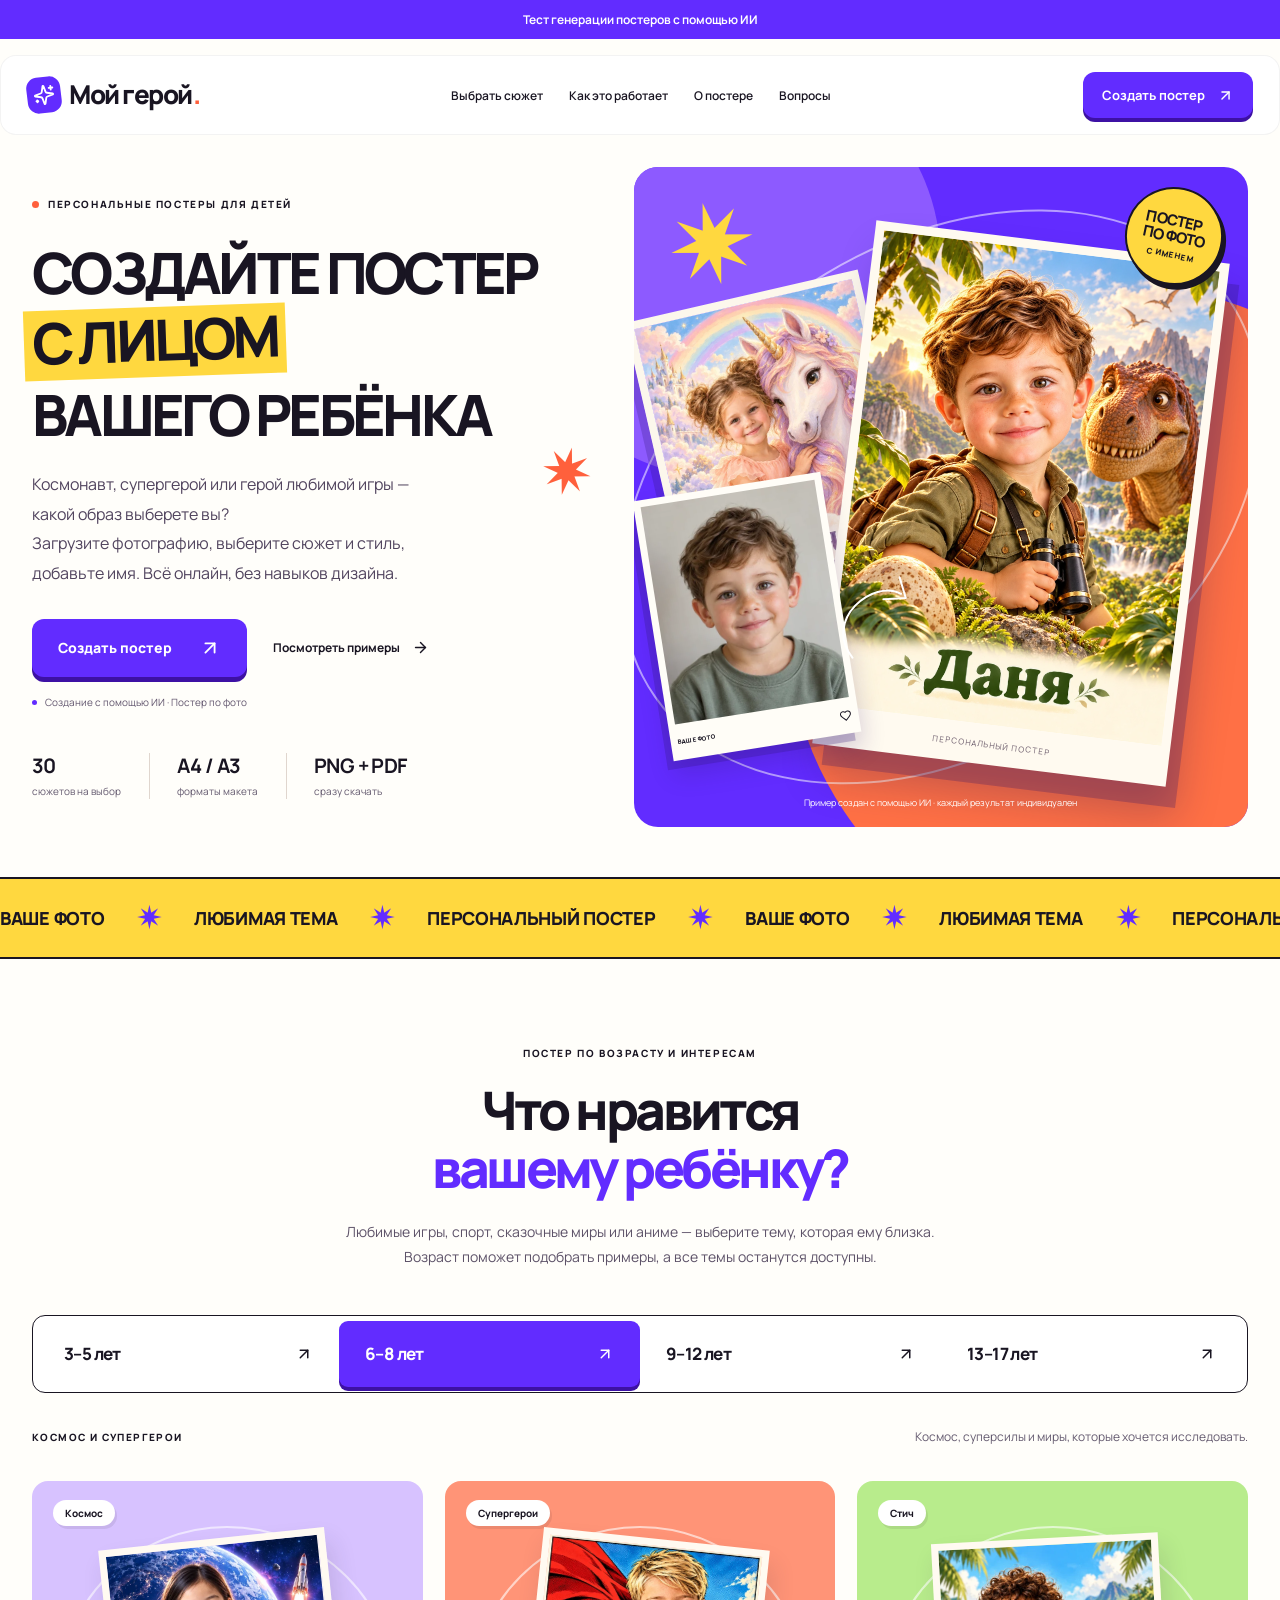
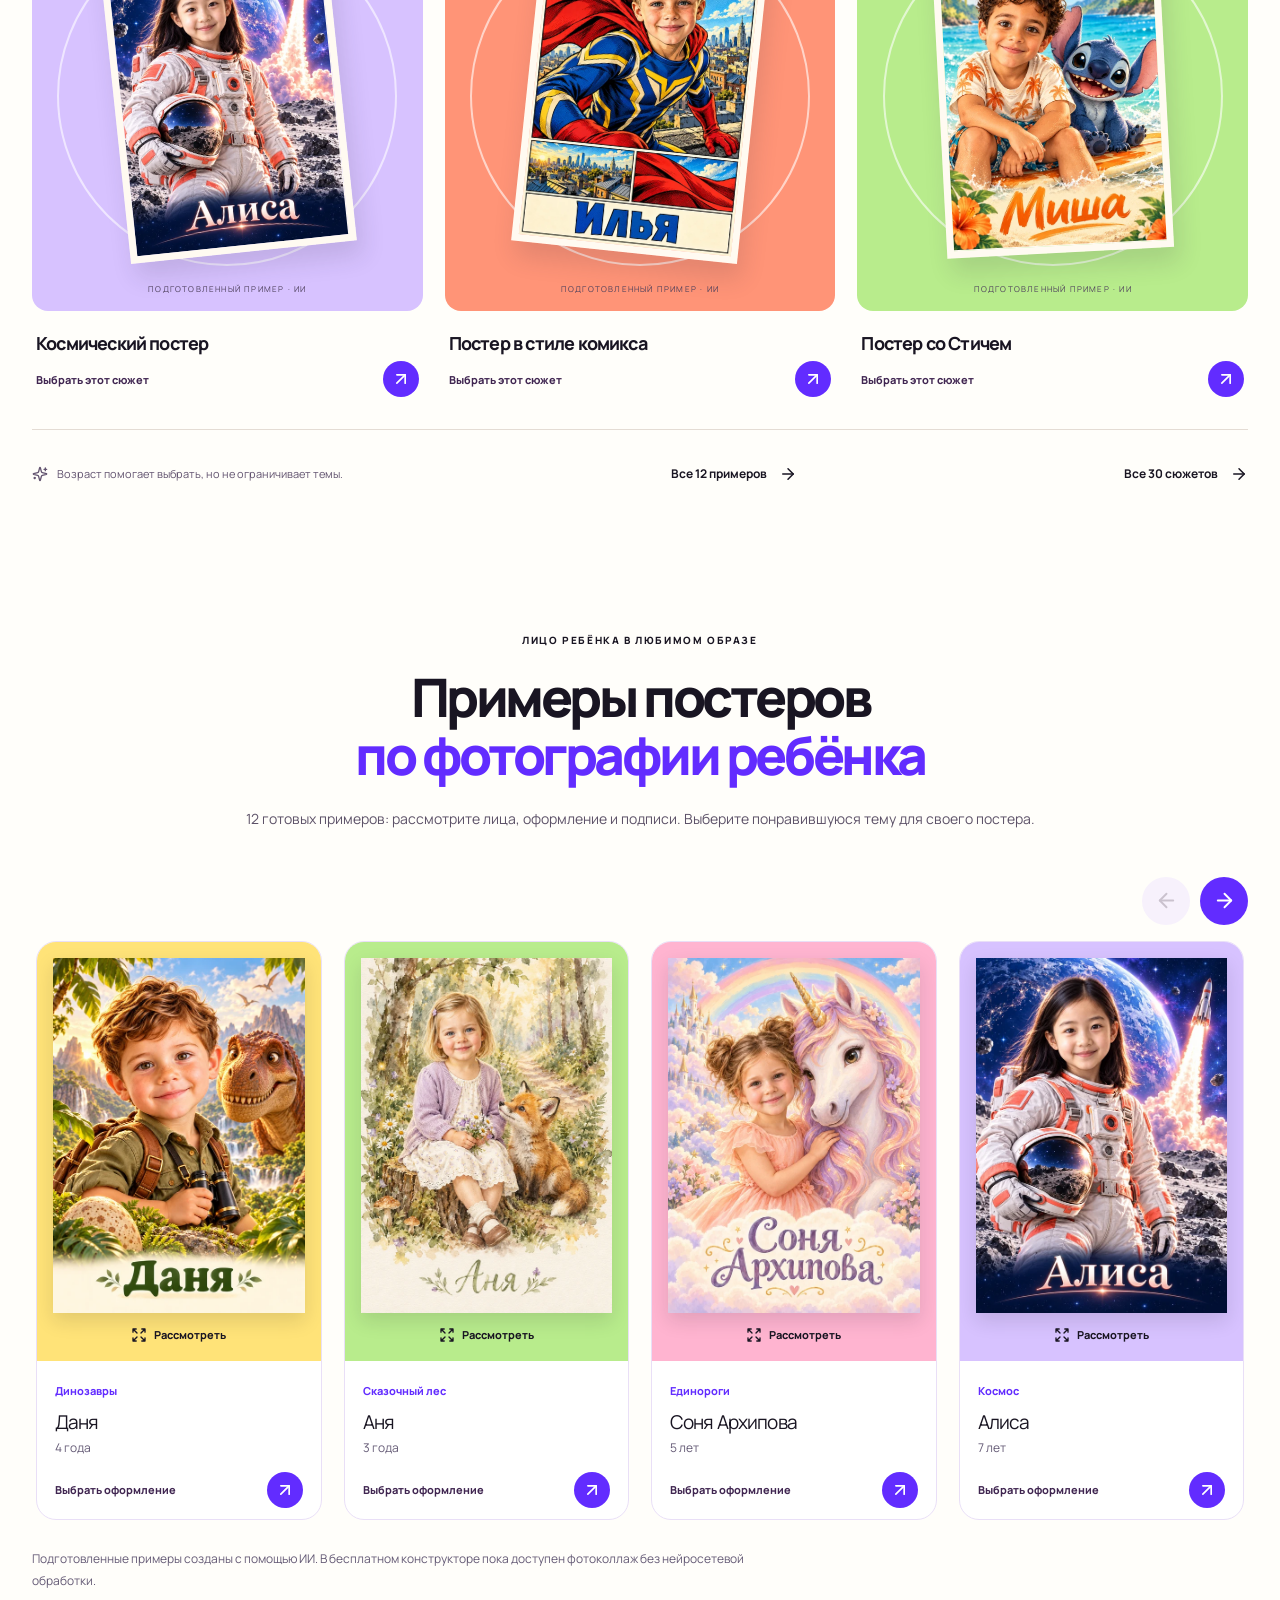
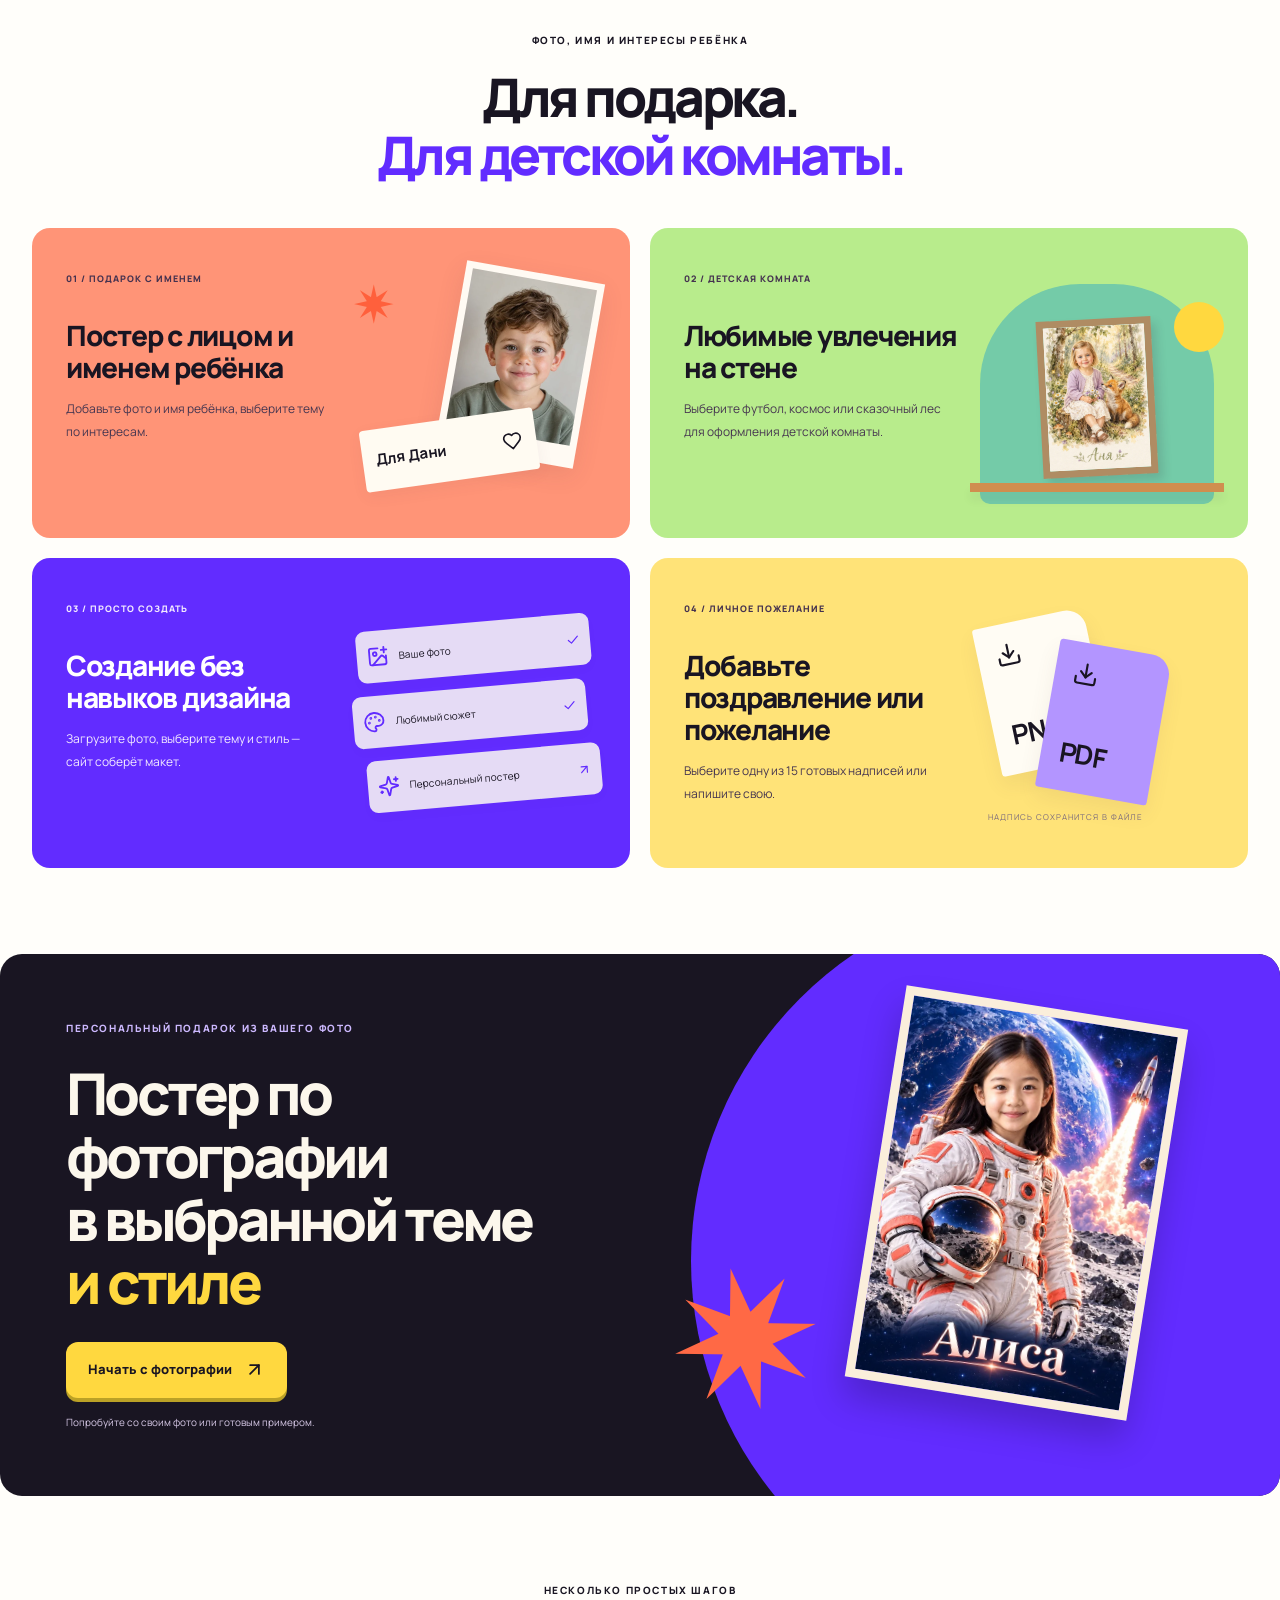
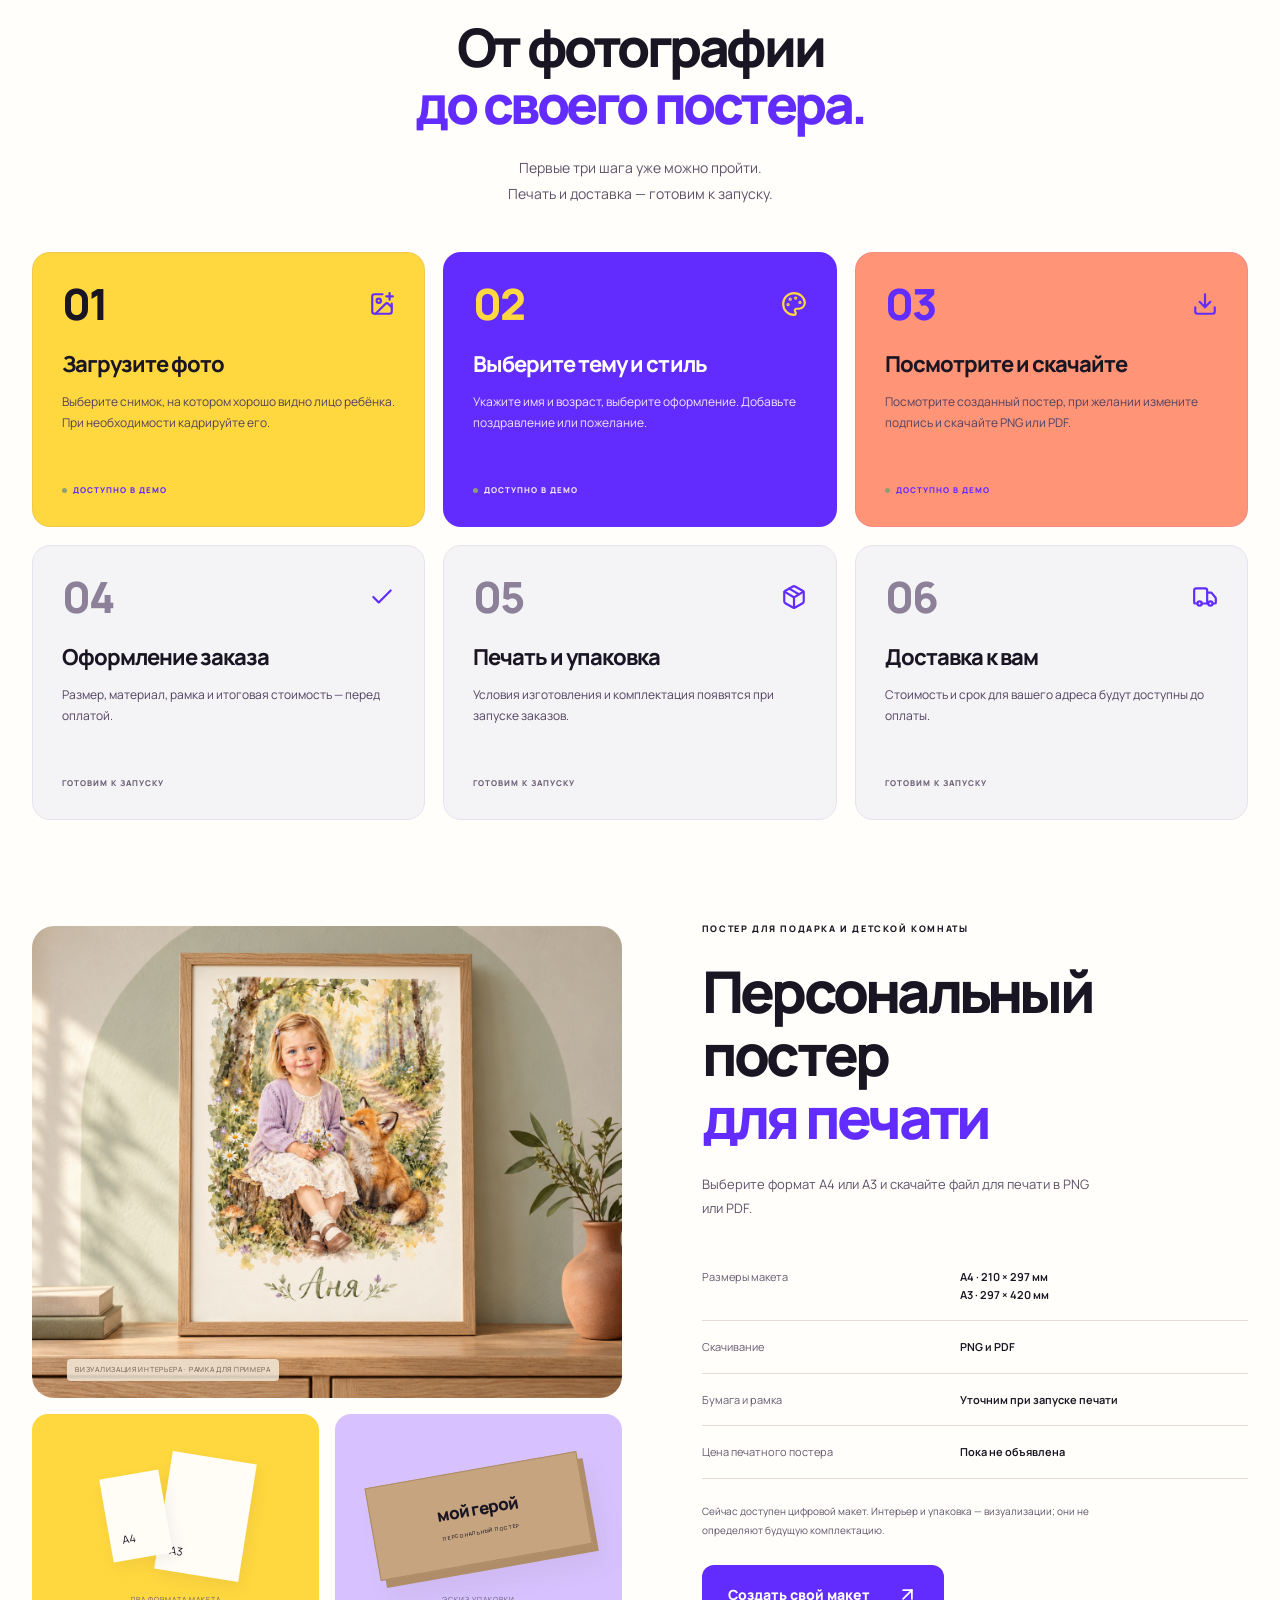
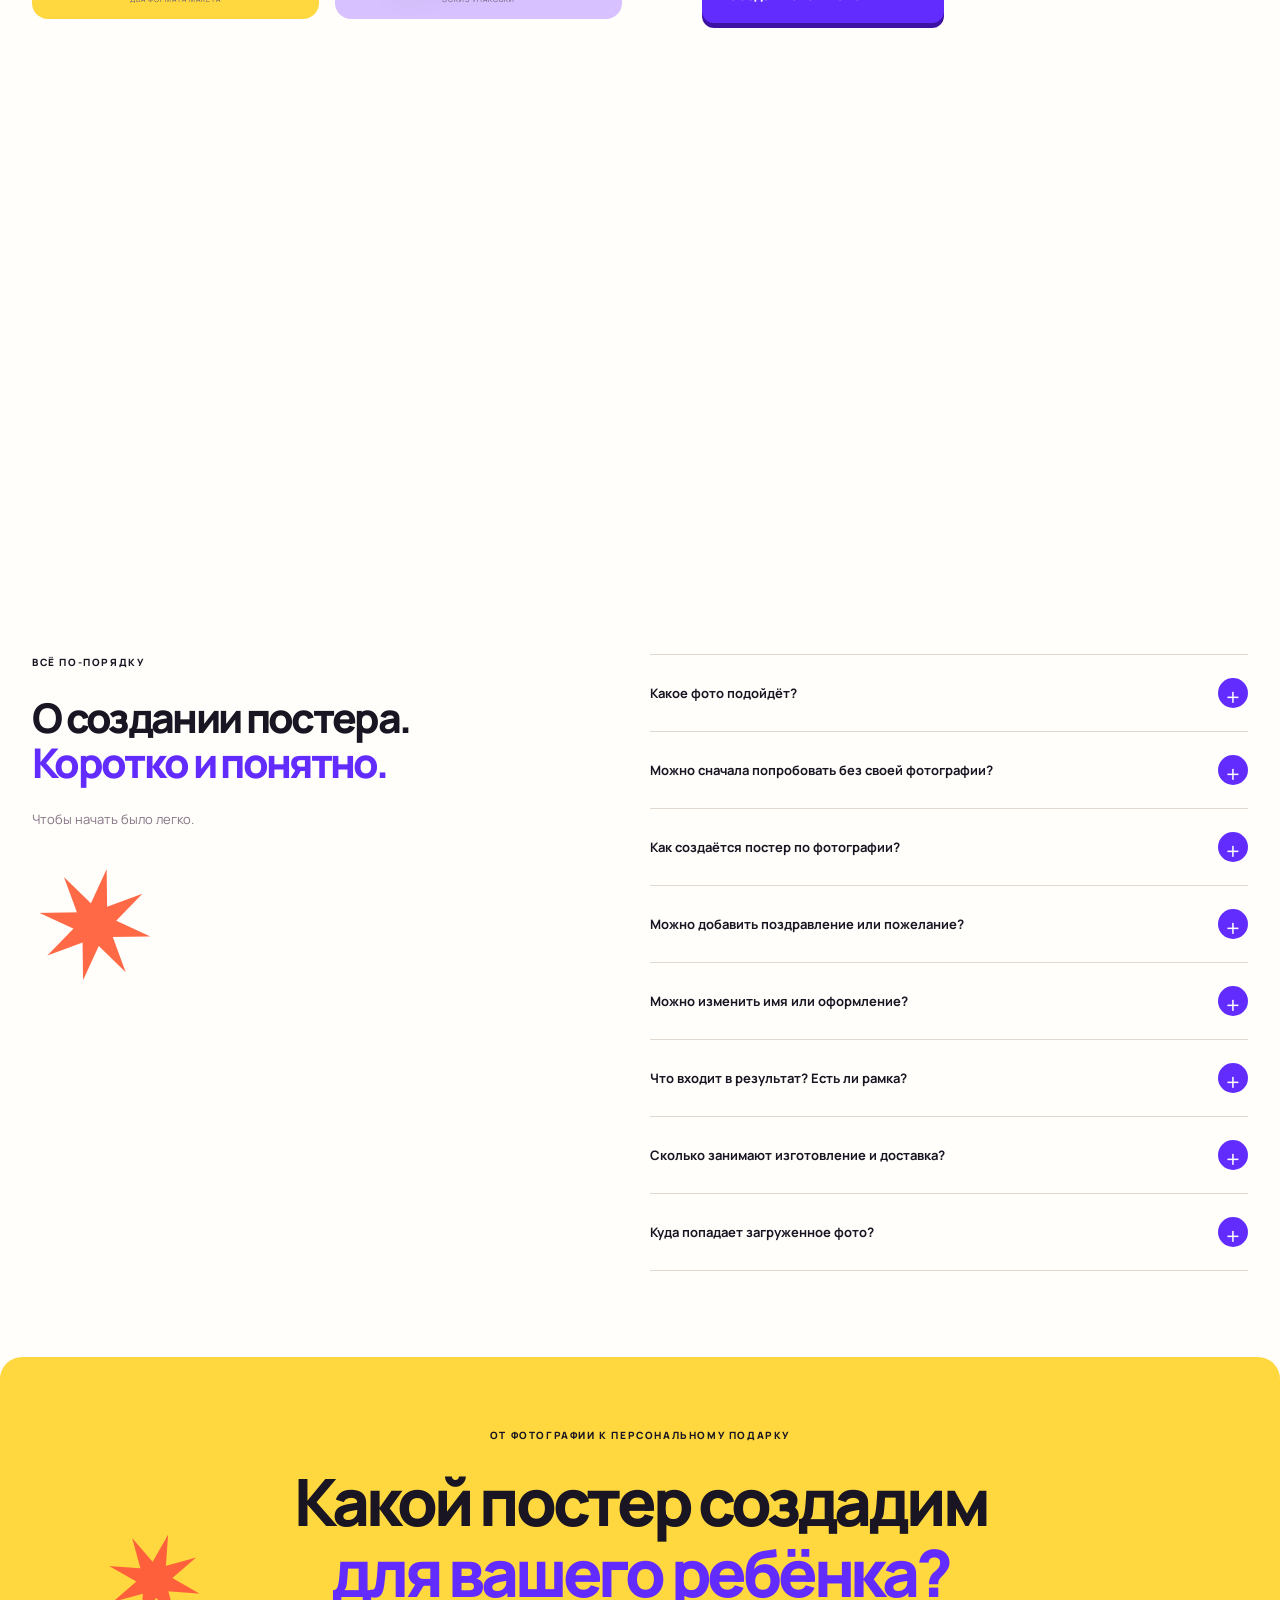
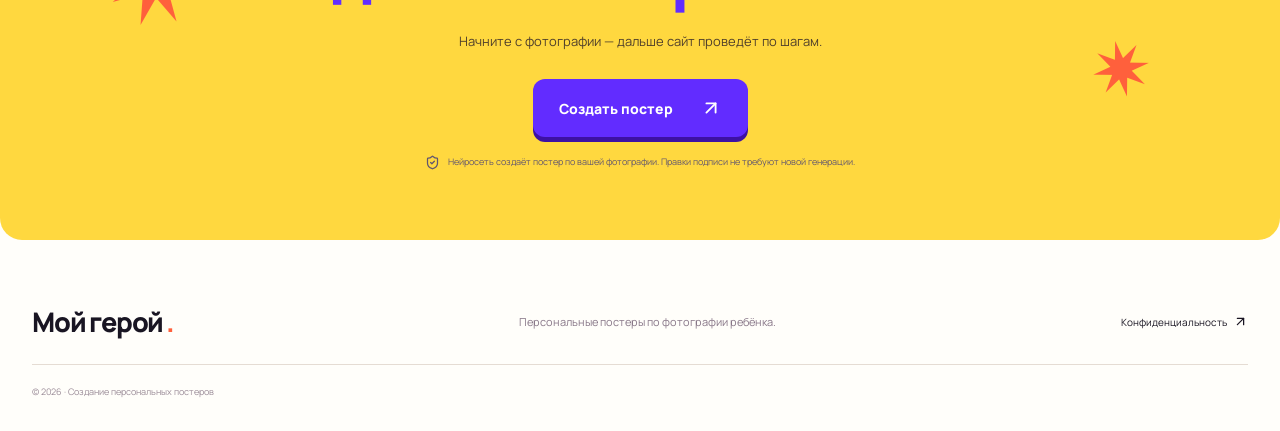
==== index.html @ df03df06 "Enable poster creation without an invitation code" ====
<!doctype html>
<html lang="ru">
  <head>
    <meta charset="UTF-8" />
    <meta name="viewport" content="width=device-width, initial-scale=1.0, viewport-fit=cover" />
    <meta name="referrer" content="no-referrer" />
    <title>Мой герой — постеры с лицом вашего ребёнка · демоверсия</title>
    <meta name="description" content="Создайте персональный постер с лицом и именем вашего ребёнка: загрузите фото, выберите тему и стиль. Попробуйте бесплатную демоверсию без навыков дизайна." />
    <script type="module" crossorigin src="./assets/index-cykcK-T_.js"></script>
    <link rel="stylesheet" crossorigin href="./assets/index-Dgjs3W1q.css">
  </head>
  <body>
    <div id="root">
      <p style="padding: 40px; font-family: sans-serif">
        Открываем демонстрацию… Если страница не появилась, проверьте соединение
        и <button onclick="location.reload()">обновите её</button>.
      </p>
    </div>
  </body>
</html>
---- assets/index-Dgjs3W1q.css ----
@layer properties{@supports (((-webkit-hyphens:none)) and (not (margin-trim:inline))) or ((-moz-orient:inline) and (not (color:rgb(from red r g b)))){*,:before,:after,::backdrop{--tw-rotate-x:initial;--tw-rotate-y:initial;--tw-rotate-z:initial;--tw-skew-x:initial;--tw-skew-y:initial;--tw-shadow:0 0 #0000;--tw-shadow-color:initial;--tw-shadow-alpha:100%;--tw-inset-shadow:0 0 #0000;--tw-inset-shadow-color:initial;--tw-inset-shadow-alpha:100%;--tw-ring-color:initial;--tw-ring-shadow:0 0 #0000;--tw-inset-ring-color:initial;--tw-inset-ring-shadow:0 0 #0000;--tw-ring-inset:initial;--tw-ring-offset-width:0px;--tw-ring-offset-color:#fff;--tw-ring-offset-shadow:0 0 #0000;--tw-outline-style:solid;--tw-blur:initial;--tw-brightness:initial;--tw-contrast:initial;--tw-grayscale:initial;--tw-hue-rotate:initial;--tw-invert:initial;--tw-opacity:initial;--tw-saturate:initial;--tw-sepia:initial;--tw-drop-shadow:initial;--tw-drop-shadow-color:initial;--tw-drop-shadow-alpha:100%;--tw-drop-shadow-size:initial}}}@layer theme{:root,:host{--font-sans:-apple-system, BlinkMacSystemFont, "Segoe UI", Roboto, "Helvetica Neue", "Noto Sans", Arial, sans-serif, "Apple Color Emoji", "Segoe UI Emoji", "Segoe UI Symbol", "Noto Color Emoji";--font-mono:ui-monospace, SFMono-Regular, Menlo, Monaco, Consolas, "Liberation Mono", "Courier New", monospace;--default-transition-duration:.15s;--default-transition-timing-function:cubic-bezier(.4, 0, .2, 1);--default-font-family:var(--font-sans);--default-mono-font-family:var(--font-mono)}}@layer base{*,:after,:before,::backdrop{box-sizing:border-box;border:0 solid;margin:0;padding:0}::file-selector-button{box-sizing:border-box;border:0 solid;margin:0;padding:0}html,:host{-webkit-text-size-adjust:100%;tab-size:4;line-height:1.5;font-family:var(--default-font-family,-apple-system, BlinkMacSystemFont, "Segoe UI", Roboto, "Helvetica Neue", "Noto Sans", Arial, sans-serif, "Apple Color Emoji", "Segoe UI Emoji", "Segoe UI Symbol", "Noto Color Emoji");font-feature-settings:var(--default-font-feature-settings,normal);font-variation-settings:var(--default-font-variation-settings,normal);-webkit-tap-highlight-color:transparent}hr{height:0;color:inherit;border-top-width:1px}abbr:where([title]){-webkit-text-decoration:underline dotted;text-decoration:underline dotted}h1,h2,h3,h4,h5,h6{font-size:inherit;font-weight:inherit}a{color:inherit;-webkit-text-decoration:inherit;text-decoration:inherit}b,strong{font-weight:bolder}code,kbd,samp,pre{font-family:var(--default-mono-font-family,ui-monospace, SFMono-Regular, Menlo, Monaco, Consolas, "Liberation Mono", "Courier New", monospace);font-feature-settings:var(--default-mono-font-feature-settings,normal);font-variation-settings:var(--default-mono-font-variation-settings,normal);font-size:1em}small{font-size:80%}sub,sup{vertical-align:baseline;font-size:75%;line-height:0;position:relative}sub{bottom:-.25em}sup{top:-.5em}table{text-indent:0;border-color:inherit;border-collapse:collapse}:-moz-focusring:where(:not(iframe)){outline:auto}progress{vertical-align:baseline}summary{display:list-item}ol,ul,menu{list-style:none}img,svg,video,canvas,audio,iframe,embed,object{vertical-align:middle;display:block}img,video{max-width:100%;height:auto}button,input,select,optgroup,textarea{font:inherit;font-feature-settings:inherit;font-variation-settings:inherit;letter-spacing:inherit;color:inherit;opacity:1;background-color:#0000;border-radius:0}::file-selector-button{font:inherit;font-feature-settings:inherit;font-variation-settings:inherit;letter-spacing:inherit;color:inherit;opacity:1;background-color:#0000;border-radius:0}:where(select:is([multiple],[size])) optgroup{font-weight:bolder}:where(select:is([multiple],[size])) optgroup option{padding-inline-start:20px}::file-selector-button{margin-inline-end:4px}::placeholder{opacity:1}@supports (not ((-webkit-appearance:-apple-pay-button))) or (contain-intrinsic-size:1px){::placeholder{color:currentColor}@supports (color:color-mix(in lab,red,red)){::placeholder{color:color-mix(in oklab,currentcolor 50%,transparent)}}}textarea{resize:vertical}::-webkit-search-decoration{-webkit-appearance:none}::-webkit-date-and-time-value{min-height:1lh;text-align:inherit}::-webkit-datetime-edit{display:inline-flex}::-webkit-datetime-edit-fields-wrapper{padding:0}::-webkit-datetime-edit{padding-block:0}::-webkit-datetime-edit-year-field{padding-block:0}::-webkit-datetime-edit-month-field{padding-block:0}::-webkit-datetime-edit-day-field{padding-block:0}::-webkit-datetime-edit-hour-field{padding-block:0}::-webkit-datetime-edit-minute-field{padding-block:0}::-webkit-datetime-edit-second-field{padding-block:0}::-webkit-datetime-edit-millisecond-field{padding-block:0}::-webkit-datetime-edit-meridiem-field{padding-block:0}::-webkit-calendar-picker-indicator{line-height:1}:-moz-ui-invalid{box-shadow:none}button,input:where([type=button],[type=reset],[type=submit]){appearance:button}::file-selector-button{appearance:button}::-webkit-inner-spin-button{height:auto}::-webkit-outer-spin-button{height:auto}[hidden]:where(:not([hidden=until-found])){display:none!important}}@layer components;@layer utilities{.invisible{visibility:hidden}.visible{visibility:visible}.sr-only{clip-path:inset(50%);white-space:nowrap;border-width:0;width:1px;height:1px;margin:-1px;padding:0;position:absolute;overflow:hidden}.absolute{position:absolute}.fixed{position:fixed}.static{position:static}.block{display:block}.contents{display:contents}.flex{display:flex}.grid{display:grid}.hidden{display:none}.inline{display:inline}.inline-block{display:inline-block}.table{display:table}.transform{transform:var(--tw-rotate-x,) var(--tw-rotate-y,) var(--tw-rotate-z,) var(--tw-skew-x,) var(--tw-skew-y,)}.resize{resize:both}.rounded{border-radius:.25rem}.lowercase{text-transform:lowercase}.uppercase{text-transform:uppercase}.italic{font-style:italic}.underline{text-decoration-line:underline}.shadow{--tw-shadow:0 1px 3px 0 var(--tw-shadow-color,#0000001a), 0 1px 2px -1px var(--tw-shadow-color,#0000001a);box-shadow:var(--tw-inset-shadow),var(--tw-inset-ring-shadow),var(--tw-ring-offset-shadow),var(--tw-ring-shadow),var(--tw-shadow)}.ring{--tw-ring-shadow:var(--tw-ring-inset,) 0 0 0 calc(1px + var(--tw-ring-offset-width)) var(--tw-ring-color,currentcolor);box-shadow:var(--tw-inset-shadow),var(--tw-inset-ring-shadow),var(--tw-ring-offset-shadow),var(--tw-ring-shadow),var(--tw-shadow)}.outline{outline-style:var(--tw-outline-style);outline-width:1px}.blur{--tw-blur:blur(8px);filter:var(--tw-blur,) var(--tw-brightness,) var(--tw-contrast,) var(--tw-grayscale,) var(--tw-hue-rotate,) var(--tw-invert,) var(--tw-saturate,) var(--tw-sepia,) var(--tw-drop-shadow,)}.grayscale{--tw-grayscale:grayscale(100%);filter:var(--tw-blur,) var(--tw-brightness,) var(--tw-contrast,) var(--tw-grayscale,) var(--tw-hue-rotate,) var(--tw-invert,) var(--tw-saturate,) var(--tw-sepia,) var(--tw-drop-shadow,)}.filter{filter:var(--tw-blur,) var(--tw-brightness,) var(--tw-contrast,) var(--tw-grayscale,) var(--tw-hue-rotate,) var(--tw-invert,) var(--tw-saturate,) var(--tw-sepia,) var(--tw-drop-shadow,)}.filter\!{filter:var(--tw-blur,) var(--tw-brightness,) var(--tw-contrast,) var(--tw-grayscale,) var(--tw-hue-rotate,) var(--tw-invert,) var(--tw-saturate,) var(--tw-sepia,) var(--tw-drop-shadow,)!important}.transition{transition-property:color,background-color,border-color,outline-color,text-decoration-color,fill,stroke,--tw-gradient-from,--tw-gradient-via,--tw-gradient-to,opacity,box-shadow,transform,translate,scale,rotate,filter,-webkit-backdrop-filter,backdrop-filter,display,content-visibility,overlay,pointer-events;transition-timing-function:var(--tw-ease,var(--default-transition-timing-function));transition-duration:var(--tw-duration,var(--default-transition-duration))}}:root{--milk:#fffefa;--ink:#191522;--purple:#622cff;--muted:#655b70;--line:#e8e3dc;--white:#fff;--lavender:#eeebf8;--font-sans:var(--font-manrope), sans-serif}*{box-sizing:border-box}html{scroll-behavior:smooth;scroll-padding-top:24px}body{background:var(--milk);color:var(--ink);font-family:var(--font-manrope),Arial,sans-serif;-webkit-font-smoothing:antialiased;margin:0;font-size:14px;line-height:1.6}button,input,textarea,select{font:inherit}button,a,input,select,textarea{-webkit-tap-highlight-color:transparent}button,a{touch-action:manipulation}a{color:inherit;text-decoration:none}button{cursor:pointer}button:disabled{opacity:.48;cursor:not-allowed}img{max-width:100%;height:auto;display:block}h1,h2,h3,p{margin:0}h1,h2,h3{letter-spacing:-.045em;line-height:1.15}button:focus-visible,a:focus-visible,input:focus-visible,select:focus-visible,textarea:focus-visible,summary:focus-visible{outline-offset:4px;outline:3px solid #7565d9}button{color:inherit;background:0 0;border:0}input,select,textarea{min-width:0}::selection{background:#dcd4fa}.page-width{max-width:1220px;margin-inline:auto;padding-inline:36px}.site-header{justify-content:space-between;align-items:center;gap:20px;max-width:1320px;height:104px;margin:auto;padding:0 50px;display:flex}.wordmark{letter-spacing:-1.2px;align-items:center;gap:10px;font-size:24px;font-weight:800;display:inline-flex}.brand-icon{width:34px;height:36px;color:var(--purple);background:#ede8f8;border-radius:12px;place-items:center;display:grid;transform:rotate(-7deg)}.brand-dot{color:var(--purple);align-self:flex-start;margin-top:6px;font-size:14px}.site-header nav{gap:30px;font-size:13px;font-weight:600;display:flex}.site-header nav a:hover,.text-link:hover{color:var(--purple)}.header-cta{border:1px solid #dad3eb;border-radius:50px;align-items:center;gap:12px;padding:10px 18px;font-size:12px;font-weight:700;display:flex}.header-cta:hover{background:var(--lavender)}.eyebrow{letter-spacing:1.65px;color:#716978;align-items:center;gap:9px;font-size:10px;font-weight:800;display:flex}.eyebrow>span{background:var(--purple);border-radius:50%;width:6px;height:6px}.hero{grid-template-columns:1fr 1fr;align-items:center;gap:32px;min-height:640px;padding-top:32px;padding-bottom:62px;display:grid}.hero-copy{z-index:2;padding-bottom:20px;position:relative}.hero h1{letter-spacing:-3.5px;margin:22px 0;font-size:clamp(45px,4.8vw,66px);font-weight:700;line-height:1.14}.hero h1>span{color:var(--purple);white-space:nowrap;position:relative}.hero h1>span:after{content:"";border-top:2px solid #c2b6ec;border-radius:50%;height:9px;position:absolute;bottom:-8px;left:1px;right:50px;transform:rotate(-3deg)}.hand-spark{color:#ddab68;vertical-align:top;margin-left:15px;font-size:42px;line-height:1;display:inline-block;transform:rotate(15deg)}.hero-description{color:#72717a;max-width:410px;margin-top:30px;font-size:15px;line-height:1.9}.button{border-radius:10px;justify-content:center;align-items:center;gap:12px;min-height:48px;padding:14px 22px;font-size:13px;font-weight:700;line-height:1.5;transition:background .2s,transform .2s;display:inline-flex}.button:hover:not(:disabled){transform:translateY(-1px)}.button.primary{background:var(--purple);color:#fff;box-shadow:0 6px 18px #7565d920}.button.primary:hover:not(:disabled){background:#6555c5}.button.secondary{color:var(--ink);background:#fff;border:1px solid #ddd7e8}.button.secondary:hover:not(:disabled){background:#f2eff9}.hero-button{min-width:210px;margin-top:28px;padding:16px 24px}.hero-note{color:#85808c;align-items:center;gap:7px;margin-top:15px;font-size:11px;display:flex}.hero-note svg{color:#aa96bb}.hero-traits{color:#77717b;gap:15px;margin-top:34px;font-size:10px;display:flex}.hero-traits span+span{border-left:1px solid #dad4db;padding-left:15px}.hero-art{height:540px;margin-right:-4px;position:relative}.hero-orbit{background:#eae5f2;border-radius:50% 50% 43% 48%;width:500px;height:470px;position:absolute;top:12px;left:-20px;transform:rotate(-14deg)}.hero-orbit:after{content:"";border:1px solid #e1d9ed;border-radius:50%;position:absolute;inset:30px -20px;transform:rotate(25deg)}.example-poster{aspect-ratio:840/1188;color:#fff5dd;background:#303957;width:100%;position:relative;overflow:hidden}.example-poster>img{object-fit:cover;width:100%;height:100%}.example-label{letter-spacing:1.3px;background:#25253245;border:1px solid #ffffff35;border-radius:20px;padding:3px 8px;font-size:8px;font-weight:700;position:absolute;top:13px;left:14px}.example-caption{text-align:center;text-shadow:0 2px 15px #25253250;flex-direction:column;width:100%;display:flex;position:absolute;bottom:6%}.example-caption>span{letter-spacing:2px;font-size:7px}.example-caption strong{letter-spacing:-2px;font-size:37px;font-weight:700;line-height:1.4}.example-caption i{letter-spacing:2px;font-size:9px;font-style:normal}.poster-front{border:9px solid #fdfbf7;width:278px;position:absolute;top:36px;left:128px;transform:rotate(9deg);box-shadow:2px 14px 35px #25253230}.poster-back{border:8px solid #fdfbf7;width:235px;position:absolute;top:67px;left:0;transform:rotate(-12deg);box-shadow:2px 12px 32px #25253223}.poster-back .example-caption strong{font-size:31px}.hero-sticker{background:#f2d58d;border-radius:8px;align-items:center;gap:12px;padding:14px 19px;font-size:12px;line-height:1.7;display:flex;position:absolute;bottom:97px;right:-5px;transform:rotate(-6deg);box-shadow:0 5px 16px #25253212}.art-note{color:#8b8299;align-items:center;gap:12px;font-size:11px;display:flex;position:absolute;bottom:13px;left:68px;transform:rotate(-5deg)}.hero-star{color:var(--purple);stroke-width:1.1px;position:absolute;bottom:90px;left:12px;transform:rotate(17deg)}.promise-strip{border-block:1px solid var(--line);letter-spacing:.2px;color:#726d77;justify-content:center;align-items:center;gap:48px;padding:20px;font-size:11px;display:flex}.promise-strip svg{color:#bfa7ca}.section{padding-top:82px;padding-bottom:82px}.section-top{justify-content:space-between;align-items:end;gap:22px;margin-bottom:34px;display:flex}h2{font-size:36px;font-weight:650;line-height:1.25}.section h2,.how-section h2{margin-top:13px}.text-link{align-items:center;gap:8px;font-size:12px;font-weight:700;display:inline-flex}.inspiration-grid{grid-template-columns:repeat(3,1fr);gap:28px;display:grid}.inspiration-image{background:#e9e3d9;border-radius:14px;place-items:center;height:340px;display:grid;overflow:hidden}.inspiration-image .example-poster{border:6px solid #fff9ed;width:202px;transition:transform .3s;transform:rotate(-4deg);box-shadow:0 8px 18px #25253220}.inspiration-card:nth-child(2) .inspiration-image{background:#dfe7dc}.inspiration-card:nth-child(2) .example-poster{transform:rotate(4deg)}.inspiration-card:nth-child(3) .inspiration-image{background:#e2e3ed}.inspiration-card:hover .example-poster{transform:rotate(0)scale(1.03)}.small .example-caption strong{font-size:28px}.small .example-caption>span{letter-spacing:1.3px;font-size:5px}.small .example-caption i{font-size:7px}.small .example-label{padding:2px 6px;font-size:6px;top:8px;left:8px}.inspiration-title{justify-content:space-between;align-items:center;gap:12px;margin-top:18px;display:flex}.inspiration-title h3{letter-spacing:-.4px;font-size:15px;font-weight:650}.inspiration-title svg{color:#8b7daa}.section-footnote{color:#8d8790;margin-top:24px;font-size:10px}.how-section{background:#eeeaf3;padding-block:65px}.how-grid{grid-template-columns:repeat(3,1fr);gap:70px;margin-top:38px;display:grid}.how-icon{color:var(--purple);justify-content:space-between;align-items:center;display:flex}.how-icon>span{letter-spacing:1px;color:#aaa0b9;font-size:12px}.how-card h3{letter-spacing:-.5px;margin:22px 0 12px;font-size:17px}.how-card p{color:#7b7384;max-width:270px;font-size:12px;line-height:1.9}.faq-layout{grid-template-columns:1fr 1.3fr;gap:65px;display:grid}.muted{color:var(--muted);margin-top:17px;font-size:13px}.faq-items details{border-bottom:1px solid var(--line)}.faq-items summary{cursor:pointer;justify-content:space-between;align-items:center;gap:18px;padding:22px 0;font-size:13px;font-weight:700;list-style:none;display:flex}.faq-items summary::-webkit-details-marker{display:none}.faq-items summary span{color:#998caa;font-size:23px;font-weight:400}.faq-items details[open] summary span{transform:rotate(45deg)}.faq-items p{color:var(--muted);padding-bottom:23px;font-size:12px;line-height:1.9}.closing{text-align:center;background:#f1eddf;border-radius:16px;max-width:1148px;margin-bottom:65px;padding-top:40px;padding-bottom:42px}.closing>svg{color:var(--purple);margin:0 auto 15px}.closing h2{font-size:34px}.closing .button{margin-top:24px}.closing p{color:var(--muted);margin-top:13px;font-size:10px}.site-footer{border-top:1px solid var(--line);justify-content:space-between;align-items:center;gap:25px;padding-top:27px;padding-bottom:33px;display:flex}.site-footer .wordmark{font-size:20px}.site-footer span,.site-footer>a:last-child{color:var(--muted);font-size:10px}.builder{padding-top:22px;padding-bottom:70px}.back-link{color:var(--muted);align-items:center;gap:7px;margin-bottom:26px;font-size:11px;display:inline-flex}.builder-heading{justify-content:space-between;align-items:center;gap:18px;display:flex}.builder-heading h1{letter-spacing:-1.4px;margin-top:12px;font-size:34px}.private-tag{color:#7d7882;white-space:nowrap;align-items:center;gap:7px;font-size:10px;display:flex}.private-tag svg{color:#8c9d86}.demo-banner{color:#64577f;background:#f1ecfb;border:1px solid #e2d9f4;border-radius:10px;align-items:center;gap:12px;margin-top:24px;padding:13px 17px;font-size:11px;display:flex}.demo-banner>svg{color:var(--purple);flex:none}.demo-banner b{margin-bottom:2px;font-size:12px;display:block}.demo-banner span{display:block}.stepper{grid-template-columns:repeat(4,1fr);gap:12px;margin:30px 0;padding:0;list-style:none;display:grid}.stepper li{border-bottom:2px solid #e3ded9;padding-bottom:17px}.stepper li.active{border-color:var(--purple)}.stepper li.done{border-color:#bcb1df}.stepper button{align-items:center;gap:9px;width:100%;padding:0;font-size:11px;display:flex}.stepper button>span{color:#8d8790;background:#eae6e1;border-radius:50%;flex:none;place-items:center;width:25px;height:25px;font-size:10px;display:grid}.stepper button>b{color:#918995;font-weight:600}.stepper .active button>span{background:var(--purple);color:#fff}.stepper .active button>b,.stepper .done button>b{color:var(--ink)}.stepper .done button>span{color:var(--purple);background:#e8e0f4}.builder-grid{grid-template-columns:minmax(0,1.05fr) minmax(0,1fr);align-items:start;gap:48px;display:grid}.builder-form{min-width:0}.form-heading{margin-bottom:25px}.form-heading>span{letter-spacing:1.4px;color:#9c8faf;font-size:9px;font-weight:800}.form-heading h2{letter-spacing:-1px;margin-top:9px;font-size:26px;line-height:1.3}.form-heading p{color:var(--muted);margin-top:10px;font-size:12px}.consent{align-items:flex-start;gap:10px;margin:0 0 17px;font-size:11px;line-height:1.7;display:flex}.consent input{width:16px;height:16px;accent-color:var(--purple);flex:none;margin-top:3px}.upload-zone{text-align:center;background:#f6f3fa;border:1.5px dashed #cfc4df;border-radius:13px;flex-direction:column;align-items:center;min-height:250px;padding:30px 20px;display:flex}.upload-icon{width:53px;height:53px;color:var(--purple);background:#eae3f5;border-radius:16px;place-items:center;margin-bottom:16px;display:grid}.upload-zone b{font-size:14px}.upload-zone p{color:var(--muted);margin:7px 0 17px;font-size:11px}.upload-zone .button{min-height:40px;padding:10px 17px;font-size:11px}.upload-zone small{color:#8e8698;margin-top:13px;font-size:9px}.field-hint{color:#8a828f;margin:10px 0 22px;font-size:10px;line-height:1.8}.field-hint a{color:var(--purple);text-decoration:underline}.field{color:#4c4654;margin-bottom:21px;font-size:12px;font-weight:650;display:block}.field>span{color:var(--purple);font-size:12px}.field>input:not([type=range]),.field>select,.field>textarea{width:100%;color:var(--ink);background:#fffdfc;border:1px solid #dfd8e3;border-radius:8px;min-height:45px;margin-top:8px;padding:12px 14px;font-size:12px;font-weight:400;line-height:1.6;transition:border-color .2s;display:block}.field>textarea{resize:vertical}.field>input::placeholder,.field>textarea::placeholder{color:#ada4b2}.field small{color:#9a909f;margin-top:6px;font-size:10px;font-weight:400;display:block}.field>small:first-child{margin-left:4px;display:inline}.field-row{grid-template-columns:1fr 1fr;gap:18px;display:grid}.field-row label{min-width:0}.toggle-label{align-items:center;gap:10px;margin-bottom:18px;font-size:12px;font-weight:650;display:flex}.toggle-label input{appearance:none;background:#d9d2de;border-radius:20px;flex:none;width:31px;height:18px;margin:0;position:relative}.toggle-label input:before{content:"";background:#fff;border-radius:50%;width:12px;height:12px;transition:transform .2s;position:absolute;top:3px;left:3px}.toggle-label input:checked{background:var(--purple)}.toggle-label input:checked:before{transform:translate(13px)}.toggle-label small{color:#9a909f;font-size:10px;font-weight:400}.privacy-note{color:#918696;background:#f0ede7;border-radius:8px;align-items:start;gap:9px;margin-top:22px;padding:13px;font-size:10px;line-height:1.8;display:flex}.privacy-note svg{color:#879b82;flex:none;margin-top:2px}.privacy-note a{text-decoration:underline}.step-actions{border-top:1px solid var(--line);justify-content:space-between;align-items:center;gap:15px;margin-top:25px;padding-top:23px;display:flex}.step-actions>span{color:#9b909e;font-size:10px}.step-actions .button{padding:13px 21px;font-size:12px}.preview-column{background:#f0ede7;border:1px solid #e9e3da;border-radius:15px;padding:23px;position:sticky;top:20px}.preview-heading{color:#8a818f;letter-spacing:1px;justify-content:space-between;gap:12px;margin-bottom:21px;font-size:8px;font-weight:750;display:flex}.preview-heading>span:last-child{letter-spacing:0;font-size:9px;font-weight:400}.preview-stage{background:#e6e0d8;border-radius:8px;place-items:center;min-height:430px;padding:23px;display:grid}.preview-example{border:7px solid #fffcf5;width:100%;max-width:270px;transform:rotate(-3deg);box-shadow:3px 9px 20px #25253220}.preview-description{color:#8b8092;align-items:start;gap:9px;margin:20px 3px 0;font-size:10px;line-height:1.8;display:flex}.preview-description>svg{color:#ad9abc;flex:none;margin-top:2px}.preview-tip{text-align:center;border-top:1px solid #ded7cf;margin-top:20px;padding-top:20px}.preview-tip>span{letter-spacing:1.2px;color:#9a8b90;font-size:8px}.preview-tip p{color:#8d818a;margin-top:8px;font-size:11px;line-height:1.8}.data-actions{border-top:1px solid var(--line);color:#9d8996;flex-wrap:wrap;align-items:center;gap:12px;margin-top:26px;padding-top:17px;font-size:10px;display:flex}.data-actions button{align-items:center;gap:6px;padding:4px 0;text-decoration:underline;display:flex}.data-actions>span{width:100%}.error-box{color:#974d41;background:#fbece7;border:1px solid #edcfc6;border-radius:9px;justify-content:space-between;align-items:start;gap:15px;margin-bottom:23px;padding:14px;font-size:12px;line-height:1.8;display:flex}.error-box button{flex:none;padding:4px}.search-field{color:#9a8caa;background:#fffdfc;border:1px solid #ded5e5;border-radius:9px;align-items:center;gap:10px;margin-bottom:16px;padding:0 12px;display:flex}.search-field input{width:100%;min-height:43px;color:var(--ink);background:0 0;border:0;font-size:12px;outline:none!important}.theme-grid{scrollbar-width:thin;scrollbar-color:#cbc0dc transparent;grid-template-columns:repeat(3,minmax(0,1fr));gap:10px;max-height:465px;padding:3px 5px 8px 3px;display:grid;overflow-y:auto}.theme-card{text-align:left;background:#fff;border:2px solid #0000;border-radius:9px;min-width:0;padding:0;transition:border-color .2s;position:relative;overflow:hidden}.theme-card img{object-fit:cover;object-position:50% 33%;width:100%;height:89px}.theme-card>span{min-height:33px;padding:9px 6px;font-size:10px;font-weight:650;line-height:1.4;display:block}.theme-card.selected{border-color:var(--purple);background:#f0ecfc}.theme-card:hover{border-color:#c0b1e1}.theme-card i{background:var(--purple);color:#fff;border-radius:50%;place-items:center;width:20px;height:20px;display:grid;position:absolute;top:5px;right:5px}.theme-card.custom-theme{min-height:128px;color:var(--purple);background:#f0ebf8;border:1px dashed #c8bce0;flex-direction:column;justify-content:center;align-items:center;display:flex}.theme-card.custom-theme.selected{border:2px solid var(--purple)}.style-field{margin-top:25px}.style-picker{border:0;min-width:0;margin:0 0 20px;padding:0}.style-picker legend,.theme-picker-heading h3{color:var(--ink);margin:0;font-size:18px;font-weight:800;line-height:1.4}.picker-hint{color:#655b76;margin:8px 0 16px;font-size:13px;line-height:1.65}.style-grid{grid-template-columns:repeat(4,minmax(0,1fr));gap:9px;display:grid}.style-card{cursor:pointer;background:#fff;border:2px solid #e5dff0;border-radius:12px;flex-direction:column;min-width:0;transition:border-color .2s,box-shadow .2s;display:flex;position:relative;overflow:hidden}.style-card.selected{border-color:var(--purple);box-shadow:0 0 0 1px var(--purple);background:#f2ecff}.style-card:hover{border-color:var(--purple)}.style-card:focus-within{outline:3px solid var(--purple);outline-offset:3px}.style-card input{z-index:2;opacity:0;width:1px;height:1px;margin:0;position:absolute;top:8px;left:8px}.style-card>img{aspect-ratio:8/5;object-fit:cover;width:100%;height:auto}.style-card-copy{gap:6px;padding:10px 8px 12px;display:grid}.style-card-copy b{font-size:12px;line-height:1.4}.style-card-copy small{color:#655b76;font-size:11px;line-height:1.5}.style-check{background:var(--purple);color:#fff;border-radius:50%;place-items:center;width:22px;height:22px;display:grid;position:absolute;top:6px;right:6px}.demo-style-note{background:#fff6d7;border-left:3px solid #f4b530;border-radius:8px;margin-bottom:30px;padding:12px 14px}.theme-picker-heading,.theme-selection{justify-content:space-between;align-items:center;gap:12px;display:flex}.theme-picker-heading>span{white-space:nowrap;color:#34253f;background:#ffe463;border-radius:20px;padding:6px 10px;font-size:12px;font-weight:800}.theme-filters{flex-wrap:wrap;gap:7px;margin:0 0 16px;display:flex}.theme-filters button{text-align:left;border:1px solid #ded4ef;border-radius:24px;min-height:44px;padding:9px 12px;font-size:12px;font-weight:650;line-height:1.4}.theme-filters button span{opacity:.65;margin-left:3px}.theme-filters button[aria-pressed=true]{background:var(--purple);border-color:var(--purple);color:#fff}.theme-selection{margin:12px 0;font-size:13px;line-height:1.5}.theme-selection small{white-space:nowrap;color:#655b76}.theme-choice b,.theme-choice small{display:block}.theme-choice b{font-size:12px;line-height:1.4}.theme-choice small{color:#655b76;margin-top:5px;font-size:11px;font-weight:400;line-height:1.5}.theme-empty{border:1px dashed #c6b5e5;border-radius:12px;padding:20px;font-size:13px;line-height:1.6}.theme-empty .text-link{min-height:44px}.custom-idea{flex-wrap:wrap;align-items:center;gap:5px 16px;margin:16px 0 20px;font-size:12px;line-height:1.6;display:flex}.custom-idea p{margin:0}.custom-idea .text-link{min-height:44px}@media(max-width:1050px){.style-grid{grid-template-columns:repeat(2,minmax(0,1fr))}.style-card-copy b{font-size:13px}.style-card-copy small{font-size:12px}.theme-picker-heading h3{font-size:17px}}@media(max-width:480px){.builder .theme-grid{grid-template-columns:repeat(2,minmax(0,1fr))}}.recommendation{color:#8d789f;background:#f0eaf5;border-radius:8px;align-items:center;gap:9px;margin:-7px 0 22px;padding:11px 13px;font-size:10px;display:flex}.recommendation svg{flex:none}.photo-editor{border:1px solid var(--line);background:#eee9e2;border-radius:10px;padding:13px}.crop-image{max-width:270px;margin:auto;position:relative;overflow:hidden}.crop-image img{width:100%;height:auto}.crop-selection{pointer-events:none;outline:2px solid #fff;position:absolute;box-shadow:0 0 0 500px #0008}.photo-actions{justify-content:center;gap:28px;margin-top:11px;font-size:10px;display:flex}.photo-actions button{align-items:center;gap:7px;display:flex}.crop-controls{padding:16px 2px 4px;font-size:11px}.crop-controls p{margin-bottom:14px}.crop-controls label{justify-content:space-between;align-items:center;gap:15px;margin:10px 0;display:flex}.crop-controls input{width:55%;accent-color:var(--purple)}.crop-controls .button{min-height:35px;margin-top:13px;padding:8px 15px;font-size:11px}.order-summary{background:#fffdfc;border:1px solid #e6deea;border-radius:12px;gap:19px;padding:19px;display:flex}.order-summary img{object-fit:contain;background:#eae5dd;border-radius:7px;width:85px;height:106px}.order-summary h3{overflow-wrap:anywhere;font-size:20px;line-height:1.3}.order-summary p{color:#9b8da4;margin-top:5px;font-size:11px}.order-summary b{margin-top:11px;font-size:12px;display:block}.generation-note{color:#82738d;margin:24px 0;font-size:12px;line-height:1.9}.progress-panel{text-align:center;background:#eee8f9;border-radius:12px;margin-top:23px;padding:33px 24px}.progress-panel svg{color:var(--purple);margin:0 auto 20px}.progress-panel h3{font-size:18px;line-height:1.4}.progress-panel p{color:#897696;margin-top:15px;font-size:12px}.progress-panel>span{color:#a18dad;margin-top:22px;font-size:10px;display:block}.invite-panel{background:#f0ece4;border-radius:10px;margin-bottom:22px;padding:20px}.invite-panel>svg{color:var(--purple);margin-bottom:10px}.invite-panel h3{font-size:16px;line-height:1.4}.invite-panel p{color:var(--muted);margin:10px 0 16px;font-size:11px}.invite-panel .button{min-height:40px;padding:10px 15px;font-size:11px}.color-field{border:0;gap:12px;margin:0 0 20px;padding:0;display:flex}.color-field legend{margin-bottom:11px;font-size:12px;font-weight:650}.swatch{cursor:pointer;outline-offset:3px;border:1px solid #d7cfdd;border-radius:50%;outline:2px solid #0000;place-items:center;width:34px;height:34px;display:grid;position:relative}.swatch.selected{outline-color:var(--purple)}.swatch input{opacity:0;cursor:pointer;width:100%;height:100%;margin:0;position:absolute;inset:0}.swatch:focus-within{outline-color:var(--purple)}.range-field input{width:100%;accent-color:var(--purple);margin-top:15px;display:block}.full-width{width:100%}.quality-note{color:#90723d;background:#f7eedc;border-radius:9px;margin-top:17px;padding:13px;font-size:11px;line-height:1.8}.download-actions{grid-template-columns:1fr 1fr;gap:10px;margin-top:22px;display:grid}.download-actions .button{gap:7px;padding:13px 10px;font-size:11px}.another-variant{color:var(--purple);margin-top:25px}.result-stage{padding:18px}.result-image{max-width:290px;padding:0;display:block;position:relative;box-shadow:0 5px 16px #25253222}.result-image>img{width:100%;height:auto}.result-image>span{color:#fff;background:#252532aa;border-radius:20px;align-items:center;gap:7px;width:max-content;padding:7px 11px;font-size:9px;display:flex;position:absolute;bottom:10px;left:50%;transform:translate(-50%)}.modal{z-index:100;background:#252532ed;justify-content:center;align-items:center;padding:40px 25px;display:flex;position:fixed;inset:0}.modal>img{object-fit:contain;width:auto;max-width:100%;max-height:calc(100dvh - 80px)}.modal-close{z-index:1;background:#fff;border-radius:50%;place-items:center;width:39px;height:39px;display:grid;position:absolute;top:15px;right:20px}.spin{animation:1.5s linear infinite spin}@keyframes spin{to{transform:rotate(360deg)}}.sr-only{clip:rect(0,0,0,0)!important;white-space:nowrap!important;border:0!important;width:1px!important;height:1px!important;margin:-1px!important;padding:0!important;position:absolute!important;overflow:hidden!important}.prose{max-width:760px;padding-top:45px;padding-bottom:80px}.prose h1{margin-bottom:30px;font-size:38px}.prose h2{margin:28px 0 12px;font-size:22px}.prose p{color:#7a6b85;margin-bottom:15px;font-size:13px;line-height:1.9}.prose a{color:var(--purple);text-decoration:underline}@media(min-width:1400px){.hero-art{margin-left:30px}.hero{gap:50px}}@media(max-width:1050px){.page-width{padding-inline:28px}.site-header{height:90px;padding-inline:28px}.site-header nav{gap:18px}.hero h1{letter-spacing:-2.5px;font-size:52px}.hero{gap:15px;min-height:590px}.hero-art{transform-origin:0;width:460px;margin-right:-80px;transform:scale(.86)}.hero-orbit{width:460px}.hero-traits{gap:10px;font-size:9px}.hero-traits span+span{padding-left:10px}.hero-description{max-width:350px;font-size:13px}.promise-strip{gap:22px}.builder-grid{gap:26px}.preview-column{padding:18px}.preview-stage{min-height:380px}.form-heading h2{font-size:24px}.how-grid{gap:35px}.builder-heading h1{font-size:30px}.private-tag{font-size:9px}.inspiration-image{height:300px}.inspiration-image .example-poster{width:178px}.inspiration-title h3{font-size:13px}}@media(max-width:760px){.page-width{padding-inline:22px}.site-header{height:80px;padding-inline:22px}.site-header nav{display:none}.wordmark{font-size:22px}.header-cta{gap:6px;padding:8px 12px;font-size:10px}.brand-icon{width:28px;height:31px}.hero{text-align:center;grid-template-columns:1fr;gap:8px;padding-top:30px;padding-bottom:25px;overflow:hidden}.hero-copy{padding-bottom:0}.hero .eyebrow{letter-spacing:1.3px;justify-content:center;font-size:8px}.hero h1{letter-spacing:-2.6px;margin:22px 0;font-size:51px}.hand-spark{margin-left:7px;font-size:31px}.hero-description{max-width:380px;margin:28px auto 0;font-size:13px}.hero-button{min-width:210px;margin-top:24px}.hero-note{justify-content:center;font-size:10px}.hero-traits{flex-wrap:wrap;justify-content:center;gap:10px;margin-top:25px;font-size:9px}.hero-art{transform-origin:top;width:430px;height:465px;margin:0 auto -40px;transform:scale(.86)}.poster-front{left:126px}.poster-back{left:12px}.hero-sticker{bottom:28px;right:0}.hero-star{bottom:25px}.art-note{display:none}.promise-strip{flex-wrap:wrap;gap:12px;padding:17px 18px;font-size:9px}.promise-strip>svg:last-of-type,.promise-strip>span:last-child{display:none}.section{padding-top:50px;padding-bottom:50px}.section-top{flex-direction:column;align-items:start;gap:18px}.eyebrow{letter-spacing:1.2px;font-size:8px}h2{font-size:29px}.section h2{margin-top:10px}.inspiration-grid{grid-template-columns:repeat(3,minmax(0,1fr));gap:14px}.inspiration-image{border-radius:10px;height:240px}.inspiration-image .example-poster{border-width:4px;width:135px}.inspiration-title h3{font-size:11px;line-height:1.4}.inspiration-title svg{display:none}.inspiration-title{margin-top:13px}.section-footnote{font-size:9px;line-height:1.8}.how-section{padding-block:43px}.how-grid{gap:20px}.how-card h3{margin-top:18px;font-size:15px;line-height:1.4}.how-card p{font-size:11px}.how-icon>span{font-size:10px}.faq-layout{grid-template-columns:1fr;gap:24px}.faq-items summary{padding:18px 0;font-size:12px}.closing{margin:0 22px 40px;padding-block:32px}.closing h2{font-size:28px}.closing p{font-size:9px}.site-footer{flex-wrap:wrap;gap:14px;padding-block:24px}.site-footer>span{order:3;width:100%}.builder{padding-top:12px;padding-bottom:35px}.back-link{margin-bottom:22px}.builder-heading{align-items:start}.builder-heading h1{font-size:26px;line-height:1.25}.private-tag{display:none}.demo-banner{align-items:start;margin-top:20px;padding:12px;font-size:10px}.demo-banner b{font-size:11px}.demo-banner>svg{width:17px;margin-top:2px}.stepper{gap:7px;margin:26px 0}.stepper li{padding-bottom:12px}.stepper button{flex-direction:column;align-items:start;gap:8px}.stepper button>b{font-size:9px;line-height:1.3}.stepper button>span{width:23px;height:23px;font-size:9px}.builder-grid{grid-template-columns:1fr;gap:27px}.builder-form{order:1}.preview-column{order:2;padding:18px;position:static}.preview-stage{min-height:0;padding:24px}.preview-example{max-width:215px}.preview-tip{display:none}.form-heading h2{font-size:25px}.form-heading p{font-size:11px}.consent{font-size:10px}.field{font-size:12px}.field>input:not([type=range]),.field>select,.field>textarea{font-size:16px}.field-row{gap:12px}.field-row>.field>select{font-size:13px}.theme-grid{grid-template-columns:repeat(3,minmax(0,1fr));gap:9px;max-height:440px}.theme-card img{height:94px}.theme-card>span{min-height:37px;font-size:10px}.step-actions{z-index:5;background:var(--milk);padding:14px 0 calc(14px + env(safe-area-inset-bottom,0px));box-shadow:0 -8px 12px var(--milk);min-height:72px;margin-top:24px;position:sticky;bottom:0}.step-actions>span{max-width:100px;font-size:9px}.step-actions .button{padding:13px 17px;font-size:12px}.data-actions{margin-top:18px}.order-summary{gap:14px;padding:14px}.order-summary img{width:75px;height:100px}.order-summary h3{font-size:18px}.generation-note,.download-actions .button{font-size:11px}.search-field input{font-size:16px}.quality-note{font-size:10px}.modal{padding:50px 12px 30px}.prose{padding-top:22px}.prose h1{font-size:29px}}@media(max-width:480px){.page-width,.site-header{padding-inline:19px}.hero-art{height:450px;margin-bottom:-72px;margin-left:-215px;left:50%;transform:scale(.76)}.hero h1{letter-spacing:-2px;font-size:44px}.hero-description{max-width:310px;font-size:12px;line-height:1.9}.hero-traits{gap:8px;font-size:8px}.hero-traits span+span{padding-left:8px}.inspiration-grid{grid-template-columns:1fr;gap:27px}.inspiration-image{height:330px}.inspiration-image .example-poster{border-width:6px;width:195px}.inspiration-title h3{font-size:14px}.inspiration-title svg{display:block}.section-top{margin-bottom:26px}.how-grid{grid-template-columns:1fr;gap:27px}.how-card{grid-template-columns:45px 1fr;column-gap:14px;display:grid}.how-icon{flex-direction:column;grid-row:1/3;justify-content:start;align-items:center;gap:12px;padding-top:3px}.how-card h3{margin:0 0 7px;font-size:16px}.how-card p{max-width:270px}.closing{margin-inline:19px}.builder-heading h1{font-size:24px}.download-actions{grid-template-columns:1fr}.download-actions .button{font-size:12px}.preview-heading{font-size:7px}.preview-description{font-size:10px}.theme-card img{height:82px}.theme-card>span{font-size:9px}.stepper button>b{font-size:8px}.field-row>.field>select{padding-inline:8px;font-size:12px}.form-heading h2{font-size:23px}}@media(prefers-reduced-motion:reduce){html{scroll-behavior:auto}*,:before,:after{transition:none!important;animation-duration:.01ms!important;animation-iteration-count:1!important}}.image-error{color:#685873;text-align:center;z-index:2;background:#eee8f3;flex-direction:column;justify-content:center;align-items:center;gap:10px;width:100%;min-height:180px;padding:20px 12px;font-size:12px;line-height:1.7;display:flex;position:relative}.image-error>button{color:#6753a7;background:#fff;border:1px solid #c9bdda;border-radius:8px;justify-content:center;align-items:center;gap:7px;min-height:44px;padding:9px 12px;font-size:12px;display:flex}.image-loading{color:#8b7c99;place-items:center;min-height:100px;padding:18px;font-size:11px;display:grid}.theme-choice{text-align:left;width:100%;min-height:44px;padding:7px 6px;font-size:11px;font-weight:650;line-height:1.4}.theme-card>img{cursor:pointer}.theme-card>.theme-visual{aspect-ratio:8/5;object-fit:cover;object-position:center;height:auto}.theme-card:focus-within{outline-offset:2px;outline:2px solid #7565d9}.theme-card .image-error{min-height:145px;padding:10px 5px;font-size:10px}.theme-card .image-error button{padding:7px 5px;font-size:10px}.sample-button{justify-content:center;min-height:44px;margin-top:8px;font-size:11px}.result-image>button{color:#fff;background:#252532;border-radius:0 0 8px 8px;justify-content:center;align-items:center;gap:7px;width:100%;min-height:44px;padding:10px 13px;font-size:12px;display:flex;position:static;transform:none}.result-image>.image-error{min-width:230px}.static-demo-ribbon{color:#64517d;text-align:center;background:#eee8f7;padding:10px 16px;font-size:12px;font-weight:650}@media(max-width:760px){.stepper button{min-height:48px}.photo-actions button,.data-actions button,.text-link{min-height:44px}.theme-choice,.theme-card>span{font-size:11px}.field-hint,.privacy-note,.preview-description,.form-heading p,.consent{font-size:12px}.theme-card img{height:95px}.theme-card .image-error{font-size:11px}.stepper button>b{font-size:10px;line-height:1.4}.private-tag{font-size:11px}.photo-actions{font-size:12px}.download-actions .button{min-height:48px;font-size:13px}.step-actions .text-link{font-size:13px}.builder-heading h1{font-size:25px}.step-actions{box-shadow:none;position:static}.builder-grid.with-result .preview-column{order:0}.header-cta{min-height:44px}.consent input{width:20px;height:20px}.image-error{font-size:12px}}.gift-caption{background:#faf6ff;border:1px solid #dfd0ff;border-radius:16px;min-width:0;margin:26px 0;padding:20px}.gift-caption legend{color:#352342;flex-wrap:wrap;align-items:center;gap:8px;padding:0 7px;font-size:15px;font-weight:750;display:flex}.gift-caption legend svg{color:#622cff}.gift-caption legend small{color:#796985;font-size:11px;font-weight:400}.gift-caption>p{color:#6b5e77;margin:0 0 15px;font-size:12px;line-height:1.7}.gift-caption .field{margin-bottom:14px}.gift-caption .field:last-child{margin-bottom:0}.gift-caption .field>input,.gift-caption .field>select{min-height:48px}.gift-caption>.gift-caption-help{margin:11px 0 0;font-size:11px}.order-gift-caption{overflow-wrap:anywhere}.order-gift-caption>span{color:#796985;font-size:10px;display:block}@media(max-width:600px){.gift-caption{padding:16px 12px}.gift-caption legend{font-size:14px}.gift-caption .field>input,.gift-caption .field>select{padding-inline:10px;font-size:16px}}.photo-progress{color:#622cff;align-items:center;gap:8px;margin:12px 0;font-size:13px;display:flex}.download-ready{background:#faf6ff;border:1px solid #dcd0f5;border-radius:12px;flex-wrap:wrap;gap:10px;margin-top:16px;padding:16px;display:flex}.download-ready>p{flex-basis:100%;align-items:center;gap:7px;margin:0;font-size:12px;line-height:1.6;display:flex}.download-ready>.button{min-height:48px;font-size:12px}.download-ready>.text-link{min-height:44px}.builder :is(input,textarea,select){scroll-margin-top:112px;scroll-margin-bottom:140px}@media(max-width:760px){.builder input:not([type=checkbox]):not([type=range]):not([type=file]),.builder .field>input:not([type=range]),.builder .field>select,.builder .field>textarea{font-size:16px}body:has(.builder :is(input:not([type=checkbox]):not([type=range]):not([type=file]),textarea,select):focus) .site-header.poster-header,.builder:has(:is(input:not([type=checkbox]):not([type=range]):not([type=file]),textarea,select):focus) .step-actions{position:static}.download-ready{padding:13px}.download-ready>.button{flex:100%}}@property --tw-rotate-x{syntax:"*";inherits:false}@property --tw-rotate-y{syntax:"*";inherits:false}@property --tw-rotate-z{syntax:"*";inherits:false}@property --tw-skew-x{syntax:"*";inherits:false}@property --tw-skew-y{syntax:"*";inherits:false}@property --tw-shadow{syntax:"*";inherits:false;initial-value:0 0 #0000}@property --tw-shadow-color{syntax:"*";inherits:false}@property --tw-shadow-alpha{syntax:"<percentage>";inherits:false;initial-value:100%}@property --tw-inset-shadow{syntax:"*";inherits:false;initial-value:0 0 #0000}@property --tw-inset-shadow-color{syntax:"*";inherits:false}@property --tw-inset-shadow-alpha{syntax:"<percentage>";inherits:false;initial-value:100%}@property --tw-ring-color{syntax:"*";inherits:false}@property --tw-ring-shadow{syntax:"*";inherits:false;initial-value:0 0 #0000}@property --tw-inset-ring-color{syntax:"*";inherits:false}@property --tw-inset-ring-shadow{syntax:"*";inherits:false;initial-value:0 0 #0000}@property --tw-ring-inset{syntax:"*";inherits:false}@property --tw-ring-offset-width{syntax:"<length>";inherits:false;initial-value:0}@property --tw-ring-offset-color{syntax:"*";inherits:false;initial-value:#fff}@property --tw-ring-offset-shadow{syntax:"*";inherits:false;initial-value:0 0 #0000}@property --tw-outline-style{syntax:"*";inherits:false;initial-value:solid}@property --tw-blur{syntax:"*";inherits:false}@property --tw-brightness{syntax:"*";inherits:false}@property --tw-contrast{syntax:"*";inherits:false}@property --tw-grayscale{syntax:"*";inherits:false}@property --tw-hue-rotate{syntax:"*";inherits:false}@property --tw-invert{syntax:"*";inherits:false}@property --tw-opacity{syntax:"*";inherits:false}@property --tw-saturate{syntax:"*";inherits:false}@property --tw-sepia{syntax:"*";inherits:false}@property --tw-drop-shadow{syntax:"*";inherits:false}@property --tw-drop-shadow-color{syntax:"*";inherits:false}@property --tw-drop-shadow-alpha{syntax:"<percentage>";inherits:false;initial-value:100%}@property --tw-drop-shadow-size{syntax:"*";inherits:false}html{scroll-padding-top:112px}.site-header.poster-header{max-width:1320px;height:80px;padding:0 26px;margin:16px auto 0;position:sticky;top:12px;z-index:50;border:1px solid #1915220d;border-radius:22px;background:#ffffffed;-webkit-backdrop-filter:blur(18px);backdrop-filter:blur(18px);transition:background .3s,color .3s,box-shadow .3s}.poster-header .wordmark{font-size:26px;letter-spacing:-1.5px;gap:8px;white-space:nowrap}.poster-header .brand-icon{background:#eee6ff;color:#622cff;width:34px;height:36px;border-radius:11px}.lp-brand-period{color:#ff603c;margin-left:-7px}.poster-header nav{gap:26px;font-size:12px}.poster-header nav a{min-height:44px;display:flex;align-items:center}.lp-header-actions{display:flex;gap:8px;align-items:center}.poster-header .header-cta{border:0;color:#fff;background:#622cff;border-radius:12px;min-height:46px;padding:12px 19px;font-size:12px}.poster-header .header-cta:hover{background:#4914d8}.poster-header.is-scrolled{background:#191522fa;color:#fffaf4;border-color:transparent;box-shadow:0 12px 35px #30253917}.poster-header.is-scrolled .header-cta{background:#ffd83f;color:#191522}.poster-header.is-scrolled .brand-icon{background:#ffffff17;color:#ffd83f}.poster-header.is-scrolled nav a:hover{color:#ffd83f}.lp-menu-button{display:none;width:44px;height:44px;align-items:center;justify-content:center;background:#eee6ff;border-radius:12px;color:#191522}.landing{--lp-drift: 0px;--lp-peach: #ff9477;--lp-lilac: #d7c2ff;--lp-sage: #b8ec8c;--lp-sand: #ffe378;overflow:clip}.lp-shell{width:min(100%,1320px);margin-inline:auto;padding-inline:32px}.landing h1,.landing h2{font-weight:800;letter-spacing:-.065em;line-height:1.09}.landing h2{font-size:clamp(36px,4.15vw,56px)}.landing h2 span{color:#622cff}.landing h3{letter-spacing:-.045em}.lp-kicker{font-size:10px;font-weight:800;letter-spacing:1.6px;line-height:1.7;display:flex;align-items:center;gap:9px}.lp-kicker>span,.lp-demo-note>span{width:7px;height:7px;border-radius:50%;background:#ff603c;flex:none}.lp-hero{display:grid;grid-template-columns:1.08fr 1fr;gap:38px;align-items:center;padding-block:40px 66px}.lp-hero-copy{position:relative;z-index:2}.lp-hero h1{font-size:clamp(44px,4.65vw,67px);text-transform:uppercase;margin:27px 0 23px;position:relative}.lp-hero h1>span:first-of-type{color:#622cff}.lp-heading-star{position:absolute;color:#ff603c;font-size:44px;transform:rotate(12deg);right:3%;bottom:-53px}.lp-hero-description{max-width:420px;font-size:15px;line-height:1.85;color:#5c5267}.lp-hero-actions{display:flex;align-items:center;gap:26px;margin-top:30px}.button.lp-primary{border-radius:12px;padding:17px 26px;min-height:58px;font-size:14px;box-shadow:none;gap:27px}.button.primary:hover:not(:disabled){background:#4914d8}.lp-text-link{display:inline-flex;align-items:center;justify-content:space-between;gap:12px;min-height:44px;font-size:12px;font-weight:700}.lp-text-link:hover{color:#622cff}.lp-demo-note{display:flex;gap:8px;align-items:center;font-size:10px;color:#62566e;margin-top:17px;line-height:1.7}.lp-demo-note>span{background:#622cff;width:5px;height:5px}.lp-hero-facts{display:flex;gap:28px;margin-top:42px}.lp-hero-facts>div{display:flex;flex-direction:column;gap:4px}.lp-hero-facts>div+div{padding-left:27px;border-left:1px solid #e0d6ce}.lp-hero-facts b{font-size:20px;letter-spacing:-.6px;line-height:1.3}.lp-hero-facts span{font-size:10px;color:#655b70}.lp-hero-scene{height:645px;position:relative;background:#622cff;border-radius:30px;isolation:isolate}.lp-hero-scene:before{content:"";position:absolute;inset:0;border-radius:inherit;background-image:radial-gradient(#ffffff22 .8px,transparent .8px);background-size:17px 17px;-webkit-mask-image:linear-gradient(transparent,#000);mask-image:linear-gradient(transparent,#000)}.lp-scene-orbit{position:absolute;inset:16% 2%;border:1px solid #ffffffb0;border-radius:50%;transform:rotate(-35deg)}.lp-scene-spark{position:absolute;top:0;left:4%;color:#ffd83f;font-size:100px;line-height:1;transform:translateY(calc(var(--lp-drift) * -1)) rotate(-13deg)}.lp-back-poster{position:absolute;width:39%;left:7%;top:16%;transform:rotate(-13deg) translateY(var(--lp-drift));border:8px solid #fcf7ec;box-shadow:0 15px 35px #44354822}.lp-hero-poster{position:absolute;width:61%;right:7%;top:11%;padding:9px 9px 0;background:#fffaf0;transform:rotate(7deg);box-shadow:8px 22px 40px #392e4a26}.lp-sample-poster{width:100%;aspect-ratio:840 / 1188;position:relative;color:#fff5dd;background:#303957;container-type:inline-size}.lp-poster-bg{position:absolute;inset:0}.lp-poster-bg>img{width:100%;height:100%}.lp-poster-photo{position:absolute;top:21.55%;left:22.62%;width:52.38%;height:47.3%;display:flex;align-items:center;justify-content:center}.lp-poster-photo>img{width:100%;height:100%;object-fit:contain}.lp-poster-overline{position:absolute;top:10%;width:100%;text-align:center;font-size:2.3cqw;letter-spacing:.28em}.lp-sample-caption{position:absolute;bottom:7%;left:8%;right:8%;text-align:center;background:#fcf9f4e8;color:#191522;border-radius:3px;padding:6% 2% 4%;line-height:1.3}.lp-sample-caption>span{display:block;font-size:2.2cqw;letter-spacing:.2em}.lp-sample-caption strong{font-size:12cqw;font-weight:800;letter-spacing:-.05em;line-height:1.5;display:block}.lp-sample-caption small{display:block;font-size:2cqw;letter-spacing:.08em;opacity:.7}.lp-result-label{min-height:40px;display:flex;align-items:center;justify-content:center;font-size:8px;letter-spacing:1px;color:#695969}.lp-source-photo{position:absolute;width:32%;left:3%;bottom:14%;padding:7px 7px 0;background:#fffdf7;box-shadow:-2px 10px 25px #392e4a22;transform:rotate(-9deg);z-index:2}.lp-source-photo>img{width:100%;aspect-ratio:4 / 5;object-fit:cover}.lp-source-photo>span{min-height:36px;display:flex;justify-content:space-between;align-items:center;font-size:6px;font-weight:800;letter-spacing:.2px;gap:2px}.lp-photo-arrow{position:absolute;bottom:26%;width:19%;height:80px;left:30%;color:#fff;z-index:3;transform:rotate(-30deg)}.lp-scene-sticker{position:absolute;background:#ffd83f;padding:15px 20px;right:1%;bottom:10%;display:flex;align-items:center;gap:12px;font-size:12px;line-height:1.7;border-radius:8px;transform:rotate(-6deg);box-shadow:0 5px 20px #58424a0a;z-index:3}.lp-scene-caption{position:absolute;bottom:23px;left:5%;right:5%;text-align:center;font-size:9px;color:#fff}.lp-ticker{background:#ffd83f;overflow:hidden;padding:20px 0;color:#191522}.lp-ticker>div{display:flex;width:max-content;animation:lp-marquee 45s linear infinite}.lp-ticker span{display:inline-flex;align-items:center;font-size:15px;font-weight:800;letter-spacing:-.3px;white-space:nowrap}.lp-ticker i{font-size:26px;font-style:normal;padding:0 34px;color:#622cff}.lp-ticker:hover>div{animation-play-state:paused}@keyframes lp-marquee{to{transform:translate(-50%)}}.lp-section{padding-block:86px}.lp-section-heading{text-align:center;margin-bottom:45px}.lp-section-heading .lp-kicker{justify-content:center;margin-bottom:19px}.lp-section-heading>p:last-child:not(.lp-kicker){margin-top:22px;color:#5d5268;font-size:14px;line-height:1.85}.lp-age-tabs{display:grid;grid-template-columns:repeat(4,minmax(0,1fr));background:#f1edff;padding:5px;border-radius:16px;margin-bottom:26px}.lp-age-tabs button{padding:19px 26px;min-height:60px;font-size:17px;font-weight:750;letter-spacing:-.6px;border-radius:12px;display:flex;align-items:center;justify-content:space-between;transition:background .25s,color .25s}.lp-age-tabs button[aria-selected=true]{background:#622cff;color:#fff;box-shadow:0 4px 12px #49315e15}.lp-age-tabs button:not([aria-selected=true]):hover{background:#fcf9f4a0}.lp-age-intro{display:flex;justify-content:space-between;gap:20px;align-items:center;margin-bottom:26px;min-height:36px}.lp-age-intro>span{font-size:10px;font-weight:800;letter-spacing:1.4px}.lp-age-intro p{color:#655b70;font-size:12px}.lp-example-grid{display:grid;grid-template-columns:repeat(3,minmax(0,1fr));gap:22px}.lp-age-card{min-width:0}.lp-tint-lilac{--tile: #d7c2ff}.lp-tint-peach{--tile: #ff9477}.lp-tint-sage{--tile: #b8ec8c}.lp-tint-sand{--tile: #ffe378}.lp-tint-rose{--tile: #ffb4d0}.lp-example-board{height:430px;position:relative;display:flex;justify-content:center;align-items:center;background:var(--tile);border-radius:20px;overflow:hidden}.lp-example-board:after{content:"";position:absolute;width:320px;height:320px;border:1px solid #ffffff99;border-radius:50%;z-index:0}.lp-example-tag{position:absolute;top:19px;left:21px;background:#fcf9f4b0;padding:5px 12px;font-size:10px;border-radius:20px}.lp-gallery-poster{width:58%;border:7px solid #fffaf1;box-shadow:5px 15px 25px #30253922;transform:rotate(-6deg);position:relative;z-index:1;transition:transform .5s cubic-bezier(.22,.61,.36,1)}.lp-age-card:nth-child(2) .lp-gallery-poster{transform:rotate(6deg)}.lp-age-card:nth-child(3) .lp-gallery-poster{transform:rotate(-3deg)}.lp-age-card:hover .lp-gallery-poster{transform:rotate(0) translateY(-8px)}.lp-gallery-poster .example-caption strong{font-size:clamp(24px,2.8vw,38px)}.lp-gallery-poster .example-caption>span{font-size:6px}.lp-small-demo{position:absolute;bottom:15px;font-size:8px;letter-spacing:1.2px;color:#4e405c}.lp-example-info{padding:20px 4px 0}.lp-example-info h3{font-size:18px;font-weight:750;line-height:1.35}.lp-example-link{display:flex;justify-content:space-between;gap:15px;align-items:center;font-size:11px;color:#622cff;min-height:44px;padding-top:5px}.lp-example-link svg{width:36px;height:36px;padding:8px;border-radius:50%;background:#622cff;color:#fff;transition:background .25s}.lp-example-link:hover svg{background:#4914d8}.lp-gallery-note{display:flex;align-items:center;justify-content:space-between;gap:22px;margin-top:30px;padding-top:22px;border-top:1px solid #e4dcd4}.lp-gallery-note>span{display:inline-flex;gap:9px;align-items:center;font-size:11px;color:#62536f}.lp-benefits{padding-top:20px}.lp-benefit-grid{display:grid;grid-template-columns:repeat(2,minmax(0,1fr));gap:20px}.lp-benefit-card{background:var(--tile);padding:34px;border-radius:22px;min-height:310px;display:grid;grid-template-columns:1.2fr 1fr;align-items:center;gap:15px;overflow:hidden}.lp-benefit-copy{align-self:start;padding-top:4px}.lp-card-number{font-size:9px;font-weight:800;letter-spacing:1px;color:#44314f}.lp-benefit-copy h3{font-size:28px;line-height:1.15;margin:30px 0 15px;font-weight:750}.lp-benefit-copy p{color:#463650;font-size:12px;line-height:1.9;max-width:260px}.lp-gift-visual{position:relative;height:235px}.lp-mini-photo{width:140px;padding:7px 7px 22px;background:#fffaf3;box-shadow:0 8px 25px #4a35481a;transform:rotate(10deg);position:absolute;right:6px;top:5px}.lp-mini-photo img{width:100%;aspect-ratio:4/5;object-fit:cover}.lp-name-note{position:absolute;z-index:1;bottom:20px;left:0;width:175px;background:#fffbf2;box-shadow:0 5px 15px #583b4910;padding:19px 14px;border-radius:4px;transform:rotate(-8deg);font-size:15px;font-weight:700;display:flex;align-items:center;justify-content:space-between}.lp-gift-visual>span{position:absolute;font-size:52px;left:-10px;top:-4px;color:#ff603c}.lp-room-mini{height:220px;position:relative;background:#74cba8;border-radius:100px 100px 10px 10px;align-self:end}.lp-mini-frame{width:115px;position:absolute;top:35px;left:50%;transform:translate(-50%) rotate(-3deg);border:7px solid #af8c63;box-shadow:5px 7px 10px #30253925}.lp-mini-frame .example-caption strong{font-size:22px;letter-spacing:-1px}.lp-mini-frame .example-caption>span,.lp-mini-frame .example-caption i,.lp-mini-frame .example-label{display:none}.lp-mini-shelf{position:absolute;left:-10px;right:-10px;height:9px;bottom:12px;background:#d08e4f;box-shadow:0 8px 10px #30253910}.lp-room-sun{position:absolute;top:18px;right:-10px;width:50px;height:50px;background:#ffd83f;border-radius:50%}.lp-create-visual{display:flex;flex-direction:column;gap:13px;transform:rotate(-5deg)}.lp-create-visual>span{display:flex;align-items:center;gap:10px;background:#fcf9f4d9;border-radius:9px;padding:15px 10px;font-size:10px;box-shadow:0 5px 10px #4b354c06}.lp-create-visual>span>svg{flex:none;color:#622cff}.lp-create-visual>span>svg:last-child{width:14px;margin-left:auto}.lp-create-visual>span:nth-child(2){transform:translate(-9px)}.lp-file-visual{height:220px;position:relative}.lp-file-visual>span{position:absolute;display:flex;flex-direction:column;justify-content:space-between;padding:18px;width:113px;height:150px;background:#fffcf4;box-shadow:0 10px 20px #6e564e15;border-radius:3px 20px 3px 3px;top:14px;left:6px;transform:rotate(-12deg)}.lp-file-visual>span:nth-child(2){transform:rotate(10deg);top:44px;left:67px;background:#b395ff}.lp-file-visual b{font-size:27px;letter-spacing:-1px}.lp-file-visual i{font-style:normal;position:absolute;bottom:0;font-size:8px;letter-spacing:1px;left:8px;color:#7b6b7d}.lp-story-banner{border-radius:30px;background:#191522;color:#fcf7ec;padding:66px;display:grid;grid-template-columns:1fr 1fr;min-height:530px;position:relative;overflow:hidden}.lp-story-banner .lp-kicker{color:#cdb9ff;margin-bottom:25px}.lp-story-banner h2{font-size:clamp(40px,4.5vw,64px)}.lp-story-banner h2 span{color:#ffd83f}.lp-light-button{background:#ffd83f;color:#191522;margin-top:28px;min-height:56px;font-size:13px;padding:15px 22px;border-radius:12px}.lp-light-button:hover{background:#ffe970}.lp-banner-note{margin-top:16px;font-size:10px;color:#d7c9e7}.lp-banner-art{position:relative}.lp-banner-poster{position:absolute;width:270px;right:55px;top:-15px;border:9px solid #faeedb;transform:rotate(12deg);box-shadow:0 20px 35px #0003}.lp-banner-art>span{position:absolute;font-size:190px;line-height:1;color:#ff6945;left:25px;bottom:0;transform:rotate(-12deg)}.lp-steps-grid{display:grid;grid-template-columns:repeat(3,minmax(0,1fr));gap:18px}.lp-step{padding:29px;border-radius:18px;background:#e8ddff;display:flex;flex-direction:column;min-height:275px}.lp-step-top{display:flex;justify-content:space-between;align-items:center;color:#622cff}.lp-step-top>span{color:#622cff;font-size:36px;line-height:1;letter-spacing:-2px;font-weight:800}.lp-step h3{font-size:22px;line-height:1.2;font-weight:750;margin:26px 0 13px}.lp-step p{font-size:12px;color:#51415f;line-height:1.8;margin-bottom:23px}.lp-step-status{font-size:8px;letter-spacing:1px;font-weight:800;display:flex;align-items:center;gap:6px;margin-top:auto;color:#622cff}.lp-step-status>span{background:#8d9e75;width:5px;height:5px;border-radius:50%}.lp-step-future{background:#f5f4f7}.lp-step-future .lp-step-top>span{color:#8c8199}.lp-step-future .lp-step-status{color:#6c6176}.lp-product{padding-top:15px;display:grid;grid-template-columns:1.08fr 1fr;gap:80px;align-items:center}.lp-product-art{min-width:0}.lp-interior{height:510px;background:#e4ded0;border-radius:22px;position:relative;overflow:hidden;box-shadow:inset -30px 0 80px #8a796519}.lp-interior:after{content:"";position:absolute;top:-40px;left:10%;width:60%;height:120%;background:linear-gradient(100deg,#ffffff28,transparent);transform:rotate(-30deg);pointer-events:none}.lp-interior-arch{background:#d2d4c2;width:75%;height:120%;position:absolute;left:15%;top:30px;border-radius:200px 200px 0 0}.lp-interior-frame{position:absolute;width:42%;top:65px;left:31%;padding:10px;background:#f7f0e1;border:8px solid #b18c60;box-shadow:6px 10px 15px #3025392a}.lp-console{position:absolute;width:87%;height:140px;left:3%;bottom:-40px;border-radius:6px;background:repeating-linear-gradient(90deg,#c19c73 0 2px,#c9a57b 3px 6px);box-shadow:0 -7px #b49167,15px 0 25px #30253916}.lp-console i{width:35%;height:90px;border:1px solid #9e795b55;display:inline-block;margin:13px 0 0 10%;border-radius:3px}.lp-vase{position:absolute;right:9%;bottom:108px;width:45px;height:70px;border-radius:8px 8px 20px 20px;background:#b9856d;transform:rotate(-3deg)}.lp-vase span{position:absolute;width:2px;height:78px;background:#7c8a62;bottom:58px;left:20px;transform:rotate(20deg);transform-origin:bottom}.lp-vase span:after{content:"";position:absolute;width:22px;height:32px;border-radius:90% 0;background:#8d9b72;left:0;top:-9px}.lp-vase span:nth-child(2){transform:rotate(-20deg);height:95px}.lp-vase span:nth-child(3){transform:rotate(48deg);height:65px}.lp-interior-book{position:absolute;width:85px;height:17px;left:9%;bottom:109px;background:#aa92ac;transform:rotate(-3deg);box-shadow:1px -10px #eadac6}.lp-mockup-label{position:absolute;bottom:17px;left:6%;right:6%;font-size:7px;letter-spacing:.7px;color:#6b584c;background:#f4e9d8d9;padding:5px 8px;border-radius:4px;width:max-content;max-width:88%}.lp-product-details{display:grid;grid-template-columns:1fr 1fr;gap:16px;margin-top:16px}.lp-paper-detail,.lp-package-detail{height:205px;border-radius:16px;position:relative;background:#eee5ef;display:flex;align-items:center;justify-content:center}.lp-paper-detail>span{width:60px;height:84px;background:#fffdf6;box-shadow:3px 6px 15px #30253912;display:flex;align-items:end;padding:12px;font-size:11px;z-index:1;transform:rotate(-10deg);margin-right:-3px}.lp-paper-detail>span:nth-child(2){width:85px;height:119px;transform:rotate(9deg);z-index:0}.lp-paper-detail small,.lp-package-detail small{position:absolute;bottom:13px;font-size:7px;letter-spacing:1px;color:#655b70}.lp-package-detail{background:#ebe3d5}.lp-package-box{width:75%;height:94px;background:#c5a47f;box-shadow:5px 8px #ae8d68,10px 20px 25px #6b514d15;border:1px solid #ac8c65;transform:rotate(-10deg);display:flex;flex-direction:column;align-items:center;justify-content:center;font-size:17px;font-weight:800;letter-spacing:-.7px}.lp-package-box>span{display:block;font-size:5px;letter-spacing:.8px;margin-top:6px;font-weight:500}.lp-product-copy>.lp-kicker{margin-bottom:24px;font-size:9px}.lp-product-copy>p:not(.lp-kicker){font-size:13px;color:#5d5268;line-height:1.9;margin-top:23px;max-width:400px}.lp-product-copy h2{font-size:clamp(45px,4.5vw,64px)}.lp-specs{margin:30px 0 0}.lp-specs>div{display:grid;grid-template-columns:1fr 1.2fr;gap:18px;padding:17px 0;border-bottom:1px solid #e4dcd4;font-size:11px}.lp-specs dt{color:#655b70}.lp-specs dd{margin:0;font-weight:650}.lp-product-copy>p.lp-product-note{font-size:10px}.lp-product-copy .button{margin-top:25px}.lp-delivery{padding:60px 66px;display:grid;grid-template-columns:1.3fr 1fr;gap:30px;min-height:440px;background:#622cff;border-radius:28px;position:relative;overflow:hidden}.lp-soon-pill{display:inline-flex;align-items:center;gap:7px;font-size:8px;font-weight:800;letter-spacing:.8px;border:1px solid #ffffff55;border-radius:20px;padding:7px 10px;margin-bottom:24px}.lp-soon-pill>span{width:5px;height:5px;border-radius:50%;background:#ffd83f}.lp-delivery h2{font-size:clamp(36px,3.8vw,52px)}.lp-delivery-copy>p{margin-top:21px;font-size:13px;color:#ede3ff;line-height:1.9;max-width:460px}.lp-delivery-copy>p.lp-delivery-note{font-size:10px;margin-top:12px}.lp-delivery .lp-text-link{margin-top:16px;color:#fff}.lp-delivery-art{position:relative}.lp-delivery-orbit{position:absolute;inset:-10% -15%;border:1px solid #fff9;border-radius:50%;transform:rotate(-35deg)}.lp-parcel{position:absolute;width:280px;height:215px;background:#ccaa86;box-shadow:15px 13px #b5926e,25px 30px 35px #5b3d5c20;transform:rotate(-10deg);top:55px;left:15%;display:flex;flex-direction:column;align-items:center;justify-content:center;gap:7px;color:#654434;border:1px solid #b68d65}.lp-parcel:after{content:"";position:absolute;width:30px;top:0;bottom:0;right:10px;background:#fff5da22;border-inline:1px solid #bc9a7155}.lp-parcel b{font-size:30px;letter-spacing:-1.3px}.lp-parcel>span{font-size:7px;letter-spacing:1.5px}.lp-address-pill{position:absolute;bottom:20px;left:0;transform:rotate(5deg);background:#fffbf3;padding:14px 25px;border-radius:12px;box-shadow:0 6px 20px #4c355617;display:flex;align-items:center;gap:9px;font-size:14px;font-weight:700}.lp-delivery-star{position:absolute;font-size:78px;color:#ffd83f;right:-12px;top:-8px}.lp-faq{display:grid;grid-template-columns:1fr 1.1fr;gap:75px}.lp-faq .lp-kicker{margin-bottom:24px}.lp-faq h2{font-size:clamp(36px,3.2vw,45px)}.lp-faq>div>p:not(.lp-kicker){font-size:13px;margin-top:24px;color:#867486}.lp-faq-flower{color:#ff6945;font-size:150px;margin-top:20px;line-height:1;transform:rotate(12deg);transform-origin:70px 75px}.lp-faq-items{border-top:1px solid #e1d8d0}.lp-faq-items details{border-bottom:1px solid #e1d8d0}.lp-faq-items summary{list-style:none;display:flex;align-items:center;justify-content:space-between;gap:20px;min-height:76px;padding:20px 0;font-size:13px;font-weight:700;cursor:pointer}.lp-faq-items summary::-webkit-details-marker{display:none}.lp-faq-items summary span{width:30px;height:30px;flex:none;display:grid;place-items:center;border-radius:50%;background:#622cff;color:#fff;font-size:24px;font-weight:400;transition:transform .25s}.lp-faq-items details[open] summary span{transform:rotate(45deg)}.lp-faq-items details p{color:#5a4a68;font-size:12px;line-height:1.9;padding:0 40px 24px 0}.lp-closing{background:#ffd83f;border-radius:28px;text-align:center;position:relative;padding-block:70px;margin-bottom:40px;overflow:hidden}.lp-closing .lp-kicker{justify-content:center;margin-bottom:22px}.lp-closing h2{font-size:clamp(45px,5.1vw,72px)}.lp-closing h2 span{color:#622cff}.lp-closing>p:not(.lp-kicker):not(.lp-demo-note){font-size:13px;color:#51402b;margin-top:22px}.lp-closing .button{margin-top:28px}.lp-closing .lp-demo-note{justify-content:center;font-size:9px}.lp-closing-star{position:absolute;font-size:125px;color:#ff603c;left:8%;top:25%;transform:rotate(17deg)}.lp-closing-star.second{font-size:75px;left:auto;right:10%;top:52%;transform:rotate(-12deg)}.lp-footer{display:flex;flex-wrap:wrap;align-items:center;justify-content:space-between;column-gap:22px;padding-top:20px;padding-bottom:32px}.lp-footer .wordmark{font-size:27px;letter-spacing:-1.2px}.lp-footer>p{color:#878;font-size:11px}.lp-footer>a:last-of-type{font-size:10px;display:inline-flex;gap:6px;align-items:center;min-height:44px}.lp-footer>small{width:100%;border-top:1px solid #e5dcd3;padding-top:20px;margin-top:20px;font-size:9px;color:#9b8c98}.landing[data-motion=ready] [data-reveal]{opacity:0;transform:translateY(26px);transition:opacity .75s ease,transform .75s cubic-bezier(.22,.61,.36,1);transition-delay:var(--reveal-delay, 0ms)}.landing[data-motion=ready] [data-reveal].is-visible{opacity:1;transform:translateY(0)}@media(min-width:1350px){.lp-story-banner,.lp-closing,.lp-delivery{width:calc(100% - 64px);max-width:1256px}}@media(max-width:1100px){.site-header.poster-header{margin-inline:22px;padding-inline:20px}.poster-header nav{gap:16px;font-size:10px}.poster-header .wordmark{font-size:23px}.lp-hero{gap:24px}.lp-hero h1{font-size:4.7vw}.lp-hero-scene{height:580px}.lp-hero-facts{gap:16px}.lp-hero-facts>div+div{padding-left:16px}.lp-hero-facts b{font-size:17px}.lp-hero-actions{gap:18px}.lp-hero-actions .lp-text-link{font-size:10px}.button.lp-primary{padding-inline:22px;gap:20px}.lp-example-board{height:370px}.lp-benefit-card{padding:26px}.lp-benefit-copy h3{font-size:24px}.lp-mini-photo{width:120px}.lp-name-note{width:145px;font-size:13px}.lp-create-visual>span{font-size:8px}.lp-file-visual>span{width:95px}.lp-file-visual>span:nth-child(2){left:45px}.lp-story-banner{padding:50px 40px;margin-inline:22px;width:calc(100% - 44px)}.lp-banner-poster{right:0;width:240px}.lp-banner-art>span{font-size:150px;left:-15px}.lp-product{gap:45px}.lp-interior{height:450px}.lp-delivery{margin-inline:22px;width:calc(100% - 44px);padding:50px 40px}.lp-parcel{width:230px;height:190px;left:6%}.lp-faq{gap:45px}.lp-closing{margin-inline:22px;width:calc(100% - 44px)}}@media(max-width:800px){.site-header.poster-header{height:70px;margin:10px 16px 0;top:8px;padding:0 15px;border-radius:16px}.poster-header .wordmark{font-size:23px}.poster-header .brand-icon{width:29px;height:31px}.poster-header .header-cta{font-size:10px;padding:10px 12px;gap:5px;min-height:44px}.lp-menu-button{display:flex}.site-header.poster-header nav{display:none;position:absolute;top:calc(100% + 8px);left:0;right:0;padding:16px;border-radius:16px;background:#191522;color:#fcf9f4;box-shadow:0 15px 30px #30253920;font-size:14px;gap:0}.poster-header nav.is-open{display:flex;flex-direction:column}.poster-header nav a{padding:8px 10px}.lp-shell{padding-inline:24px}.lp-hero{grid-template-columns:1fr;gap:32px;padding-top:35px;padding-bottom:42px}.lp-hero-copy{max-width:600px}.lp-hero h1{font-size:clamp(37px,7.7vw,60px);margin:22px 0}.lp-heading-star{right:4%;bottom:-48px;font-size:38px}.lp-hero-description{max-width:440px;font-size:14px}.lp-hero-facts{gap:25px;margin-top:29px}.lp-hero-facts>div+div{padding-left:25px}.lp-hero-scene{max-width:600px;width:100%;height:660px;margin-inline:auto}.lp-hero-actions .lp-text-link{font-size:12px}.lp-hero-poster{width:57%;right:9%}.lp-source-photo{width:30%}.lp-scene-sticker{right:4%;bottom:10%}.lp-section{padding-block:74px}.lp-section-heading{margin-bottom:30px}.lp-age-tabs button{padding:14px 18px;min-height:54px;font-size:15px}.lp-age-intro{flex-direction:column;align-items:start;gap:8px;margin-bottom:23px}.lp-example-grid{gap:14px}.lp-example-board{height:290px}.lp-example-tag{left:12px;top:13px;font-size:8px;padding:4px 9px}.lp-gallery-poster{width:68%;border-width:5px}.lp-gallery-poster .example-caption strong{font-size:23px}.lp-gallery-poster .example-caption>span,.lp-gallery-poster .example-caption i{font-size:5px}.lp-gallery-poster .example-label{font-size:5px;padding:3px 5px;left:6px;top:6px}.lp-example-info h3{font-size:15px}.lp-example-link{font-size:9px}.lp-gallery-note{align-items:start}.lp-gallery-note>span{max-width:65%;font-size:10px}.lp-gallery-note>span svg{flex:none}.lp-benefits{padding-top:0}.lp-benefit-grid{grid-template-columns:1fr}.lp-benefit-card{min-height:270px;grid-template-columns:1.1fr 1fr;padding:30px}.lp-benefit-copy h3{font-size:28px}.lp-mini-photo{width:150px;right:30px}.lp-name-note{width:175px;left:10px}.lp-create-visual>span{font-size:12px;padding:17px}.lp-file-visual>span{width:120px;left:40px}.lp-file-visual>span:nth-child(2){left:110px}.lp-story-banner{min-height:450px;padding:45px 35px}.lp-story-banner h2{font-size:43px}.lp-banner-poster{width:210px;right:-20px;top:12px}.lp-banner-art>span{font-size:120px}.lp-story-banner .lp-kicker{font-size:8px}.lp-banner-note{max-width:200px}.lp-step{padding:22px}.lp-step h3{font-size:18px}.lp-step p{font-size:11px}.lp-step-status{font-size:6px;letter-spacing:.7px}.lp-product{grid-template-columns:1fr;gap:40px;padding-top:0}.lp-product-copy{order:-1}.lp-product-copy h2{font-size:52px}.lp-product-copy>p:not(.lp-kicker){max-width:none}.lp-specs>div{font-size:12px}.lp-interior{height:610px}.lp-delivery{padding:45px 35px;gap:20px;grid-template-columns:1.2fr 1fr}.lp-parcel{width:180px;height:170px;top:100px;left:3%}.lp-parcel b{font-size:24px}.lp-address-pill{bottom:50px;padding:12px 17px;font-size:12px}.lp-delivery-star{top:25px;font-size:65px;right:-25px}.lp-faq{grid-template-columns:1fr;gap:32px}.lp-faq-flower{display:none}.lp-faq h2{font-size:44px}.lp-faq .lp-kicker{margin-bottom:18px}.lp-closing-star{font-size:80px;left:2%;top:32%;opacity:.5}.lp-closing-star.second{font-size:55px;right:3%;top:60%}.lp-footer{gap:12px}}@media(max-width:600px){.lp-shell{padding-inline:20px}.poster-header .wordmark{font-size:21px;gap:6px}.poster-header .brand-icon{width:26px;height:29px}.poster-header .brand-icon svg{width:18px}.poster-header .header-cta{padding-inline:10px;font-size:9px;border-radius:10px}.lp-header-actions{gap:6px}.lp-menu-button{width:40px}.lp-kicker{font-size:8px;letter-spacing:1px}.lp-hero{padding-top:28px;gap:27px}.lp-hero h1{font-size:clamp(32px,8.7vw,49px);line-height:1.14}.lp-heading-star{font-size:29px;right:0;bottom:-30px}.lp-hero-description{font-size:12px;max-width:340px}.lp-hero-actions{gap:20px;margin-top:25px}.button.lp-primary{min-height:54px;font-size:12px;padding:15px 21px;gap:20px}.lp-hero-actions .lp-text-link{font-size:10px;gap:6px}.lp-demo-note{font-size:8px;gap:6px;margin-top:14px}.lp-hero-facts{gap:19px;margin-top:27px}.lp-hero-facts>div+div{padding-left:19px}.lp-hero-facts b{font-size:17px}.lp-hero-facts span{font-size:8px}.lp-hero-scene{height:465px;border-radius:22px}.lp-hero-poster{width:61%;right:7%;top:12%;padding:6px 6px 0}.lp-result-label{min-height:29px;font-size:6px;letter-spacing:.7px}.lp-back-poster{border-width:5px;top:18%}.lp-back-poster .example-caption strong{font-size:24px;letter-spacing:-1px}.lp-back-poster .example-caption>span{font-size:4px}.lp-back-poster .example-caption i{font-size:6px}.lp-back-poster .example-label{font-size:5px;padding:2px 5px;top:7px;left:6px}.lp-source-photo{width:34%;left:2%;bottom:16%;padding:5px 5px 0}.lp-source-photo>span{min-height:30px;font-size:4px}.lp-source-photo>span svg{width:10px}.lp-photo-arrow{left:30%;bottom:30%;height:60px}.lp-scene-sticker{right:2%;bottom:9%;font-size:9px;padding:10px 13px;gap:7px}.lp-scene-sticker svg{width:17px}.lp-scene-spark{font-size:70px;top:3%}.lp-scene-caption{font-size:7px;bottom:14px}.lp-ticker{padding-block:13px}.lp-ticker span{font-size:12px}.lp-ticker i{font-size:20px;padding-inline:25px}.lp-section{padding-block:58px}.landing h2{font-size:34px;line-height:1.13}.lp-section-heading .lp-kicker{margin-bottom:15px;font-size:7px}.lp-section-heading>p:last-child:not(.lp-kicker){font-size:12px;margin-top:18px}.lp-age-tabs{border-radius:12px;padding:4px;gap:1px;margin-bottom:23px}.lp-age-tabs button{font-size:12px;padding:13px 8px;justify-content:center;border-radius:9px;min-height:48px;letter-spacing:-.3px}.lp-age-tabs button svg{display:none}.lp-age-intro{gap:8px}.lp-age-intro>span{font-size:8px;letter-spacing:1px}.lp-age-intro p{font-size:10px;line-height:1.8}.lp-example-grid{display:flex;gap:15px;overflow-x:auto;scroll-snap-type:x mandatory;scroll-padding-inline:0;padding:0 1px 15px;scrollbar-color:#b79bc7 transparent;scrollbar-width:thin}.lp-age-card{flex:0 0 82%;scroll-snap-align:start}.lp-example-board{height:345px;border-radius:16px}.lp-example-board:after{width:260px;height:260px}.lp-gallery-poster{width:56%;border-width:6px}.lp-gallery-poster .example-caption strong{font-size:29px}.lp-gallery-poster .example-caption>span{font-size:5px}.lp-example-tag{font-size:9px;padding:5px 10px;top:16px;left:16px}.lp-example-info{padding-top:15px}.lp-example-info h3{font-size:17px}.lp-example-link{font-size:10px}.lp-gallery-note{flex-direction:column;align-items:start;gap:7px;margin-top:15px;padding-top:18px}.lp-gallery-note>span{max-width:none;font-size:9px;line-height:1.7}.lp-gallery-note .lp-text-link{font-size:11px}.lp-benefits{padding-top:0}.lp-benefit-card{padding:24px;grid-template-columns:1.1fr .85fr;gap:12px;min-height:265px;border-radius:18px}.lp-card-number{font-size:7px;letter-spacing:.6px}.lp-benefit-copy h3{font-size:25px;margin:24px 0 14px}.lp-benefit-copy p{font-size:10px;line-height:1.85}.lp-gift-visual{height:180px}.lp-mini-photo{width:98px;right:-5px;top:8px;padding:5px 5px 17px}.lp-name-note{width:120px;font-size:10px;left:-8px;bottom:10px;padding:14px 9px}.lp-name-note svg{width:15px}.lp-gift-visual>span{font-size:36px;left:-13px;top:-10px}.lp-room-mini{height:180px}.lp-mini-frame{width:84px;border-width:5px;top:31px}.lp-mini-frame .example-caption strong{font-size:16px}.lp-room-sun{width:35px;height:35px}.lp-create-visual{gap:10px;margin-right:-25px}.lp-create-visual>span{font-size:7px;gap:6px;padding:13px 7px}.lp-create-visual>span>svg{width:16px}.lp-create-visual>span>svg:last-child{width:10px}.lp-file-visual{height:180px}.lp-file-visual>span{width:76px;height:113px;padding:12px;left:-5px}.lp-file-visual>span:nth-child(2){left:35px}.lp-file-visual b{font-size:20px}.lp-file-visual i{font-size:5px;left:-5px;bottom:6px}.lp-story-banner{margin-inline:16px;width:calc(100% - 32px);padding:35px 25px;border-radius:22px;grid-template-columns:1fr;min-height:700px}.lp-story-banner h2{font-size:43px}.lp-story-banner .lp-kicker{font-size:7px}.lp-banner-art{height:290px;margin-top:20px}.lp-banner-poster{width:165px;border-width:6px;right:10%;top:15px}.lp-banner-art>span{font-size:120px;left:5%;bottom:40px}.lp-banner-poster .example-caption strong{font-size:28px}.lp-banner-note{font-size:9px;max-width:none}.lp-steps-grid{grid-template-columns:repeat(2,minmax(0,1fr));gap:12px}.lp-step{min-height:285px;padding:20px 16px;border-radius:14px}.lp-step-top>span{font-size:30px}.lp-step-top svg{width:20px}.lp-step h3{font-size:18px;margin:22px 0 12px}.lp-step p{font-size:10px;line-height:1.85}.lp-step-status{font-size:5px;letter-spacing:.5px;gap:4px}.lp-product{padding-top:0;gap:30px}.lp-product-copy .lp-kicker{font-size:7px;margin-bottom:20px}.lp-product-copy h2{font-size:48px}.lp-product-copy>p:not(.lp-kicker){font-size:12px}.lp-specs>div{font-size:10px}.lp-product-copy>p.lp-product-note{font-size:9px}.lp-interior{height:390px;border-radius:18px}.lp-interior-frame{width:43%;top:52px;padding:6px;border-width:5px}.lp-interior-arch{top:20px}.lp-console{bottom:-60px;height:125px}.lp-vase{bottom:73px;width:30px;height:50px;right:9%}.lp-vase span{bottom:40px;height:54px;left:12px}.lp-vase span:nth-child(2){height:65px}.lp-vase span:nth-child(3){height:48px}.lp-vase span:after{width:15px;height:23px}.lp-interior-book{width:60px;height:12px;bottom:74px}.lp-mockup-label{font-size:4px;bottom:12px}.lp-product-details{gap:12px;margin-top:12px}.lp-paper-detail,.lp-package-detail{height:160px;border-radius:14px}.lp-paper-detail>span{width:41px;height:58px;font-size:8px;padding:9px}.lp-paper-detail>span:nth-child(2){width:58px;height:82px}.lp-product-details small{font-size:5px;bottom:10px}.lp-package-box{height:72px;font-size:14px}.lp-package-box>span{font-size:3px;letter-spacing:.5px}.lp-delivery{margin-inline:16px;width:calc(100% - 32px);padding:35px 25px;border-radius:22px;grid-template-columns:1fr}.lp-soon-pill{font-size:6px;letter-spacing:.3px;padding:7px 9px}.lp-delivery h2{font-size:34px}.lp-delivery-copy>p{font-size:11px}.lp-delivery-copy>p.lp-delivery-note{font-size:9px}.lp-delivery .lp-text-link{font-size:10px}.lp-delivery-art{height:280px}.lp-parcel{width:205px;height:165px;top:35px;left:17%}.lp-parcel b{font-size:25px}.lp-address-pill{left:1%;bottom:22px}.lp-delivery-star{font-size:62px;top:5px;right:0}.lp-faq{gap:25px}.lp-faq h2{font-size:34px}.lp-faq>div>p:not(.lp-kicker){font-size:11px;margin-top:18px}.lp-faq-items summary{font-size:12px;min-height:74px;gap:16px}.lp-faq-items summary span{width:28px;height:28px}.lp-faq-items details p{font-size:11px;padding-right:12px}.lp-closing{margin-inline:16px;width:calc(100% - 32px);padding:45px 20px;border-radius:22px;margin-bottom:25px}.lp-closing h2{font-size:40px}.lp-closing .lp-kicker{font-size:6px;letter-spacing:.8px}.lp-closing>p:not(.lp-kicker):not(.lp-demo-note){font-size:10px}.lp-closing-star{font-size:48px;left:-10px;top:40%}.lp-closing-star.second{font-size:35px;right:-8px;top:62%}.lp-closing .lp-demo-note{font-size:6px}.lp-footer{padding-top:10px;padding-bottom:25px}.lp-footer .wordmark{width:100%;font-size:27px}.lp-footer>p{font-size:9px}.lp-footer>a:last-of-type{font-size:9px}.lp-footer small{font-size:8px;margin-top:8px}}@media(max-width:359px){.poster-header .wordmark{font-size:18px}.poster-header .brand-icon{display:none}.lp-hero-actions{flex-wrap:wrap;gap:7px}.lp-hero-actions .button{flex:1}.lp-hero-facts{gap:14px}.lp-hero-facts>div+div{padding-left:14px}.lp-hero-facts b{font-size:15px}.lp-hero-scene{height:405px}.lp-scene-sticker{font-size:8px}.lp-benefit-card{padding:21px 18px}.lp-benefit-copy h3{font-size:23px}.lp-step{padding-inline:13px}.lp-step h3{font-size:16px}}@media(prefers-reduced-motion:reduce){html{scroll-behavior:auto}.landing *,.poster-header,.poster-header *{animation:none!important;transition:none!important}.landing[data-motion=ready] [data-reveal]{opacity:1;transform:none}.lp-scene-spark,.lp-back-poster{transform:rotate(-13deg)}}.lp-graphic-example{container-type:inline-size;background:#4520c7;padding:10%;display:flex;flex-direction:column;overflow:hidden;color:#ece0fa}.lp-graphic-label{font-size:3.5cqw;letter-spacing:.12em;position:relative;z-index:2}.lp-graphic-orbit{position:absolute;top:21%;left:-40%;width:180%;aspect-ratio:1;border-radius:50%;border:1px solid #e3ccef88;transform:rotate(-25deg) scaleY(.7)}.lp-graphic-example .lp-graphic-icon{position:absolute;width:63%;height:43%;left:19%;top:17%;color:#ffdc42}.lp-graphic-example>strong{font-size:17cqw;line-height:1;font-weight:800;text-transform:uppercase;letter-spacing:-.06em;margin-top:auto;position:relative;z-index:2}.lp-graphic-example>p{font-size:5cqw;letter-spacing:-.03em;line-height:1.4;margin-top:7%;max-width:80%}.lp-graphic-example>small{font-size:2.8cqw;letter-spacing:.12em;margin-top:9%;opacity:.7}.lp-graphic-music{background:#fb593b;color:#fff4dd}.lp-graphic-music .lp-graphic-icon{color:#fff087}.lp-graphic-travel{background:#057c8d;color:#f3e4bc}.lp-graphic-travel .lp-graphic-icon{color:#bdff9a}.site-header.poster-header{border-radius:16px}.poster-header .brand-icon{background:#622cff;color:#fff}.poster-header .header-cta{font-size:13px;box-shadow:0 4px #3d11a4}.poster-header .header-cta:hover{transform:translateY(-2px)}.poster-header.is-scrolled .header-cta{color:#191522;box-shadow:0 4px #bba126}.poster-header nav.is-open a:hover{color:#ffd83f}.landing{--lp-page-progress: 0;--lp-pointer-x: 0px;--lp-pointer-y: 0px}.lp-scroll-progress{position:fixed;top:0;left:0;right:0;height:4px;z-index:90;pointer-events:none}.lp-scroll-progress>span{height:100%;display:block;background:#ff603c;width:calc(var(--lp-page-progress) * 100%);transform-origin:left}.lp-hero{grid-template-columns:1fr 1.08fr;gap:34px;padding-block:32px 50px}.lp-hero h1{font-size:clamp(44px,4.45vw,64px);line-height:1.15}.lp-hero h1>span:first-of-type{display:inline-block;padding:0 8px 5px;margin:2px 0 4px -8px;background:#ffd83f;color:#191522;transform:rotate(-2deg)}.lp-heading-star{font-size:51px}.lp-hero-description{color:#51445e;font-size:16px}.button.lp-primary{box-shadow:0 5px #3d11a4;font-weight:800}.button.lp-primary:hover{transform:translateY(-3px);box-shadow:0 8px #3d11a4}.button.lp-primary:active{transform:translateY(3px);box-shadow:0 2px #3d11a4}.lp-primary svg,.lp-text-link svg,.header-cta svg{transition:transform .25s ease}.lp-primary:hover svg,.lp-text-link:hover svg,.header-cta:hover svg{transform:translate(3px,-3px)}.lp-hero-scene{height:660px;border-radius:24px;overflow:hidden;background:#622cff}.lp-hero-scene:before{inset:18% -35% auto auto;width:110%;height:auto;aspect-ratio:1;background:#ff7045;background-image:none;border-radius:50%;-webkit-mask-image:none;mask-image:none;z-index:-1}.lp-hero-scene:after{content:"";position:absolute;inset:-18% auto auto -20%;width:70%;aspect-ratio:1;border-radius:50%;background:#8d5aff;z-index:-2}.lp-scene-orbit{inset:12% -7%;border:2px solid #fff8;translate:calc(var(--lp-pointer-x) * -1) calc(var(--lp-pointer-y) * -1)}.lp-scene-spark{top:3%;left:5%;font-size:110px}.lp-hero-poster{width:58%;right:8%;top:11%;box-shadow:12px 20px #2b136740,12px 30px 40px #25105240;transform:translate(var(--lp-pointer-x),var(--lp-pointer-y)) rotate(7deg)}.lp-back-poster{left:4%;top:19%;box-shadow:-8px 10px #31157740}.lp-source-photo{width:31%;left:3%;bottom:12%;box-shadow:-7px 8px #31157740,0 15px 25px #2b136733}.lp-scene-sticker{right:2%;bottom:9%;border:2px solid #191522;color:#191522;box-shadow:3px 4px #191522;font-weight:650}.lp-scene-sticker b{font-weight:850}.lp-scene-caption{color:#fff;font-size:9px;bottom:17px}.lp-hero-badge{position:absolute;right:4%;top:3%;background:#ffd83f;color:#191522;border:2px solid #191522;border-radius:50%;width:98px;height:98px;display:flex;flex-direction:column;align-items:center;justify-content:center;font-size:15px;font-weight:850;line-height:1.1;letter-spacing:-.6px;transform:rotate(12deg);box-shadow:4px 4px #191522;z-index:4}.lp-hero-badge small{font-size:8px;letter-spacing:.5px;margin-top:5px}.lp-photo-arrow{color:#fff;stroke-dasharray:180}.lp-ticker{border-block:2px solid #191522;padding-block:18px}.lp-ticker span{font-size:18px;font-weight:850}.lp-ticker>div{animation-duration:30s}.lp-age-tabs{background:#fff;border:1px solid #191522;border-radius:13px}.lp-age-tabs button{border-radius:9px}.lp-age-tabs button[aria-selected=true]{box-shadow:0 4px #3d11a4}.lp-age-tabs button:not([aria-selected=true]):hover{background:#ffe670}.lp-example-board{border-radius:16px}.lp-example-board:after{border-width:2px;width:340px;height:340px}.lp-example-tag{background:#fff;color:#191522;font-weight:750;box-shadow:2px 3px #19152215}.lp-example-link{color:#402651;font-weight:750}.lp-example-link svg{background:#622cff;color:#fff}.lp-age-card:focus-within .lp-gallery-poster{transform:rotate(0) translateY(-10px) scale(1.04)}.lp-age-card:hover .lp-gallery-poster{transform:rotate(0) translateY(-10px) scale(1.04)}.lp-age-card:hover .lp-example-board:after{scale:1.08}.lp-example-board:after{transition:scale .6s ease}.lp-benefit-card{border-radius:18px}.lp-benefit-card.lp-tint-lilac{background:#622cff;color:#fff}.lp-benefit-card.lp-tint-lilac .lp-card-number,.lp-benefit-card.lp-tint-lilac .lp-benefit-copy p{color:#f3eaff}.lp-benefit-card.lp-tint-lilac .lp-create-visual{color:#191522}.lp-benefit-copy h3{font-weight:800}.lp-card-number{font-weight:850}.lp-story-banner{background:#191522;border-radius:22px;isolation:isolate}.lp-story-banner:after{content:"";position:absolute;width:58%;aspect-ratio:1;border-radius:50%;background:#622cff;right:-12%;top:-12%;z-index:-1}.lp-story-banner h2{font-weight:850}.lp-light-button{color:#191522;font-weight:800;box-shadow:0 4px #bba126}.lp-banner-poster{width:285px;transform:rotate(9deg)}.lp-step{background:#f3edff;border:1px solid #622cff15}.lp-step:first-child{background:#ffd83f}.lp-step:first-child .lp-step-top>span{color:#191522}.lp-step:nth-child(2){background:#622cff;color:#fff}.lp-step:nth-child(2) p,.lp-step:nth-child(2) .lp-step-status{color:#f1e7ff}.lp-step:nth-child(2) .lp-step-top,.lp-step:nth-child(2) .lp-step-top>span{color:#ffd83f}.lp-step:nth-child(3){background:#ff9477}.lp-step-future{background:#f4f3f6;border-color:#e7e2ed}.lp-step-top>span{font-size:43px;font-weight:850}.lp-product-copy h2>span{color:#622cff}.lp-paper-detail{background:#ffd83f}.lp-package-detail{background:#d7c2ff}.lp-delivery{background:#622cff;color:#fff;border-radius:22px}.lp-delivery h2>span{color:#ffd83f}.lp-delivery-copy>p{color:#f0e7ff}.lp-delivery .lp-text-link{color:#fff}.lp-soon-pill{border-color:#ffffff70;color:#fff}.lp-delivery-orbit{border-width:2px}.lp-parcel{background:#ffd166;border-color:#bf8a38;box-shadow:15px 13px #dba846,25px 30px 35px #25104b30;color:#4f2b15}.lp-address-pill{color:#191522;box-shadow:4px 4px #191522}.lp-faq-items summary span{background:#622cff;color:#fff}.lp-faq-items summary:hover{color:#622cff}.lp-closing{background:#ffd83f;border-radius:22px}.lp-closing h2>span{color:#622cff}.lp-closing>p:not(.lp-kicker):not(.lp-demo-note){color:#51402b}.static-demo-ribbon{background:#622cff;color:#fff}.lp-review-motion-link{font-size:11px;color:#622cff;font-weight:750}@media(prefers-reduced-motion:no-preference){.lp-hero-copy{animation:lp-hero-enter .8s cubic-bezier(.16,1,.3,1) both}.lp-hero-scene{animation:lp-scene-enter 1s cubic-bezier(.16,1,.3,1) both}.lp-hero-poster{animation:lp-poster-float 5.6s ease-in-out infinite}.lp-back-poster{animation:lp-back-float 6.5s ease-in-out infinite}.lp-source-photo{animation:lp-photo-float 5s ease-in-out infinite}.lp-hero-badge{animation:lp-badge-wiggle 4.5s ease-in-out infinite}.lp-scene-spark{animation:lp-spark-turn 22s linear infinite}.lp-photo-arrow path{animation:lp-arrow-draw 1.5s .5s both}.lp-banner-art>span{animation:lp-spark-turn 30s linear infinite}.lp-faq-flower{animation:lp-spark-turn 35s linear infinite}.landing[data-hero-visible=false] .lp-hero-scene *{animation-play-state:paused}.landing[data-motion=ready] [data-reveal]{transform:translateY(45px) scale(.98);transition-duration:.85s}.landing[data-motion=ready] [data-reveal].is-visible{transform:translateY(0) scale(1)}}@keyframes lp-hero-enter{0%{opacity:0;transform:translateY(35px)}to{opacity:1;transform:translateY(0)}}@keyframes lp-scene-enter{0%{opacity:0;transform:translate(50px) rotate(3deg)}to{opacity:1;transform:translate(0) rotate(0)}}@keyframes lp-poster-float{0%,to{translate:0 0;rotate:0deg}50%{translate:0 -20px;rotate:-3deg}}@keyframes lp-back-float{0%,to{translate:0 0;rotate:0deg}50%{translate:-5px 13px;rotate:4deg}}@keyframes lp-photo-float{0%,to{translate:0 0;rotate:0deg}50%{translate:4px -12px;rotate:3deg}}@keyframes lp-badge-wiggle{0%,to{rotate:0deg}50%{rotate:-15deg}}@keyframes lp-spark-turn{to{rotate:360deg}}@keyframes lp-arrow-draw{0%{stroke-dashoffset:180}to{stroke-dashoffset:0}}@media(max-width:1100px){.lp-hero{grid-template-columns:1fr 1fr}.lp-hero-scene{height:580px}.lp-hero h1{font-size:4.4vw}.lp-hero-badge{width:78px;height:78px;font-size:13px}.lp-hero-badge small{font-size:6px}.lp-banner-poster{width:240px}}@media(max-width:800px){.lp-hero{grid-template-columns:1fr}.lp-hero h1{font-size:clamp(37px,7.7vw,60px)}.lp-hero-scene{height:660px}.lp-hero-poster{width:57%}.lp-banner-poster{width:210px}.poster-header .header-cta{font-size:10px}}@media(max-width:600px){.lp-hero{padding-top:28px;padding-bottom:36px}.lp-hero h1{font-size:clamp(31px,8.4vw,49px)}.lp-hero h1>span:first-of-type{padding:0 5px 3px;margin-left:-5px}.lp-hero-description{font-size:13px}.lp-hero-scene{height:480px}.lp-hero-poster{width:59%;right:7%;top:15%}.lp-source-photo{width:33%;bottom:16%}.lp-hero-badge{width:70px;height:70px;right:4%;top:4%;font-size:12px}.lp-hero-badge small{font-size:5px}.lp-scene-spark{font-size:70px}.lp-heading-star{font-size:32px}.lp-ticker{padding-block:12px}.lp-ticker span{font-size:13px}.lp-step-top>span{font-size:33px}.lp-banner-poster{width:175px}.lp-scene-caption{font-size:7px}.lp-demo-note,.poster-header .header-cta{font-size:9px}}@media(max-width:359px){.lp-hero-scene{height:420px}.lp-hero-badge{width:63px;height:63px;font-size:10px}.lp-hero-badge small{font-size:4px}.lp-hero h1{font-size:31px}}@media(prefers-reduced-motion:reduce){.lp-hero-poster{transform:rotate(7deg)}.lp-scroll-progress{display:none}.landing[data-motion=ready] [data-reveal]{opacity:1;transform:none}}@media(max-width:600px){.lp-hero-facts{display:none}.lp-hero-scene{height:435px}.lp-hero-actions{margin-top:22px}}@media(max-width:359px){.lp-hero-scene{height:405px}}.lp-hero-poster:hover,.lp-hero-poster:focus-within,.lp-back-poster:hover,.lp-source-photo:hover{animation-play-state:paused}.lp-hero-poster:has(.image-error),.lp-back-poster:has(.image-error),.lp-source-photo:has(.image-error){animation-play-state:paused!important}.lp-hero-poster:has(.image-error){transform:rotate(7deg)}.lp-curated-poster{width:100%;aspect-ratio:297 / 420;display:flex;align-items:center;justify-content:center;background:#fffaf3;overflow:hidden}.lp-curated-poster>img{display:block;width:100%;height:100%;object-fit:contain}.lp-curated-poster .image-error,.lp-curated-poster .image-loading{width:100%;height:100%;min-width:0;white-space:normal}.lp-curated-poster .image-error{padding:8px;gap:6px;font-size:11px}.lp-curated-poster .image-error button{min-height:44px;padding:8px;font-size:11px}.lp-showcase{padding-block:50px 20px}.lp-showcase-grid{position:relative;display:grid;grid-auto-flow:column;grid-auto-columns:calc((100% - 66px)/4);gap:22px;margin-top:12px;padding:4px;overflow-x:auto;overflow-y:hidden;overscroll-behavior-x:contain;scroll-snap-type:x mandatory;scroll-padding-inline:4px;scrollbar-width:none;-webkit-overflow-scrolling:touch}.lp-showcase-grid::-webkit-scrollbar{display:none}.lp-showcase-grid:focus-visible{outline:3px solid #622cff;outline-offset:4px;border-radius:20px}.lp-showcase-controls{display:flex;justify-content:flex-end;gap:10px;margin-top:24px}.lp-showcase-controls button{display:inline-flex;align-items:center;justify-content:center;width:48px;height:48px;border-radius:50%;background:#622cff;color:#fff;cursor:pointer}.lp-showcase-controls button:disabled{background:#eee4ff;color:#91829f;cursor:default}.lp-showcase-controls button:focus-visible{outline:3px solid #622cff;outline-offset:3px}.lp-showcase-card{min-width:0;scroll-snap-align:start;border:1px solid #e9dff7;border-radius:20px;overflow:hidden;background:#fff}.lp-showcase-open{position:relative;display:block;width:100%;padding:16px;background:var(--tile);color:#191522;cursor:pointer;text-align:left}.lp-showcase-open .lp-curated-poster{box-shadow:0 8px 18px #19152220;transition:transform .35s ease}.lp-showcase-zoom{display:flex;align-items:center;justify-content:center;gap:7px;font-size:11px;font-weight:750;min-height:44px;margin-bottom:-12px}.lp-showcase-open:hover .lp-curated-poster{transform:translateY(-4px) rotate(-1deg)}.lp-showcase-open:focus-visible,.lp-dialog-icon:focus-visible{outline:3px solid #622cff;outline-offset:-5px}.lp-showcase-copy{padding:18px 18px 10px}.lp-showcase-copy>span{color:#622cff;font-size:11px;font-weight:750}.lp-showcase-copy h3{font-size:19px;line-height:1.3;margin:8px 0 4px}.lp-showcase-copy>p{font-size:12px;color:#655b76;margin-bottom:8px}.lp-showcase-note{max-width:720px;font-size:12px;line-height:1.8;color:#655b76;margin:24px 0 0}.lp-poster-dialog{position:fixed;inset:0;margin:auto;padding:0;width:min(880px,calc(100vw - 32px));max-width:none;max-height:calc(100dvh - 32px);border:0;border-radius:22px;color:#191522;background:#fffaf4;box-shadow:0 30px 100px #19152260}.lp-poster-dialog::backdrop{background:#191522d9}.lp-dialog-content{padding:18px 22px}.lp-dialog-top,.lp-dialog-bottom{display:flex;align-items:center;justify-content:space-between;gap:14px}.lp-dialog-top{margin-bottom:14px}.lp-dialog-top p,.lp-dialog-note{font-size:11px;line-height:1.6;color:#655b76;margin:0}.lp-dialog-top h2{font-size:24px;line-height:1.2;margin:4px 0 0}.lp-dialog-icon{flex:0 0 46px;width:46px;height:46px;border-radius:50%;display:inline-flex;align-items:center;justify-content:center;background:#eee4ff;color:#622cff;cursor:pointer}.lp-dialog-image{display:flex;justify-content:center;padding:12px;background:#e8dff3;border-radius:12px}.lp-dialog-image .lp-curated-poster{width:auto;height:min(64dvh,770px);max-width:100%;box-shadow:0 8px 22px #19152222}.lp-dialog-bottom{margin-top:14px}.lp-dialog-bottom .button{min-height:46px;font-size:13px;padding:12px 18px}.lp-dialog-note{margin-top:12px;text-align:center}@media(max-width:1050px){.lp-showcase-grid{grid-auto-columns:calc((100% - 44px) / 3)}}@media(max-width:740px){.lp-showcase-grid{grid-auto-columns:calc((100% - 12px)/2);gap:12px}.lp-showcase-copy{padding:14px 12px 8px}.lp-showcase-copy h3{font-size:16px}.lp-showcase-open{padding:10px}.lp-showcase-copy .lp-example-link{font-size:10px;gap:4px}.lp-showcase-copy .lp-example-link svg{flex-shrink:0;width:28px;height:28px;padding:6px}.lp-poster-dialog{width:calc(100vw - 16px);max-height:calc(100dvh - 16px);border-radius:16px}.lp-dialog-content{padding:14px 12px}.lp-dialog-top{gap:8px}.lp-dialog-top h2{font-size:21px}.lp-dialog-top p{font-size:10px}.lp-dialog-image{padding:8px}.lp-dialog-image .lp-curated-poster{height:auto;width:min(100%,390px)}.lp-dialog-bottom{gap:7px}.lp-dialog-bottom .button{flex:1;font-size:11px;padding-inline:9px;gap:7px}.lp-dialog-bottom .button svg{width:16px;flex-shrink:0}}@media(max-width:600px){.lp-showcase-grid{grid-auto-columns:86%}}@media(prefers-reduced-motion:reduce){.lp-showcase-open .lp-curated-poster{transition:none}}@media(max-width:360px){.lp-product-copy h2{font-size:40px}}.lp-product-photo{height:auto;aspect-ratio:1402 / 1122;box-shadow:none}.lp-product-photo:after{content:none}.lp-product-photo>img{display:block;width:100%;height:auto}@font-face{font-family:Manrope;src:url(./Manrope-DIRNzeTG.ttf) format("truetype");font-weight:200 800;font-display:swap}:root{--font-manrope: Manrope}
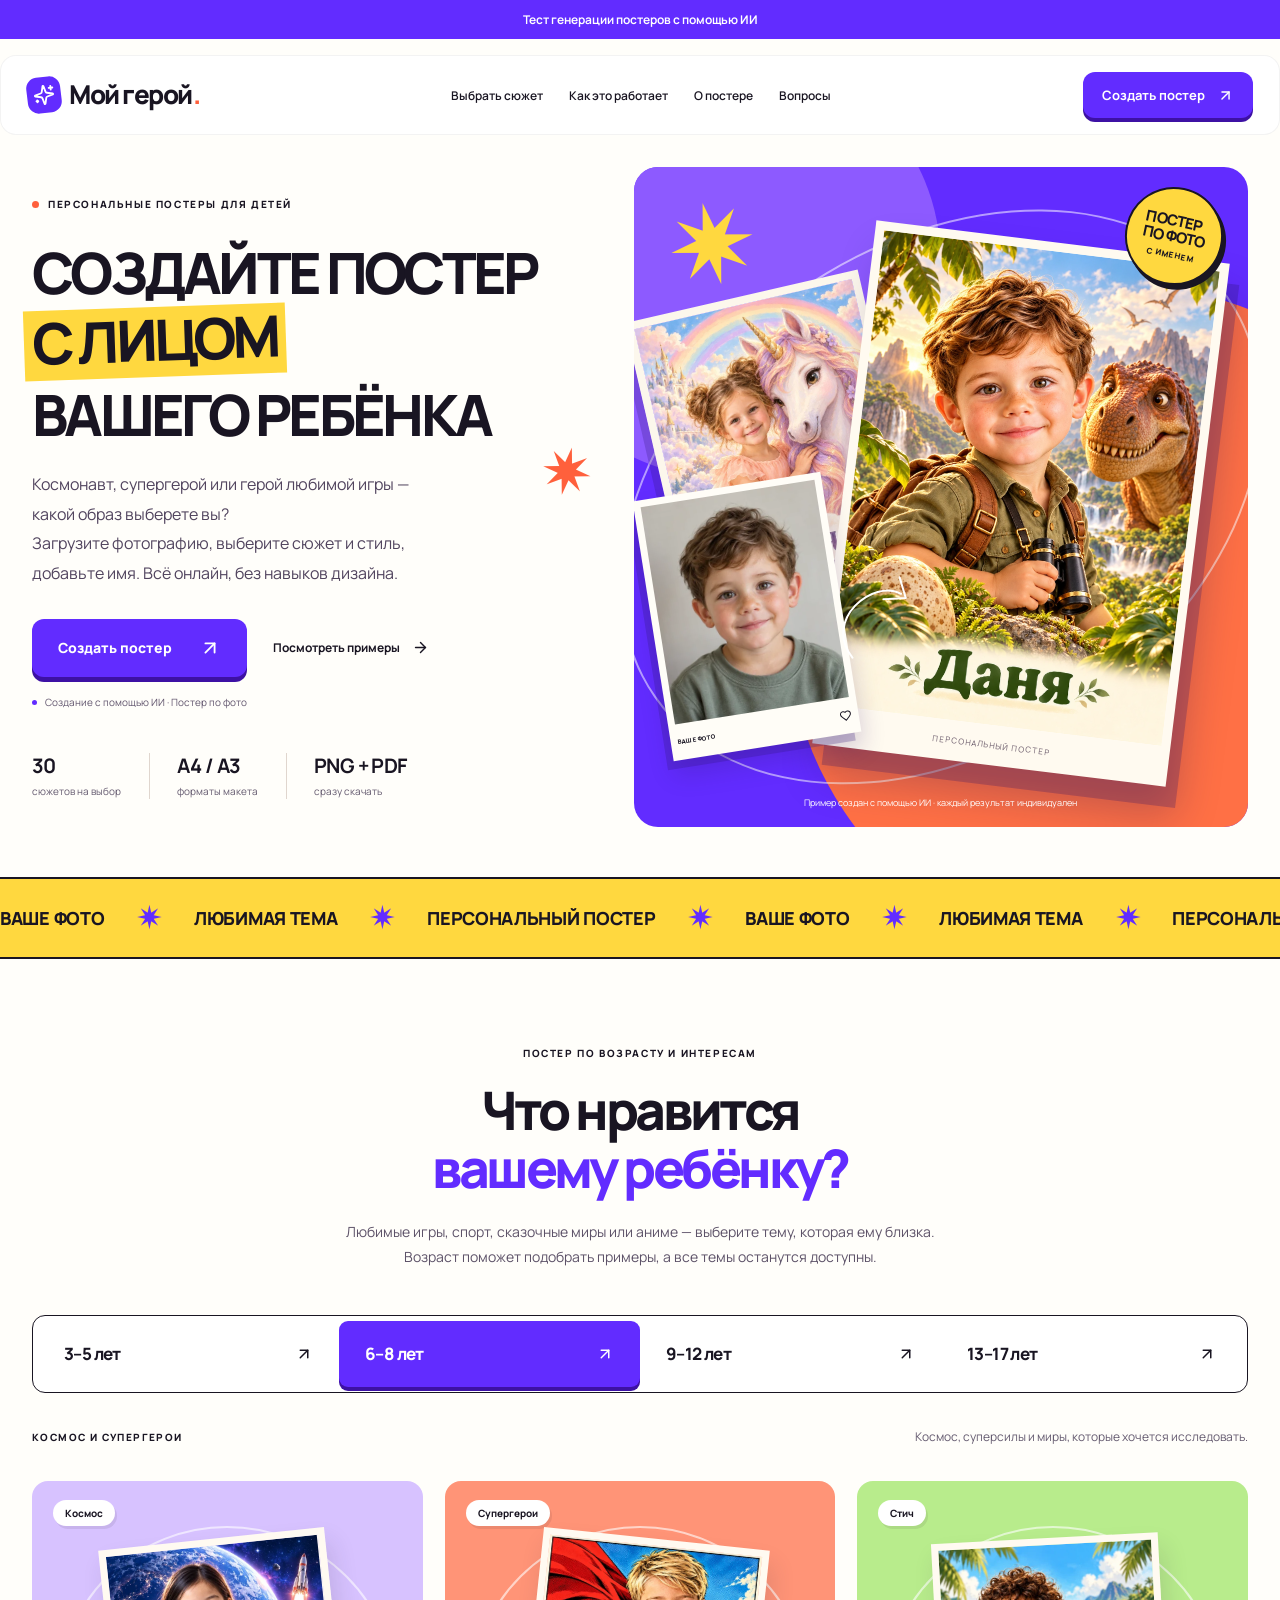
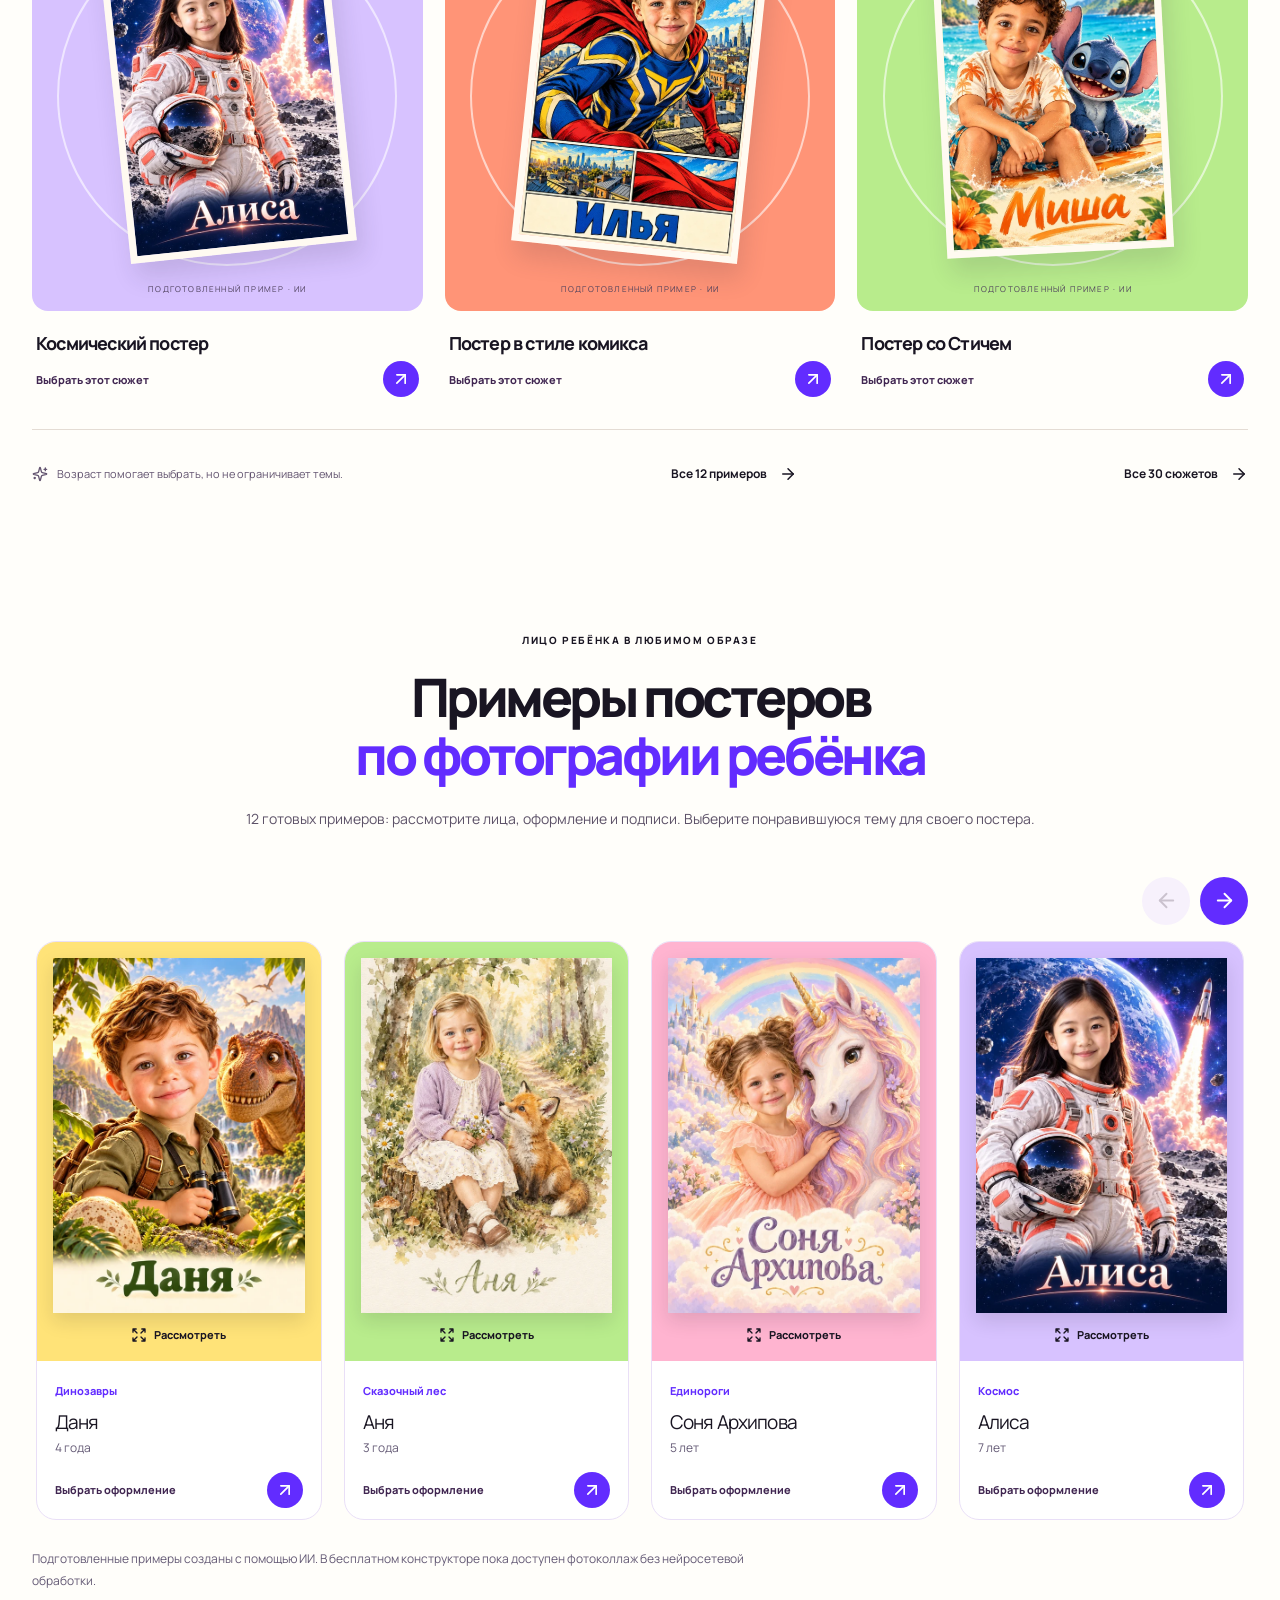
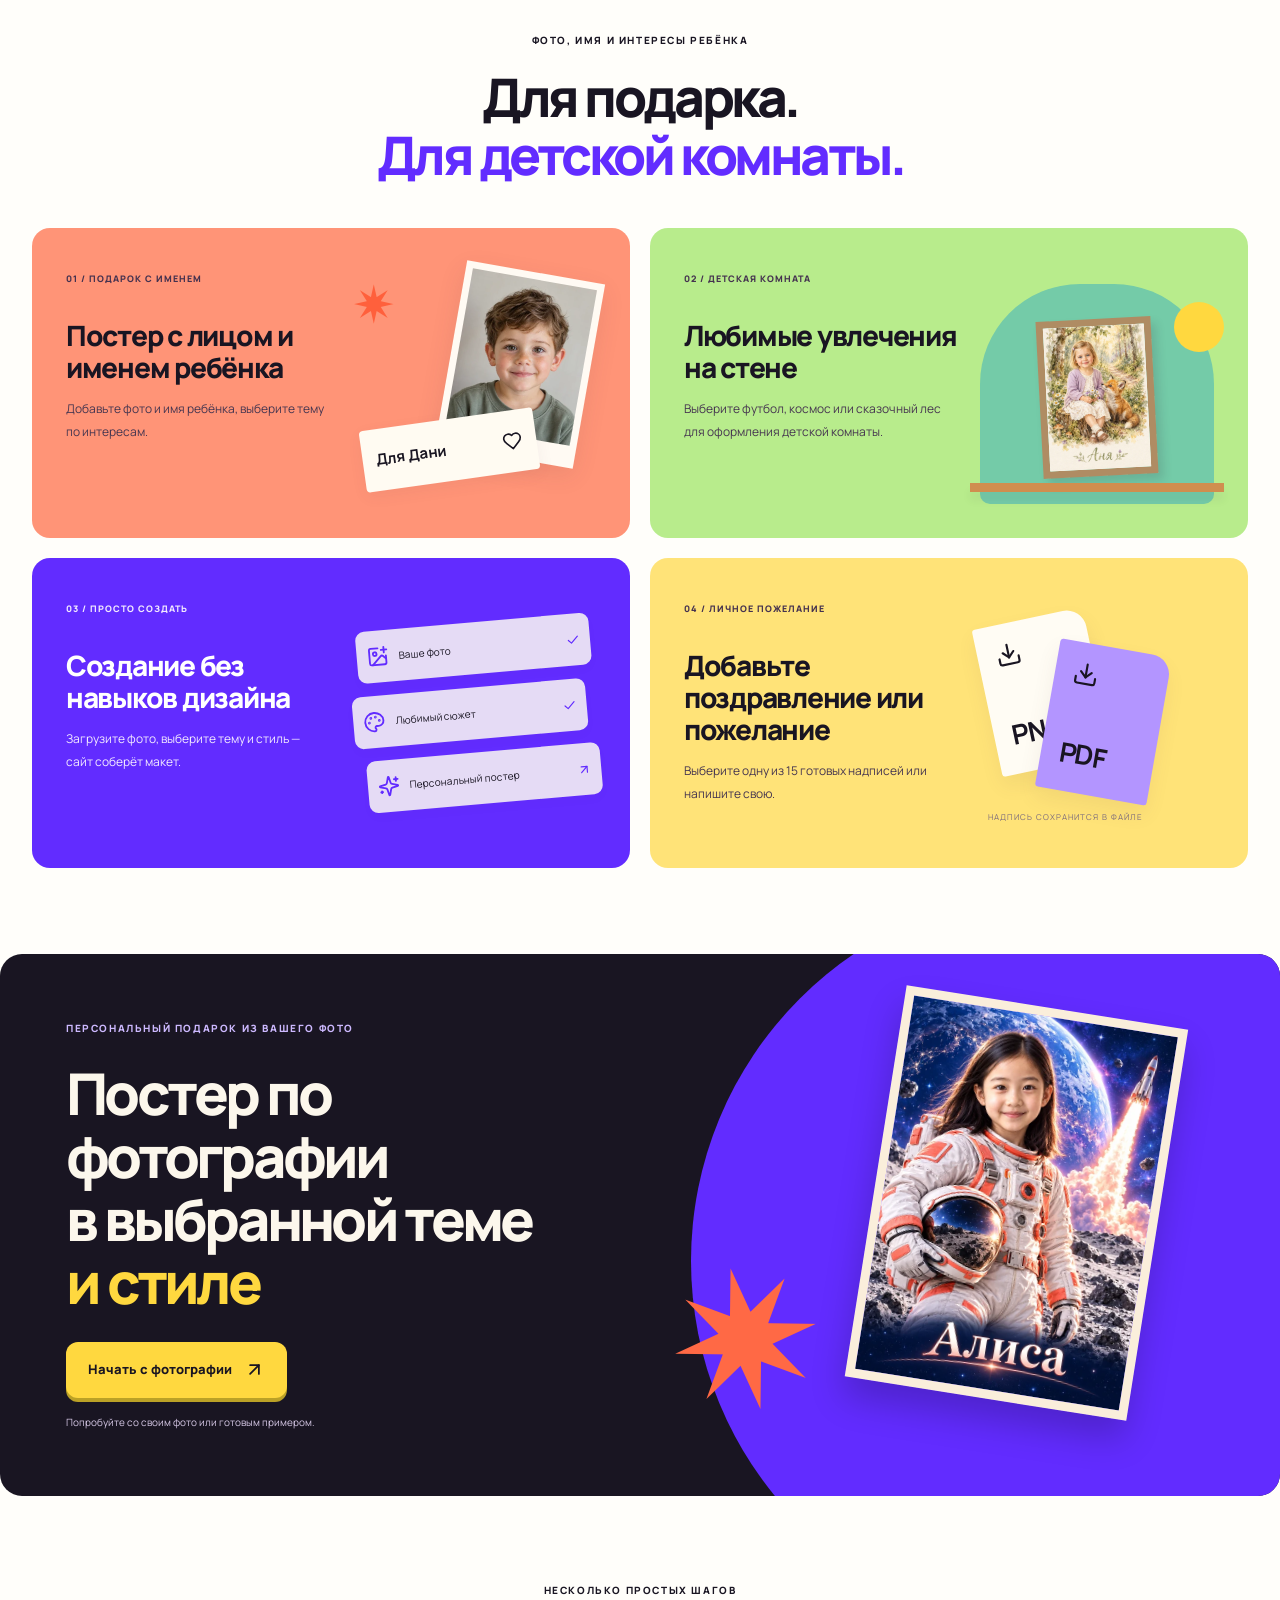
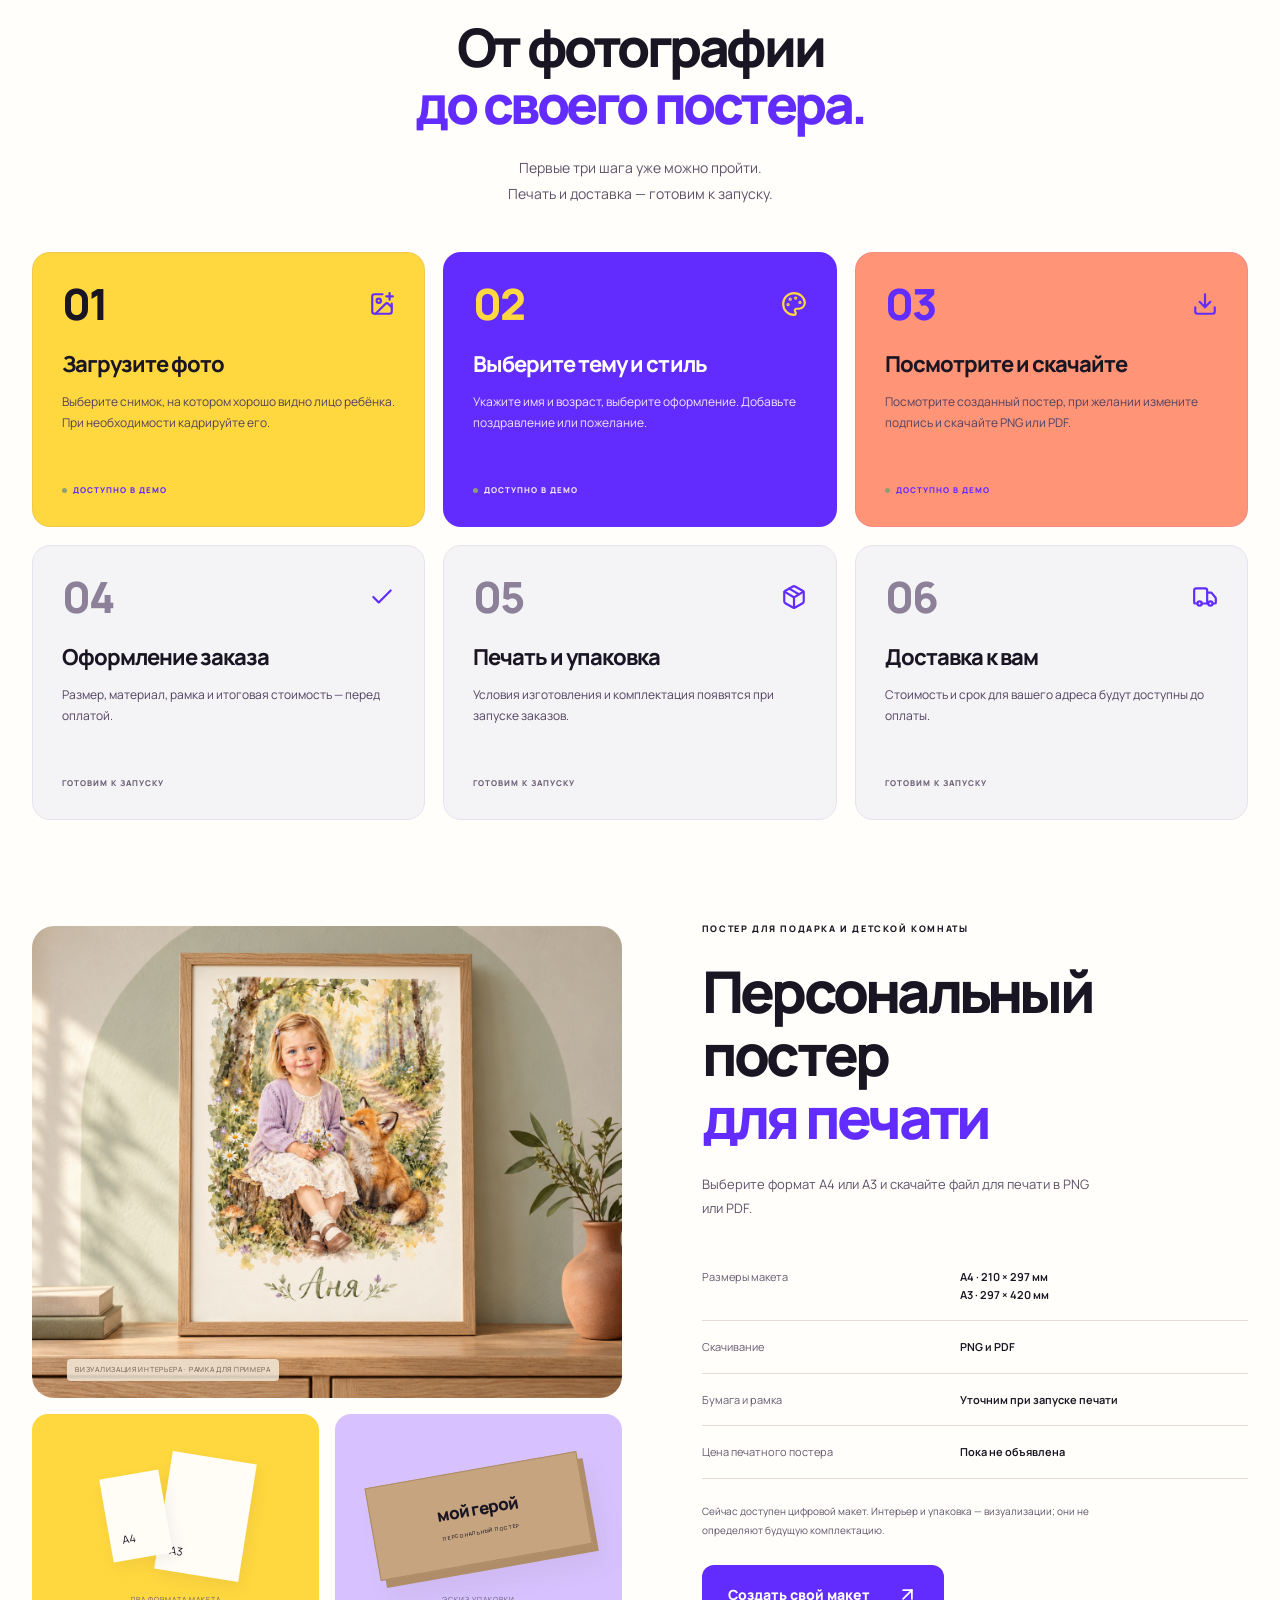
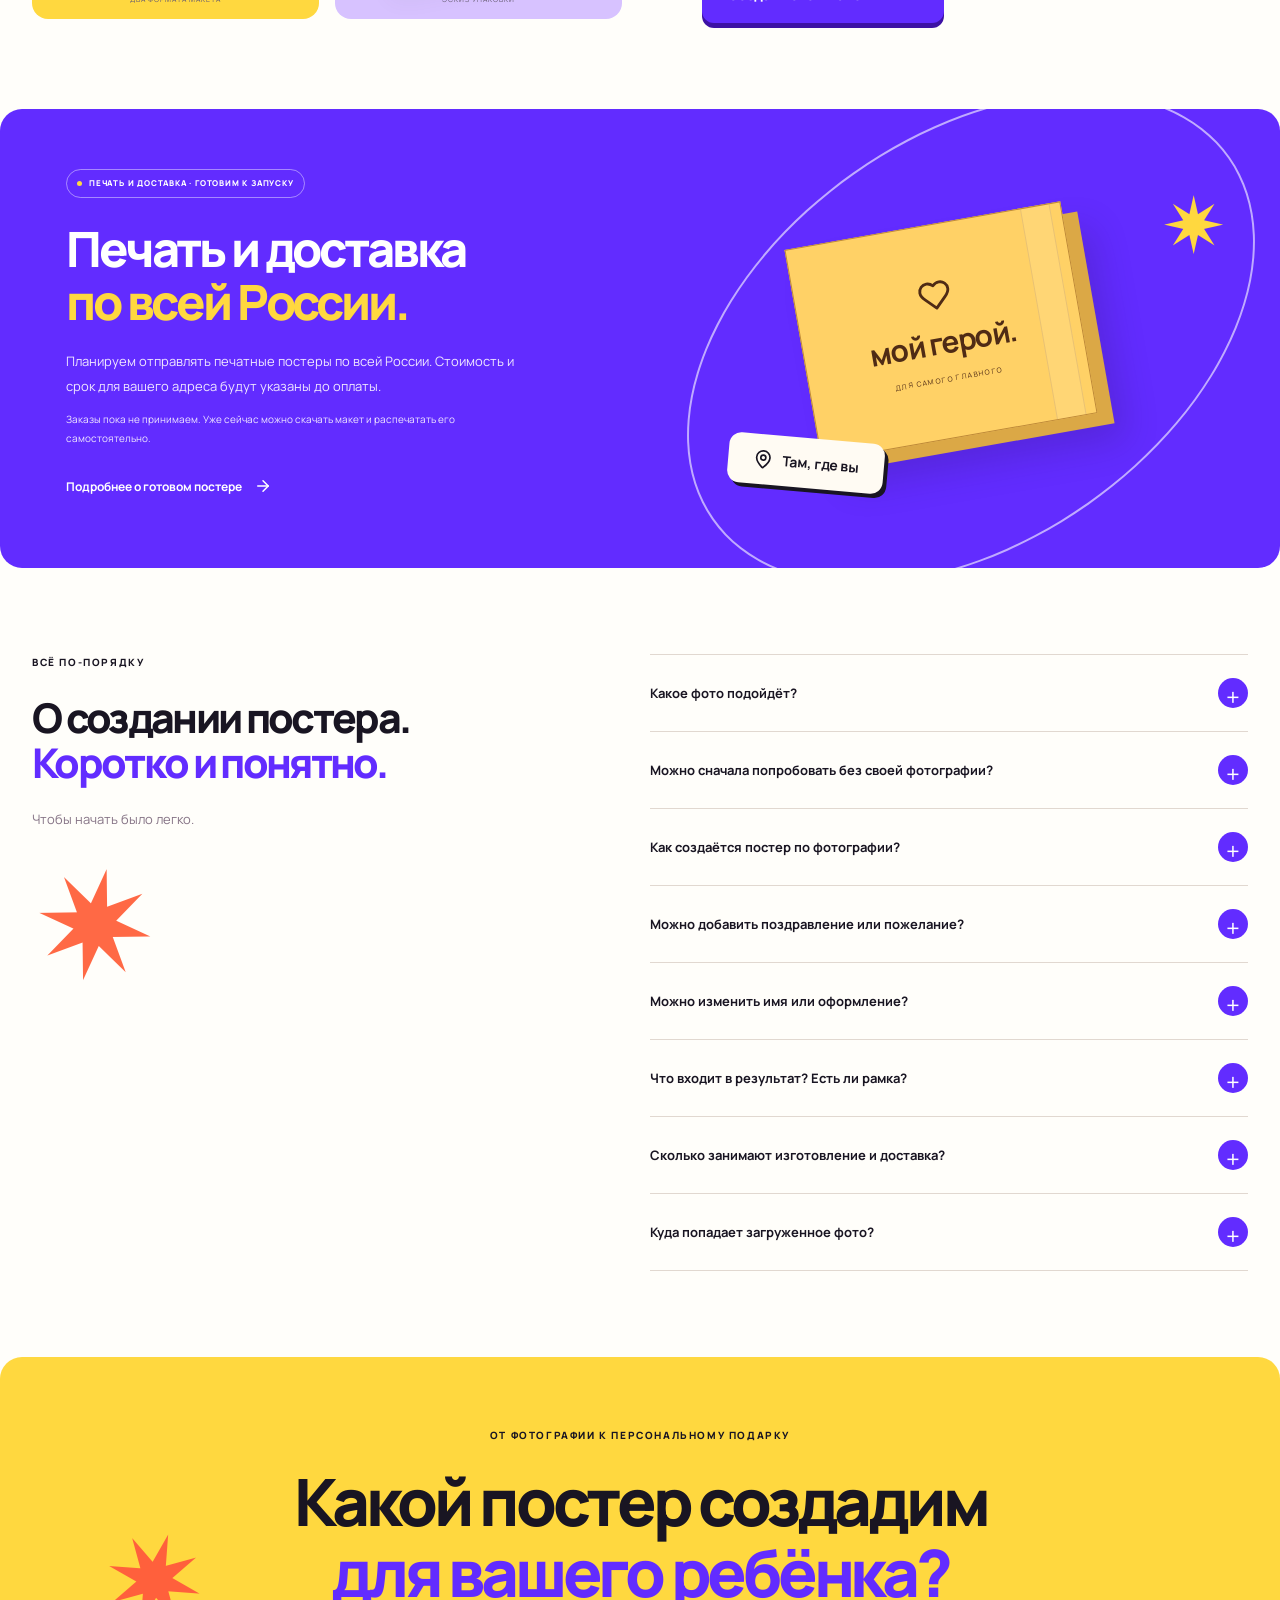
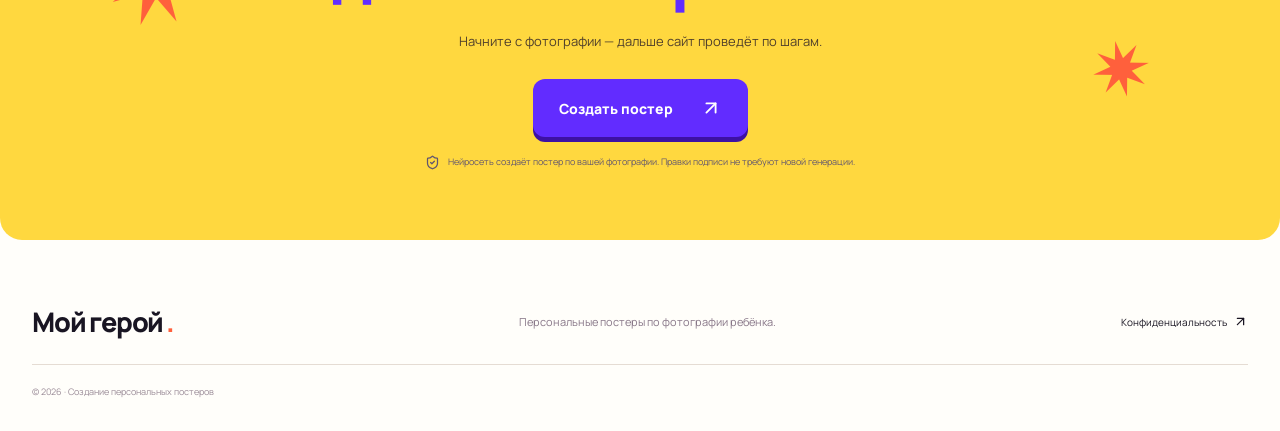
==== commit 8ddf7805: "Publish artwork-matched lettering and free caption design controls" ====
--- a/index.html
+++ b/index.html
@@ -6,8 +6,8 @@
     <meta name="referrer" content="no-referrer" />
     <title>Мой герой — постеры с лицом вашего ребёнка · демоверсия</title>
     <meta name="description" content="Создайте персональный постер с лицом и именем вашего ребёнка: загрузите фото, выберите тему и стиль. Попробуйте бесплатную демоверсию без навыков дизайна." />
-    <script type="module" crossorigin src="./assets/index-cykcK-T_.js"></script>
-    <link rel="stylesheet" crossorigin href="./assets/index-Dgjs3W1q.css">
+    <script type="module" crossorigin src="./assets/index-CL8qOPRg.js"></script>
+    <link rel="stylesheet" crossorigin href="./assets/index-9j58Om3U.css">
   </head>
   <body>
     <div id="root">
--- a/assets/index-9j58Om3U.css
+++ b/assets/index-9j58Om3U.css
@@ -0,0 +1 @@
+@layer properties{@supports (((-webkit-hyphens:none)) and (not (margin-trim:inline))) or ((-moz-orient:inline) and (not (color:rgb(from red r g b)))){*,:before,:after,::backdrop{--tw-rotate-x:initial;--tw-rotate-y:initial;--tw-rotate-z:initial;--tw-skew-x:initial;--tw-skew-y:initial;--tw-shadow:0 0 #0000;--tw-shadow-color:initial;--tw-shadow-alpha:100%;--tw-inset-shadow:0 0 #0000;--tw-inset-shadow-color:initial;--tw-inset-shadow-alpha:100%;--tw-ring-color:initial;--tw-ring-shadow:0 0 #0000;--tw-inset-ring-color:initial;--tw-inset-ring-shadow:0 0 #0000;--tw-ring-inset:initial;--tw-ring-offset-width:0px;--tw-ring-offset-color:#fff;--tw-ring-offset-shadow:0 0 #0000;--tw-outline-style:solid;--tw-blur:initial;--tw-brightness:initial;--tw-contrast:initial;--tw-grayscale:initial;--tw-hue-rotate:initial;--tw-invert:initial;--tw-opacity:initial;--tw-saturate:initial;--tw-sepia:initial;--tw-drop-shadow:initial;--tw-drop-shadow-color:initial;--tw-drop-shadow-alpha:100%;--tw-drop-shadow-size:initial}}}@layer theme{:root,:host{--font-sans:-apple-system, BlinkMacSystemFont, "Segoe UI", Roboto, "Helvetica Neue", "Noto Sans", Arial, sans-serif, "Apple Color Emoji", "Segoe UI Emoji", "Segoe UI Symbol", "Noto Color Emoji";--font-mono:ui-monospace, SFMono-Regular, Menlo, Monaco, Consolas, "Liberation Mono", "Courier New", monospace;--default-transition-duration:.15s;--default-transition-timing-function:cubic-bezier(.4, 0, .2, 1);--default-font-family:var(--font-sans);--default-mono-font-family:var(--font-mono)}}@layer base{*,:after,:before,::backdrop{box-sizing:border-box;border:0 solid;margin:0;padding:0}::file-selector-button{box-sizing:border-box;border:0 solid;margin:0;padding:0}html,:host{-webkit-text-size-adjust:100%;tab-size:4;line-height:1.5;font-family:var(--default-font-family,-apple-system, BlinkMacSystemFont, "Segoe UI", Roboto, "Helvetica Neue", "Noto Sans", Arial, sans-serif, "Apple Color Emoji", "Segoe UI Emoji", "Segoe UI Symbol", "Noto Color Emoji");font-feature-settings:var(--default-font-feature-settings,normal);font-variation-settings:var(--default-font-variation-settings,normal);-webkit-tap-highlight-color:transparent}hr{height:0;color:inherit;border-top-width:1px}abbr:where([title]){-webkit-text-decoration:underline dotted;text-decoration:underline dotted}h1,h2,h3,h4,h5,h6{font-size:inherit;font-weight:inherit}a{color:inherit;-webkit-text-decoration:inherit;text-decoration:inherit}b,strong{font-weight:bolder}code,kbd,samp,pre{font-family:var(--default-mono-font-family,ui-monospace, SFMono-Regular, Menlo, Monaco, Consolas, "Liberation Mono", "Courier New", monospace);font-feature-settings:var(--default-mono-font-feature-settings,normal);font-variation-settings:var(--default-mono-font-variation-settings,normal);font-size:1em}small{font-size:80%}sub,sup{vertical-align:baseline;font-size:75%;line-height:0;position:relative}sub{bottom:-.25em}sup{top:-.5em}table{text-indent:0;border-color:inherit;border-collapse:collapse}:-moz-focusring:where(:not(iframe)){outline:auto}progress{vertical-align:baseline}summary{display:list-item}ol,ul,menu{list-style:none}img,svg,video,canvas,audio,iframe,embed,object{vertical-align:middle;display:block}img,video{max-width:100%;height:auto}button,input,select,optgroup,textarea{font:inherit;font-feature-settings:inherit;font-variation-settings:inherit;letter-spacing:inherit;color:inherit;opacity:1;background-color:#0000;border-radius:0}::file-selector-button{font:inherit;font-feature-settings:inherit;font-variation-settings:inherit;letter-spacing:inherit;color:inherit;opacity:1;background-color:#0000;border-radius:0}:where(select:is([multiple],[size])) optgroup{font-weight:bolder}:where(select:is([multiple],[size])) optgroup option{padding-inline-start:20px}::file-selector-button{margin-inline-end:4px}::placeholder{opacity:1}@supports (not ((-webkit-appearance:-apple-pay-button))) or (contain-intrinsic-size:1px){::placeholder{color:currentColor}@supports (color:color-mix(in lab,red,red)){::placeholder{color:color-mix(in oklab,currentcolor 50%,transparent)}}}textarea{resize:vertical}::-webkit-search-decoration{-webkit-appearance:none}::-webkit-date-and-time-value{min-height:1lh;text-align:inherit}::-webkit-datetime-edit{display:inline-flex}::-webkit-datetime-edit-fields-wrapper{padding:0}::-webkit-datetime-edit{padding-block:0}::-webkit-datetime-edit-year-field{padding-block:0}::-webkit-datetime-edit-month-field{padding-block:0}::-webkit-datetime-edit-day-field{padding-block:0}::-webkit-datetime-edit-hour-field{padding-block:0}::-webkit-datetime-edit-minute-field{padding-block:0}::-webkit-datetime-edit-second-field{padding-block:0}::-webkit-datetime-edit-millisecond-field{padding-block:0}::-webkit-datetime-edit-meridiem-field{padding-block:0}::-webkit-calendar-picker-indicator{line-height:1}:-moz-ui-invalid{box-shadow:none}button,input:where([type=button],[type=reset],[type=submit]){appearance:button}::file-selector-button{appearance:button}::-webkit-inner-spin-button{height:auto}::-webkit-outer-spin-button{height:auto}[hidden]:where(:not([hidden=until-found])){display:none!important}}@layer components;@layer utilities{.visible{visibility:visible}.sr-only{clip-path:inset(50%);white-space:nowrap;border-width:0;width:1px;height:1px;margin:-1px;padding:0;position:absolute;overflow:hidden}.absolute{position:absolute}.fixed{position:fixed}.static{position:static}.block{display:block}.contents{display:contents}.flex{display:flex}.grid{display:grid}.hidden{display:none}.inline{display:inline}.inline-block{display:inline-block}.table{display:table}.shrink{flex-shrink:1}.transform{transform:var(--tw-rotate-x,) var(--tw-rotate-y,) var(--tw-rotate-z,) var(--tw-skew-x,) var(--tw-skew-y,)}.resize{resize:both}.lowercase{text-transform:lowercase}.uppercase{text-transform:uppercase}.italic{font-style:italic}.underline{text-decoration-line:underline}.shadow{--tw-shadow:0 1px 3px 0 var(--tw-shadow-color,#0000001a), 0 1px 2px -1px var(--tw-shadow-color,#0000001a);box-shadow:var(--tw-inset-shadow),var(--tw-inset-ring-shadow),var(--tw-ring-offset-shadow),var(--tw-ring-shadow),var(--tw-shadow)}.ring{--tw-ring-shadow:var(--tw-ring-inset,) 0 0 0 calc(1px + var(--tw-ring-offset-width)) var(--tw-ring-color,currentcolor);box-shadow:var(--tw-inset-shadow),var(--tw-inset-ring-shadow),var(--tw-ring-offset-shadow),var(--tw-ring-shadow),var(--tw-shadow)}.outline{outline-style:var(--tw-outline-style);outline-width:1px}.blur{--tw-blur:blur(8px);filter:var(--tw-blur,) var(--tw-brightness,) var(--tw-contrast,) var(--tw-grayscale,) var(--tw-hue-rotate,) var(--tw-invert,) var(--tw-saturate,) var(--tw-sepia,) var(--tw-drop-shadow,)}.grayscale{--tw-grayscale:grayscale(100%);filter:var(--tw-blur,) var(--tw-brightness,) var(--tw-contrast,) var(--tw-grayscale,) var(--tw-hue-rotate,) var(--tw-invert,) var(--tw-saturate,) var(--tw-sepia,) var(--tw-drop-shadow,)}.filter{filter:var(--tw-blur,) var(--tw-brightness,) var(--tw-contrast,) var(--tw-grayscale,) var(--tw-hue-rotate,) var(--tw-invert,) var(--tw-saturate,) var(--tw-sepia,) var(--tw-drop-shadow,)}.filter\!{filter:var(--tw-blur,) var(--tw-brightness,) var(--tw-contrast,) var(--tw-grayscale,) var(--tw-hue-rotate,) var(--tw-invert,) var(--tw-saturate,) var(--tw-sepia,) var(--tw-drop-shadow,)!important}.transition{transition-property:color,background-color,border-color,outline-color,text-decoration-color,fill,stroke,--tw-gradient-from,--tw-gradient-via,--tw-gradient-to,opacity,box-shadow,transform,translate,scale,rotate,filter,-webkit-backdrop-filter,backdrop-filter,display,content-visibility,overlay,pointer-events;transition-timing-function:var(--tw-ease,var(--default-transition-timing-function));transition-duration:var(--tw-duration,var(--default-transition-duration))}}:root{--milk:#fffefa;--ink:#191522;--purple:#622cff;--muted:#655b70;--line:#e8e3dc;--white:#fff;--lavender:#eeebf8;--font-sans:var(--font-manrope), sans-serif}*{box-sizing:border-box}html{scroll-behavior:smooth;scroll-padding-top:24px}body{background:var(--milk);color:var(--ink);font-family:var(--font-manrope),Arial,sans-serif;-webkit-font-smoothing:antialiased;margin:0;font-size:14px;line-height:1.6}button,input,textarea,select{font:inherit}button,a,input,select,textarea{-webkit-tap-highlight-color:transparent}button,a{touch-action:manipulation}a{color:inherit;text-decoration:none}button{cursor:pointer}button:disabled{opacity:.48;cursor:not-allowed}img{max-width:100%;height:auto;display:block}h1,h2,h3,p{margin:0}h1,h2,h3{letter-spacing:-.045em;line-height:1.15}button:focus-visible,a:focus-visible,input:focus-visible,select:focus-visible,textarea:focus-visible,summary:focus-visible{outline-offset:4px;outline:3px solid #7565d9}button{color:inherit;background:0 0;border:0}input,select,textarea{min-width:0}::selection{background:#dcd4fa}.page-width{max-width:1220px;margin-inline:auto;padding-inline:36px}.site-header{justify-content:space-between;align-items:center;gap:20px;max-width:1320px;height:104px;margin:auto;padding:0 50px;display:flex}.wordmark{letter-spacing:-1.2px;align-items:center;gap:10px;font-size:24px;font-weight:800;display:inline-flex}.brand-icon{width:34px;height:36px;color:var(--purple);background:#ede8f8;border-radius:12px;place-items:center;display:grid;transform:rotate(-7deg)}.brand-dot{color:var(--purple);align-self:flex-start;margin-top:6px;font-size:14px}.site-header nav{gap:30px;font-size:13px;font-weight:600;display:flex}.site-header nav a:hover,.text-link:hover{color:var(--purple)}.header-cta{border:1px solid #dad3eb;border-radius:50px;align-items:center;gap:12px;padding:10px 18px;font-size:12px;font-weight:700;display:flex}.header-cta:hover{background:var(--lavender)}.eyebrow{letter-spacing:1.65px;color:#716978;align-items:center;gap:9px;font-size:10px;font-weight:800;display:flex}.eyebrow>span{background:var(--purple);border-radius:50%;width:6px;height:6px}.hero{grid-template-columns:1fr 1fr;align-items:center;gap:32px;min-height:640px;padding-top:32px;padding-bottom:62px;display:grid}.hero-copy{z-index:2;padding-bottom:20px;position:relative}.hero h1{letter-spacing:-3.5px;margin:22px 0;font-size:clamp(45px,4.8vw,66px);font-weight:700;line-height:1.14}.hero h1>span{color:var(--purple);white-space:nowrap;position:relative}.hero h1>span:after{content:"";border-top:2px solid #c2b6ec;border-radius:50%;height:9px;position:absolute;bottom:-8px;left:1px;right:50px;transform:rotate(-3deg)}.hand-spark{color:#ddab68;vertical-align:top;margin-left:15px;font-size:42px;line-height:1;display:inline-block;transform:rotate(15deg)}.hero-description{color:#72717a;max-width:410px;margin-top:30px;font-size:15px;line-height:1.9}.button{border-radius:10px;justify-content:center;align-items:center;gap:12px;min-height:48px;padding:14px 22px;font-size:13px;font-weight:700;line-height:1.5;transition:background .2s,transform .2s;display:inline-flex}.button:hover:not(:disabled){transform:translateY(-1px)}.button.primary{background:var(--purple);color:#fff;box-shadow:0 6px 18px #7565d920}.button.primary:hover:not(:disabled){background:#6555c5}.button.secondary{color:var(--ink);background:#fff;border:1px solid #ddd7e8}.button.secondary:hover:not(:disabled){background:#f2eff9}.hero-button{min-width:210px;margin-top:28px;padding:16px 24px}.hero-note{color:#85808c;align-items:center;gap:7px;margin-top:15px;font-size:11px;display:flex}.hero-note svg{color:#aa96bb}.hero-traits{color:#77717b;gap:15px;margin-top:34px;font-size:10px;display:flex}.hero-traits span+span{border-left:1px solid #dad4db;padding-left:15px}.hero-art{height:540px;margin-right:-4px;position:relative}.hero-orbit{background:#eae5f2;border-radius:50% 50% 43% 48%;width:500px;height:470px;position:absolute;top:12px;left:-20px;transform:rotate(-14deg)}.hero-orbit:after{content:"";border:1px solid #e1d9ed;border-radius:50%;position:absolute;inset:30px -20px;transform:rotate(25deg)}.example-poster{aspect-ratio:840/1188;color:#fff5dd;background:#303957;width:100%;position:relative;overflow:hidden}.example-poster>img{object-fit:cover;width:100%;height:100%}.example-label{letter-spacing:1.3px;background:#25253245;border:1px solid #ffffff35;border-radius:20px;padding:3px 8px;font-size:8px;font-weight:700;position:absolute;top:13px;left:14px}.example-caption{text-align:center;text-shadow:0 2px 15px #25253250;flex-direction:column;width:100%;display:flex;position:absolute;bottom:6%}.example-caption>span{letter-spacing:2px;font-size:7px}.example-caption strong{letter-spacing:-2px;font-size:37px;font-weight:700;line-height:1.4}.example-caption i{letter-spacing:2px;font-size:9px;font-style:normal}.poster-front{border:9px solid #fdfbf7;width:278px;position:absolute;top:36px;left:128px;transform:rotate(9deg);box-shadow:2px 14px 35px #25253230}.poster-back{border:8px solid #fdfbf7;width:235px;position:absolute;top:67px;left:0;transform:rotate(-12deg);box-shadow:2px 12px 32px #25253223}.poster-back .example-caption strong{font-size:31px}.hero-sticker{background:#f2d58d;border-radius:8px;align-items:center;gap:12px;padding:14px 19px;font-size:12px;line-height:1.7;display:flex;position:absolute;bottom:97px;right:-5px;transform:rotate(-6deg);box-shadow:0 5px 16px #25253212}.art-note{color:#8b8299;align-items:center;gap:12px;font-size:11px;display:flex;position:absolute;bottom:13px;left:68px;transform:rotate(-5deg)}.hero-star{color:var(--purple);stroke-width:1.1px;position:absolute;bottom:90px;left:12px;transform:rotate(17deg)}.promise-strip{border-block:1px solid var(--line);letter-spacing:.2px;color:#726d77;justify-content:center;align-items:center;gap:48px;padding:20px;font-size:11px;display:flex}.promise-strip svg{color:#bfa7ca}.section{padding-top:82px;padding-bottom:82px}.section-top{justify-content:space-between;align-items:end;gap:22px;margin-bottom:34px;display:flex}h2{font-size:36px;font-weight:650;line-height:1.25}.section h2,.how-section h2{margin-top:13px}.text-link{align-items:center;gap:8px;font-size:12px;font-weight:700;display:inline-flex}.inspiration-grid{grid-template-columns:repeat(3,1fr);gap:28px;display:grid}.inspiration-image{background:#e9e3d9;border-radius:14px;place-items:center;height:340px;display:grid;overflow:hidden}.inspiration-image .example-poster{border:6px solid #fff9ed;width:202px;transition:transform .3s;transform:rotate(-4deg);box-shadow:0 8px 18px #25253220}.inspiration-card:nth-child(2) .inspiration-image{background:#dfe7dc}.inspiration-card:nth-child(2) .example-poster{transform:rotate(4deg)}.inspiration-card:nth-child(3) .inspiration-image{background:#e2e3ed}.inspiration-card:hover .example-poster{transform:rotate(0)scale(1.03)}.small .example-caption strong{font-size:28px}.small .example-caption>span{letter-spacing:1.3px;font-size:5px}.small .example-caption i{font-size:7px}.small .example-label{padding:2px 6px;font-size:6px;top:8px;left:8px}.inspiration-title{justify-content:space-between;align-items:center;gap:12px;margin-top:18px;display:flex}.inspiration-title h3{letter-spacing:-.4px;font-size:15px;font-weight:650}.inspiration-title svg{color:#8b7daa}.section-footnote{color:#8d8790;margin-top:24px;font-size:10px}.how-section{background:#eeeaf3;padding-block:65px}.how-grid{grid-template-columns:repeat(3,1fr);gap:70px;margin-top:38px;display:grid}.how-icon{color:var(--purple);justify-content:space-between;align-items:center;display:flex}.how-icon>span{letter-spacing:1px;color:#aaa0b9;font-size:12px}.how-card h3{letter-spacing:-.5px;margin:22px 0 12px;font-size:17px}.how-card p{color:#7b7384;max-width:270px;font-size:12px;line-height:1.9}.faq-layout{grid-template-columns:1fr 1.3fr;gap:65px;display:grid}.muted{color:var(--muted);margin-top:17px;font-size:13px}.faq-items details{border-bottom:1px solid var(--line)}.faq-items summary{cursor:pointer;justify-content:space-between;align-items:center;gap:18px;padding:22px 0;font-size:13px;font-weight:700;list-style:none;display:flex}.faq-items summary::-webkit-details-marker{display:none}.faq-items summary span{color:#998caa;font-size:23px;font-weight:400}.faq-items details[open] summary span{transform:rotate(45deg)}.faq-items p{color:var(--muted);padding-bottom:23px;font-size:12px;line-height:1.9}.closing{text-align:center;background:#f1eddf;border-radius:16px;max-width:1148px;margin-bottom:65px;padding-top:40px;padding-bottom:42px}.closing>svg{color:var(--purple);margin:0 auto 15px}.closing h2{font-size:34px}.closing .button{margin-top:24px}.closing p{color:var(--muted);margin-top:13px;font-size:10px}.site-footer{border-top:1px solid var(--line);justify-content:space-between;align-items:center;gap:25px;padding-top:27px;padding-bottom:33px;display:flex}.site-footer .wordmark{font-size:20px}.site-footer span,.site-footer>a:last-child{color:var(--muted);font-size:10px}.builder{padding-top:22px;padding-bottom:70px}.back-link{color:var(--muted);align-items:center;gap:7px;margin-bottom:26px;font-size:11px;display:inline-flex}.builder-heading{justify-content:space-between;align-items:center;gap:18px;display:flex}.builder-heading h1{letter-spacing:-1.4px;margin-top:12px;font-size:34px}.private-tag{color:#7d7882;white-space:nowrap;align-items:center;gap:7px;font-size:10px;display:flex}.private-tag svg{color:#8c9d86}.demo-banner{color:#64577f;background:#f1ecfb;border:1px solid #e2d9f4;border-radius:10px;align-items:center;gap:12px;margin-top:24px;padding:13px 17px;font-size:11px;display:flex}.demo-banner>svg{color:var(--purple);flex:none}.demo-banner b{margin-bottom:2px;font-size:12px;display:block}.demo-banner span{display:block}.stepper{grid-template-columns:repeat(4,1fr);gap:12px;margin:30px 0;padding:0;list-style:none;display:grid}.stepper li{border-bottom:2px solid #e3ded9;padding-bottom:17px}.stepper li.active{border-color:var(--purple)}.stepper li.done{border-color:#bcb1df}.stepper button{align-items:center;gap:9px;width:100%;padding:0;font-size:11px;display:flex}.stepper button>span{color:#8d8790;background:#eae6e1;border-radius:50%;flex:none;place-items:center;width:25px;height:25px;font-size:10px;display:grid}.stepper button>b{color:#918995;font-weight:600}.stepper .active button>span{background:var(--purple);color:#fff}.stepper .active button>b,.stepper .done button>b{color:var(--ink)}.stepper .done button>span{color:var(--purple);background:#e8e0f4}.builder-grid{grid-template-columns:minmax(0,1.05fr) minmax(0,1fr);align-items:start;gap:48px;display:grid}.builder-form{min-width:0}.form-heading{margin-bottom:25px}.form-heading>span{letter-spacing:1.4px;color:#9c8faf;font-size:9px;font-weight:800}.form-heading h2{letter-spacing:-1px;margin-top:9px;font-size:26px;line-height:1.3}.form-heading p{color:var(--muted);margin-top:10px;font-size:12px}.consent{align-items:flex-start;gap:10px;margin:0 0 17px;font-size:11px;line-height:1.7;display:flex}.consent input{width:16px;height:16px;accent-color:var(--purple);flex:none;margin-top:3px}.upload-zone{text-align:center;background:#f6f3fa;border:1.5px dashed #cfc4df;border-radius:13px;flex-direction:column;align-items:center;min-height:250px;padding:30px 20px;display:flex}.upload-icon{width:53px;height:53px;color:var(--purple);background:#eae3f5;border-radius:16px;place-items:center;margin-bottom:16px;display:grid}.upload-zone b{font-size:14px}.upload-zone p{color:var(--muted);margin:7px 0 17px;font-size:11px}.upload-zone .button{min-height:40px;padding:10px 17px;font-size:11px}.upload-zone small{color:#8e8698;margin-top:13px;font-size:9px}.field-hint{color:#8a828f;margin:10px 0 22px;font-size:10px;line-height:1.8}.field-hint a{color:var(--purple);text-decoration:underline}.field{color:#4c4654;margin-bottom:21px;font-size:12px;font-weight:650;display:block}.field>span{color:var(--purple);font-size:12px}.field>input:not([type=range]),.field>select,.field>textarea{width:100%;color:var(--ink);background:#fffdfc;border:1px solid #dfd8e3;border-radius:8px;min-height:45px;margin-top:8px;padding:12px 14px;font-size:12px;font-weight:400;line-height:1.6;transition:border-color .2s;display:block}.field>textarea{resize:vertical}.field>input::placeholder,.field>textarea::placeholder{color:#ada4b2}.field small{color:#9a909f;margin-top:6px;font-size:10px;font-weight:400;display:block}.field>small:first-child{margin-left:4px;display:inline}.field-row{grid-template-columns:1fr 1fr;gap:18px;display:grid}.field-row label{min-width:0}.toggle-label{align-items:center;gap:10px;margin-bottom:18px;font-size:12px;font-weight:650;display:flex}.toggle-label input{appearance:none;background:#d9d2de;border-radius:20px;flex:none;width:31px;height:18px;margin:0;position:relative}.toggle-label input:before{content:"";background:#fff;border-radius:50%;width:12px;height:12px;transition:transform .2s;position:absolute;top:3px;left:3px}.toggle-label input:checked{background:var(--purple)}.toggle-label input:checked:before{transform:translate(13px)}.toggle-label small{color:#9a909f;font-size:10px;font-weight:400}.privacy-note{color:#918696;background:#f0ede7;border-radius:8px;align-items:start;gap:9px;margin-top:22px;padding:13px;font-size:10px;line-height:1.8;display:flex}.privacy-note svg{color:#879b82;flex:none;margin-top:2px}.privacy-note a{text-decoration:underline}.step-actions{border-top:1px solid var(--line);justify-content:space-between;align-items:center;gap:15px;margin-top:25px;padding-top:23px;display:flex}.step-actions>span{color:#9b909e;font-size:10px}.step-actions .button{padding:13px 21px;font-size:12px}.preview-column{background:#f0ede7;border:1px solid #e9e3da;border-radius:15px;padding:23px;position:sticky;top:20px}.preview-heading{color:#8a818f;letter-spacing:1px;justify-content:space-between;gap:12px;margin-bottom:21px;font-size:8px;font-weight:750;display:flex}.preview-heading>span:last-child{letter-spacing:0;font-size:9px;font-weight:400}.preview-stage{background:#e6e0d8;border-radius:8px;place-items:center;min-height:430px;padding:23px;display:grid}.preview-example{border:7px solid #fffcf5;width:100%;max-width:270px;transform:rotate(-3deg);box-shadow:3px 9px 20px #25253220}.preview-description{color:#8b8092;align-items:start;gap:9px;margin:20px 3px 0;font-size:10px;line-height:1.8;display:flex}.preview-description>svg{color:#ad9abc;flex:none;margin-top:2px}.preview-tip{text-align:center;border-top:1px solid #ded7cf;margin-top:20px;padding-top:20px}.preview-tip>span{letter-spacing:1.2px;color:#9a8b90;font-size:8px}.preview-tip p{color:#8d818a;margin-top:8px;font-size:11px;line-height:1.8}.data-actions{border-top:1px solid var(--line);color:#9d8996;flex-wrap:wrap;align-items:center;gap:12px;margin-top:26px;padding-top:17px;font-size:10px;display:flex}.data-actions button{align-items:center;gap:6px;padding:4px 0;text-decoration:underline;display:flex}.data-actions>span{width:100%}.error-box{color:#974d41;background:#fbece7;border:1px solid #edcfc6;border-radius:9px;justify-content:space-between;align-items:start;gap:15px;margin-bottom:23px;padding:14px;font-size:12px;line-height:1.8;display:flex}.error-box button{flex:none;padding:4px}.search-field{color:#9a8caa;background:#fffdfc;border:1px solid #ded5e5;border-radius:9px;align-items:center;gap:10px;margin-bottom:16px;padding:0 12px;display:flex}.search-field input{width:100%;min-height:43px;color:var(--ink);background:0 0;border:0;font-size:12px;outline:none!important}.theme-grid{scrollbar-width:thin;scrollbar-color:#cbc0dc transparent;grid-template-columns:repeat(3,minmax(0,1fr));gap:10px;max-height:465px;padding:3px 5px 8px 3px;display:grid;overflow-y:auto}.theme-card{text-align:left;background:#fff;border:2px solid #0000;border-radius:9px;min-width:0;padding:0;transition:border-color .2s;position:relative;overflow:hidden}.theme-card img{object-fit:cover;object-position:50% 33%;width:100%;height:89px}.theme-card>span{min-height:33px;padding:9px 6px;font-size:10px;font-weight:650;line-height:1.4;display:block}.theme-card.selected{border-color:var(--purple);background:#f0ecfc}.theme-card:hover{border-color:#c0b1e1}.theme-card i{background:var(--purple);color:#fff;border-radius:50%;place-items:center;width:20px;height:20px;display:grid;position:absolute;top:5px;right:5px}.theme-card.custom-theme{min-height:128px;color:var(--purple);background:#f0ebf8;border:1px dashed #c8bce0;flex-direction:column;justify-content:center;align-items:center;display:flex}.theme-card.custom-theme.selected{border:2px solid var(--purple)}.style-field{margin-top:25px}.style-picker{border:0;min-width:0;margin:0 0 20px;padding:0}.style-picker legend,.theme-picker-heading h3{color:var(--ink);margin:0;font-size:18px;font-weight:800;line-height:1.4}.picker-hint{color:#655b76;margin:8px 0 16px;font-size:13px;line-height:1.65}.style-grid{grid-template-columns:repeat(4,minmax(0,1fr));gap:9px;display:grid}.style-card{cursor:pointer;background:#fff;border:2px solid #e5dff0;border-radius:12px;flex-direction:column;min-width:0;transition:border-color .2s,box-shadow .2s;display:flex;position:relative;overflow:hidden}.style-card.selected{border-color:var(--purple);box-shadow:0 0 0 1px var(--purple);background:#f2ecff}.style-card:hover{border-color:var(--purple)}.style-card:focus-within{outline:3px solid var(--purple);outline-offset:3px}.style-card input{z-index:2;opacity:0;width:1px;height:1px;margin:0;position:absolute;top:8px;left:8px}.style-card>img{aspect-ratio:8/5;object-fit:cover;width:100%;height:auto}.style-card-copy{gap:6px;padding:10px 8px 12px;display:grid}.style-card-copy b{font-size:12px;line-height:1.4}.style-card-copy small{color:#655b76;font-size:11px;line-height:1.5}.style-check{background:var(--purple);color:#fff;border-radius:50%;place-items:center;width:22px;height:22px;display:grid;position:absolute;top:6px;right:6px}.demo-style-note{background:#fff6d7;border-left:3px solid #f4b530;border-radius:8px;margin-bottom:30px;padding:12px 14px}.theme-picker-heading,.theme-selection{justify-content:space-between;align-items:center;gap:12px;display:flex}.theme-picker-heading>span{white-space:nowrap;color:#34253f;background:#ffe463;border-radius:20px;padding:6px 10px;font-size:12px;font-weight:800}.theme-filters{flex-wrap:wrap;gap:7px;margin:0 0 16px;display:flex}.theme-filters button{text-align:left;border:1px solid #ded4ef;border-radius:24px;min-height:44px;padding:9px 12px;font-size:12px;font-weight:650;line-height:1.4}.theme-filters button span{opacity:.65;margin-left:3px}.theme-filters button[aria-pressed=true]{background:var(--purple);border-color:var(--purple);color:#fff}.theme-selection{margin:12px 0;font-size:13px;line-height:1.5}.theme-selection small{white-space:nowrap;color:#655b76}.theme-choice b,.theme-choice small{display:block}.theme-choice b{font-size:12px;line-height:1.4}.theme-choice small{color:#655b76;margin-top:5px;font-size:11px;font-weight:400;line-height:1.5}.theme-empty{border:1px dashed #c6b5e5;border-radius:12px;padding:20px;font-size:13px;line-height:1.6}.theme-empty .text-link{min-height:44px}.custom-idea{flex-wrap:wrap;align-items:center;gap:5px 16px;margin:16px 0 20px;font-size:12px;line-height:1.6;display:flex}.custom-idea p{margin:0}.custom-idea .text-link{min-height:44px}@media(max-width:1050px){.style-grid{grid-template-columns:repeat(2,minmax(0,1fr))}.style-card-copy b{font-size:13px}.style-card-copy small{font-size:12px}.theme-picker-heading h3{font-size:17px}}@media(max-width:480px){.builder .theme-grid{grid-template-columns:repeat(2,minmax(0,1fr))}}.recommendation{color:#8d789f;background:#f0eaf5;border-radius:8px;align-items:center;gap:9px;margin:-7px 0 22px;padding:11px 13px;font-size:10px;display:flex}.recommendation svg{flex:none}.photo-editor{border:1px solid var(--line);background:#eee9e2;border-radius:10px;padding:13px}.crop-image{max-width:270px;margin:auto;position:relative;overflow:hidden}.crop-image img{width:100%;height:auto}.crop-selection{pointer-events:none;outline:2px solid #fff;position:absolute;box-shadow:0 0 0 500px #0008}.photo-actions{justify-content:center;gap:28px;margin-top:11px;font-size:10px;display:flex}.photo-actions button{align-items:center;gap:7px;display:flex}.crop-controls{padding:16px 2px 4px;font-size:11px}.crop-controls p{margin-bottom:14px}.crop-controls label{justify-content:space-between;align-items:center;gap:15px;margin:10px 0;display:flex}.crop-controls input{width:55%;accent-color:var(--purple)}.crop-controls .button{min-height:35px;margin-top:13px;padding:8px 15px;font-size:11px}.order-summary{background:#fffdfc;border:1px solid #e6deea;border-radius:12px;gap:19px;padding:19px;display:flex}.order-summary img{object-fit:contain;background:#eae5dd;border-radius:7px;width:85px;height:106px}.order-summary h3{overflow-wrap:anywhere;font-size:20px;line-height:1.3}.order-summary p{color:#9b8da4;margin-top:5px;font-size:11px}.order-summary b{margin-top:11px;font-size:12px;display:block}.generation-note{color:#82738d;margin:24px 0;font-size:12px;line-height:1.9}.progress-panel{text-align:center;background:#eee8f9;border-radius:12px;margin-top:23px;padding:33px 24px}.progress-panel svg{color:var(--purple);margin:0 auto 20px}.progress-panel h3{font-size:18px;line-height:1.4}.progress-panel p{color:#897696;margin-top:15px;font-size:12px}.progress-panel>span{color:#a18dad;margin-top:22px;font-size:10px;display:block}.invite-panel{background:#f0ece4;border-radius:10px;margin-bottom:22px;padding:20px}.invite-panel>svg{color:var(--purple);margin-bottom:10px}.invite-panel h3{font-size:16px;line-height:1.4}.invite-panel p{color:var(--muted);margin:10px 0 16px;font-size:11px}.invite-panel .button{min-height:40px;padding:10px 15px;font-size:11px}.color-field{border:0;gap:12px;margin:0 0 20px;padding:0;display:flex}.color-field legend{margin-bottom:11px;font-size:12px;font-weight:650}.swatch{cursor:pointer;outline-offset:3px;border:1px solid #d7cfdd;border-radius:50%;outline:2px solid #0000;place-items:center;width:34px;height:34px;display:grid;position:relative}.swatch.selected{outline-color:var(--purple)}.swatch input{opacity:0;cursor:pointer;width:100%;height:100%;margin:0;position:absolute;inset:0}.swatch:focus-within{outline-color:var(--purple)}.range-field input{width:100%;accent-color:var(--purple);margin-top:15px;display:block}.full-width{width:100%}.quality-note{color:#90723d;background:#f7eedc;border-radius:9px;margin-top:17px;padding:13px;font-size:11px;line-height:1.8}.download-actions{grid-template-columns:1fr 1fr;gap:10px;margin-top:22px;display:grid}.download-actions .button{gap:7px;padding:13px 10px;font-size:11px}.another-variant{color:var(--purple);margin-top:25px}.result-stage{padding:18px}.result-image{max-width:290px;padding:0;display:block;position:relative;box-shadow:0 5px 16px #25253222}.result-image>img{width:100%;height:auto}.result-image>span{color:#fff;background:#252532aa;border-radius:20px;align-items:center;gap:7px;width:max-content;padding:7px 11px;font-size:9px;display:flex;position:absolute;bottom:10px;left:50%;transform:translate(-50%)}.modal{z-index:100;background:#252532ed;justify-content:center;align-items:center;padding:40px 25px;display:flex;position:fixed;inset:0}.modal>img{object-fit:contain;width:auto;max-width:100%;max-height:calc(100dvh - 80px)}.modal-close{z-index:1;background:#fff;border-radius:50%;place-items:center;width:39px;height:39px;display:grid;position:absolute;top:15px;right:20px}.spin{animation:1.5s linear infinite spin}@keyframes spin{to{transform:rotate(360deg)}}.sr-only{clip:rect(0,0,0,0)!important;white-space:nowrap!important;border:0!important;width:1px!important;height:1px!important;margin:-1px!important;padding:0!important;position:absolute!important;overflow:hidden!important}.prose{max-width:760px;padding-top:45px;padding-bottom:80px}.prose h1{margin-bottom:30px;font-size:38px}.prose h2{margin:28px 0 12px;font-size:22px}.prose p{color:#7a6b85;margin-bottom:15px;font-size:13px;line-height:1.9}.prose a{color:var(--purple);text-decoration:underline}@media(min-width:1400px){.hero-art{margin-left:30px}.hero{gap:50px}}@media(max-width:1050px){.page-width{padding-inline:28px}.site-header{height:90px;padding-inline:28px}.site-header nav{gap:18px}.hero h1{letter-spacing:-2.5px;font-size:52px}.hero{gap:15px;min-height:590px}.hero-art{transform-origin:0;width:460px;margin-right:-80px;transform:scale(.86)}.hero-orbit{width:460px}.hero-traits{gap:10px;font-size:9px}.hero-traits span+span{padding-left:10px}.hero-description{max-width:350px;font-size:13px}.promise-strip{gap:22px}.builder-grid{gap:26px}.preview-column{padding:18px}.preview-stage{min-height:380px}.form-heading h2{font-size:24px}.how-grid{gap:35px}.builder-heading h1{font-size:30px}.private-tag{font-size:9px}.inspiration-image{height:300px}.inspiration-image .example-poster{width:178px}.inspiration-title h3{font-size:13px}}@media(max-width:760px){.page-width{padding-inline:22px}.site-header{height:80px;padding-inline:22px}.site-header nav{display:none}.wordmark{font-size:22px}.header-cta{gap:6px;padding:8px 12px;font-size:10px}.brand-icon{width:28px;height:31px}.hero{text-align:center;grid-template-columns:1fr;gap:8px;padding-top:30px;padding-bottom:25px;overflow:hidden}.hero-copy{padding-bottom:0}.hero .eyebrow{letter-spacing:1.3px;justify-content:center;font-size:8px}.hero h1{letter-spacing:-2.6px;margin:22px 0;font-size:51px}.hand-spark{margin-left:7px;font-size:31px}.hero-description{max-width:380px;margin:28px auto 0;font-size:13px}.hero-button{min-width:210px;margin-top:24px}.hero-note{justify-content:center;font-size:10px}.hero-traits{flex-wrap:wrap;justify-content:center;gap:10px;margin-top:25px;font-size:9px}.hero-art{transform-origin:top;width:430px;height:465px;margin:0 auto -40px;transform:scale(.86)}.poster-front{left:126px}.poster-back{left:12px}.hero-sticker{bottom:28px;right:0}.hero-star{bottom:25px}.art-note{display:none}.promise-strip{flex-wrap:wrap;gap:12px;padding:17px 18px;font-size:9px}.promise-strip>svg:last-of-type,.promise-strip>span:last-child{display:none}.section{padding-top:50px;padding-bottom:50px}.section-top{flex-direction:column;align-items:start;gap:18px}.eyebrow{letter-spacing:1.2px;font-size:8px}h2{font-size:29px}.section h2{margin-top:10px}.inspiration-grid{grid-template-columns:repeat(3,minmax(0,1fr));gap:14px}.inspiration-image{border-radius:10px;height:240px}.inspiration-image .example-poster{border-width:4px;width:135px}.inspiration-title h3{font-size:11px;line-height:1.4}.inspiration-title svg{display:none}.inspiration-title{margin-top:13px}.section-footnote{font-size:9px;line-height:1.8}.how-section{padding-block:43px}.how-grid{gap:20px}.how-card h3{margin-top:18px;font-size:15px;line-height:1.4}.how-card p{font-size:11px}.how-icon>span{font-size:10px}.faq-layout{grid-template-columns:1fr;gap:24px}.faq-items summary{padding:18px 0;font-size:12px}.closing{margin:0 22px 40px;padding-block:32px}.closing h2{font-size:28px}.closing p{font-size:9px}.site-footer{flex-wrap:wrap;gap:14px;padding-block:24px}.site-footer>span{order:3;width:100%}.builder{padding-top:12px;padding-bottom:35px}.back-link{margin-bottom:22px}.builder-heading{align-items:start}.builder-heading h1{font-size:26px;line-height:1.25}.private-tag{display:none}.demo-banner{align-items:start;margin-top:20px;padding:12px;font-size:10px}.demo-banner b{font-size:11px}.demo-banner>svg{width:17px;margin-top:2px}.stepper{gap:7px;margin:26px 0}.stepper li{padding-bottom:12px}.stepper button{flex-direction:column;align-items:start;gap:8px}.stepper button>b{font-size:9px;line-height:1.3}.stepper button>span{width:23px;height:23px;font-size:9px}.builder-grid{grid-template-columns:1fr;gap:27px}.builder-form{order:1}.preview-column{order:2;padding:18px;position:static}.preview-stage{min-height:0;padding:24px}.preview-example{max-width:215px}.preview-tip{display:none}.form-heading h2{font-size:25px}.form-heading p{font-size:11px}.consent{font-size:10px}.field{font-size:12px}.field>input:not([type=range]),.field>select,.field>textarea{font-size:16px}.field-row{gap:12px}.field-row>.field>select{font-size:13px}.theme-grid{grid-template-columns:repeat(3,minmax(0,1fr));gap:9px;max-height:440px}.theme-card img{height:94px}.theme-card>span{min-height:37px;font-size:10px}.step-actions{z-index:5;background:var(--milk);padding:14px 0 calc(14px + env(safe-area-inset-bottom,0px));box-shadow:0 -8px 12px var(--milk);min-height:72px;margin-top:24px;position:sticky;bottom:0}.step-actions>span{max-width:100px;font-size:9px}.step-actions .button{padding:13px 17px;font-size:12px}.data-actions{margin-top:18px}.order-summary{gap:14px;padding:14px}.order-summary img{width:75px;height:100px}.order-summary h3{font-size:18px}.generation-note,.download-actions .button{font-size:11px}.search-field input{font-size:16px}.quality-note{font-size:10px}.modal{padding:50px 12px 30px}.prose{padding-top:22px}.prose h1{font-size:29px}}@media(max-width:480px){.page-width,.site-header{padding-inline:19px}.hero-art{height:450px;margin-bottom:-72px;margin-left:-215px;left:50%;transform:scale(.76)}.hero h1{letter-spacing:-2px;font-size:44px}.hero-description{max-width:310px;font-size:12px;line-height:1.9}.hero-traits{gap:8px;font-size:8px}.hero-traits span+span{padding-left:8px}.inspiration-grid{grid-template-columns:1fr;gap:27px}.inspiration-image{height:330px}.inspiration-image .example-poster{border-width:6px;width:195px}.inspiration-title h3{font-size:14px}.inspiration-title svg{display:block}.section-top{margin-bottom:26px}.how-grid{grid-template-columns:1fr;gap:27px}.how-card{grid-template-columns:45px 1fr;column-gap:14px;display:grid}.how-icon{flex-direction:column;grid-row:1/3;justify-content:start;align-items:center;gap:12px;padding-top:3px}.how-card h3{margin:0 0 7px;font-size:16px}.how-card p{max-width:270px}.closing{margin-inline:19px}.builder-heading h1{font-size:24px}.download-actions{grid-template-columns:1fr}.download-actions .button{font-size:12px}.preview-heading{font-size:7px}.preview-description{font-size:10px}.theme-card img{height:82px}.theme-card>span{font-size:9px}.stepper button>b{font-size:8px}.field-row>.field>select{padding-inline:8px;font-size:12px}.form-heading h2{font-size:23px}}@media(prefers-reduced-motion:reduce){html{scroll-behavior:auto}*,:before,:after{transition:none!important;animation-duration:.01ms!important;animation-iteration-count:1!important}}.image-error{color:#685873;text-align:center;z-index:2;background:#eee8f3;flex-direction:column;justify-content:center;align-items:center;gap:10px;width:100%;min-height:180px;padding:20px 12px;font-size:12px;line-height:1.7;display:flex;position:relative}.image-error>button{color:#6753a7;background:#fff;border:1px solid #c9bdda;border-radius:8px;justify-content:center;align-items:center;gap:7px;min-height:44px;padding:9px 12px;font-size:12px;display:flex}.image-loading{color:#8b7c99;place-items:center;min-height:100px;padding:18px;font-size:11px;display:grid}.theme-choice{text-align:left;width:100%;min-height:44px;padding:7px 6px;font-size:11px;font-weight:650;line-height:1.4}.theme-card>img{cursor:pointer}.theme-card>.theme-visual{aspect-ratio:8/5;object-fit:cover;object-position:center;height:auto}.theme-card:focus-within{outline-offset:2px;outline:2px solid #7565d9}.theme-card .image-error{min-height:145px;padding:10px 5px;font-size:10px}.theme-card .image-error button{padding:7px 5px;font-size:10px}.sample-button{justify-content:center;min-height:44px;margin-top:8px;font-size:11px}.result-image>button{color:#fff;background:#252532;border-radius:0 0 8px 8px;justify-content:center;align-items:center;gap:7px;width:100%;min-height:44px;padding:10px 13px;font-size:12px;display:flex;position:static;transform:none}.result-image>.image-error{min-width:230px}.static-demo-ribbon{color:#64517d;text-align:center;background:#eee8f7;padding:10px 16px;font-size:12px;font-weight:650}@media(max-width:760px){.stepper button{min-height:48px}.photo-actions button,.data-actions button,.text-link{min-height:44px}.theme-choice,.theme-card>span{font-size:11px}.field-hint,.privacy-note,.preview-description,.form-heading p,.consent{font-size:12px}.theme-card img{height:95px}.theme-card .image-error{font-size:11px}.stepper button>b{font-size:10px;line-height:1.4}.private-tag{font-size:11px}.photo-actions{font-size:12px}.download-actions .button{min-height:48px;font-size:13px}.step-actions .text-link{font-size:13px}.builder-heading h1{font-size:25px}.step-actions{box-shadow:none;position:static}.builder-grid.with-result .preview-column{order:0}.header-cta{min-height:44px}.consent input{width:20px;height:20px}.image-error{font-size:12px}}.gift-caption{background:#faf6ff;border:1px solid #dfd0ff;border-radius:16px;min-width:0;margin:26px 0;padding:20px}.gift-caption legend{color:#352342;flex-wrap:wrap;align-items:center;gap:8px;padding:0 7px;font-size:15px;font-weight:750;display:flex}.gift-caption legend svg{color:#622cff}.gift-caption legend small{color:#796985;font-size:11px;font-weight:400}.gift-caption>p{color:#6b5e77;margin:0 0 15px;font-size:12px;line-height:1.7}.gift-caption .field{margin-bottom:14px}.gift-caption .field:last-child{margin-bottom:0}.gift-caption .field>input,.gift-caption .field>select{min-height:48px}.gift-caption>.gift-caption-help{margin:11px 0 0;font-size:11px}.order-gift-caption{overflow-wrap:anywhere}.order-gift-caption>span{color:#796985;font-size:10px;display:block}@media(max-width:600px){.gift-caption{padding:16px 12px}.gift-caption legend{font-size:14px}.gift-caption .field>input,.gift-caption .field>select{padding-inline:10px;font-size:16px}}.photo-progress{color:#622cff;align-items:center;gap:8px;margin:12px 0;font-size:13px;display:flex}.download-ready{background:#faf6ff;border:1px solid #dcd0f5;border-radius:12px;flex-wrap:wrap;gap:10px;margin-top:16px;padding:16px;display:flex}.download-ready>p{flex-basis:100%;align-items:center;gap:7px;margin:0;font-size:12px;line-height:1.6;display:flex}.download-ready>.button{min-height:48px;font-size:12px}.download-ready>.text-link{min-height:44px}.builder :is(input,textarea,select){scroll-margin-top:112px;scroll-margin-bottom:140px}@media(max-width:760px){.builder input:not([type=checkbox]):not([type=range]):not([type=file]),.builder .field>input:not([type=range]),.builder .field>select,.builder .field>textarea{font-size:16px}body:has(.builder :is(input:not([type=checkbox]):not([type=range]):not([type=file]),textarea,select):focus) .site-header.poster-header,.builder:has(:is(input:not([type=checkbox]):not([type=range]):not([type=file]),textarea,select):focus) .step-actions{position:static}.download-ready{padding:13px}.download-ready>.button{flex:100%}}@property --tw-rotate-x{syntax:"*";inherits:false}@property --tw-rotate-y{syntax:"*";inherits:false}@property --tw-rotate-z{syntax:"*";inherits:false}@property --tw-skew-x{syntax:"*";inherits:false}@property --tw-skew-y{syntax:"*";inherits:false}@property --tw-shadow{syntax:"*";inherits:false;initial-value:0 0 #0000}@property --tw-shadow-color{syntax:"*";inherits:false}@property --tw-shadow-alpha{syntax:"<percentage>";inherits:false;initial-value:100%}@property --tw-inset-shadow{syntax:"*";inherits:false;initial-value:0 0 #0000}@property --tw-inset-shadow-color{syntax:"*";inherits:false}@property --tw-inset-shadow-alpha{syntax:"<percentage>";inherits:false;initial-value:100%}@property --tw-ring-color{syntax:"*";inherits:false}@property --tw-ring-shadow{syntax:"*";inherits:false;initial-value:0 0 #0000}@property --tw-inset-ring-color{syntax:"*";inherits:false}@property --tw-inset-ring-shadow{syntax:"*";inherits:false;initial-value:0 0 #0000}@property --tw-ring-inset{syntax:"*";inherits:false}@property --tw-ring-offset-width{syntax:"<length>";inherits:false;initial-value:0}@property --tw-ring-offset-color{syntax:"*";inherits:false;initial-value:#fff}@property --tw-ring-offset-shadow{syntax:"*";inherits:false;initial-value:0 0 #0000}@property --tw-outline-style{syntax:"*";inherits:false;initial-value:solid}@property --tw-blur{syntax:"*";inherits:false}@property --tw-brightness{syntax:"*";inherits:false}@property --tw-contrast{syntax:"*";inherits:false}@property --tw-grayscale{syntax:"*";inherits:false}@property --tw-hue-rotate{syntax:"*";inherits:false}@property --tw-invert{syntax:"*";inherits:false}@property --tw-opacity{syntax:"*";inherits:false}@property --tw-saturate{syntax:"*";inherits:false}@property --tw-sepia{syntax:"*";inherits:false}@property --tw-drop-shadow{syntax:"*";inherits:false}@property --tw-drop-shadow-color{syntax:"*";inherits:false}@property --tw-drop-shadow-alpha{syntax:"<percentage>";inherits:false;initial-value:100%}@property --tw-drop-shadow-size{syntax:"*";inherits:false}html{scroll-padding-top:112px}.site-header.poster-header{max-width:1320px;height:80px;padding:0 26px;margin:16px auto 0;position:sticky;top:12px;z-index:50;border:1px solid #1915220d;border-radius:22px;background:#ffffffed;-webkit-backdrop-filter:blur(18px);backdrop-filter:blur(18px);transition:background .3s,color .3s,box-shadow .3s}.poster-header .wordmark{font-size:26px;letter-spacing:-1.5px;gap:8px;white-space:nowrap}.poster-header .brand-icon{background:#eee6ff;color:#622cff;width:34px;height:36px;border-radius:11px}.lp-brand-period{color:#ff603c;margin-left:-7px}.poster-header nav{gap:26px;font-size:12px}.poster-header nav a{min-height:44px;display:flex;align-items:center}.lp-header-actions{display:flex;gap:8px;align-items:center}.poster-header .header-cta{border:0;color:#fff;background:#622cff;border-radius:12px;min-height:46px;padding:12px 19px;font-size:12px}.poster-header .header-cta:hover{background:#4914d8}.poster-header.is-scrolled{background:#191522fa;color:#fffaf4;border-color:transparent;box-shadow:0 12px 35px #30253917}.poster-header.is-scrolled .header-cta{background:#ffd83f;color:#191522}.poster-header.is-scrolled .brand-icon{background:#ffffff17;color:#ffd83f}.poster-header.is-scrolled nav a:hover{color:#ffd83f}.lp-menu-button{display:none;width:44px;height:44px;align-items:center;justify-content:center;background:#eee6ff;border-radius:12px;color:#191522}.landing{--lp-drift: 0px;--lp-peach: #ff9477;--lp-lilac: #d7c2ff;--lp-sage: #b8ec8c;--lp-sand: #ffe378;overflow:clip}.lp-shell{width:min(100%,1320px);margin-inline:auto;padding-inline:32px}.landing h1,.landing h2{font-weight:800;letter-spacing:-.065em;line-height:1.09}.landing h2{font-size:clamp(36px,4.15vw,56px)}.landing h2 span{color:#622cff}.landing h3{letter-spacing:-.045em}.lp-kicker{font-size:10px;font-weight:800;letter-spacing:1.6px;line-height:1.7;display:flex;align-items:center;gap:9px}.lp-kicker>span,.lp-demo-note>span{width:7px;height:7px;border-radius:50%;background:#ff603c;flex:none}.lp-hero{display:grid;grid-template-columns:1.08fr 1fr;gap:38px;align-items:center;padding-block:40px 66px}.lp-hero-copy{position:relative;z-index:2}.lp-hero h1{font-size:clamp(44px,4.65vw,67px);text-transform:uppercase;margin:27px 0 23px;position:relative}.lp-hero h1>span:first-of-type{color:#622cff}.lp-heading-star{position:absolute;color:#ff603c;font-size:44px;transform:rotate(12deg);right:3%;bottom:-53px}.lp-hero-description{max-width:420px;font-size:15px;line-height:1.85;color:#5c5267}.lp-hero-actions{display:flex;align-items:center;gap:26px;margin-top:30px}.button.lp-primary{border-radius:12px;padding:17px 26px;min-height:58px;font-size:14px;box-shadow:none;gap:27px}.button.primary:hover:not(:disabled){background:#4914d8}.lp-text-link{display:inline-flex;align-items:center;justify-content:space-between;gap:12px;min-height:44px;font-size:12px;font-weight:700}.lp-text-link:hover{color:#622cff}.lp-demo-note{display:flex;gap:8px;align-items:center;font-size:10px;color:#62566e;margin-top:17px;line-height:1.7}.lp-demo-note>span{background:#622cff;width:5px;height:5px}.lp-hero-facts{display:flex;gap:28px;margin-top:42px}.lp-hero-facts>div{display:flex;flex-direction:column;gap:4px}.lp-hero-facts>div+div{padding-left:27px;border-left:1px solid #e0d6ce}.lp-hero-facts b{font-size:20px;letter-spacing:-.6px;line-height:1.3}.lp-hero-facts span{font-size:10px;color:#655b70}.lp-hero-scene{height:645px;position:relative;background:#622cff;border-radius:30px;isolation:isolate}.lp-hero-scene:before{content:"";position:absolute;inset:0;border-radius:inherit;background-image:radial-gradient(#ffffff22 .8px,transparent .8px);background-size:17px 17px;-webkit-mask-image:linear-gradient(transparent,#000);mask-image:linear-gradient(transparent,#000)}.lp-scene-orbit{position:absolute;inset:16% 2%;border:1px solid #ffffffb0;border-radius:50%;transform:rotate(-35deg)}.lp-scene-spark{position:absolute;top:0;left:4%;color:#ffd83f;font-size:100px;line-height:1;transform:translateY(calc(var(--lp-drift) * -1)) rotate(-13deg)}.lp-back-poster{position:absolute;width:39%;left:7%;top:16%;transform:rotate(-13deg) translateY(var(--lp-drift));border:8px solid #fcf7ec;box-shadow:0 15px 35px #44354822}.lp-hero-poster{position:absolute;width:61%;right:7%;top:11%;padding:9px 9px 0;background:#fffaf0;transform:rotate(7deg);box-shadow:8px 22px 40px #392e4a26}.lp-sample-poster{width:100%;aspect-ratio:840 / 1188;position:relative;color:#fff5dd;background:#303957;container-type:inline-size}.lp-poster-bg{position:absolute;inset:0}.lp-poster-bg>img{width:100%;height:100%}.lp-poster-photo{position:absolute;top:21.55%;left:22.62%;width:52.38%;height:47.3%;display:flex;align-items:center;justify-content:center}.lp-poster-photo>img{width:100%;height:100%;object-fit:contain}.lp-poster-overline{position:absolute;top:10%;width:100%;text-align:center;font-size:2.3cqw;letter-spacing:.28em}.lp-sample-caption{position:absolute;bottom:7%;left:8%;right:8%;text-align:center;background:#fcf9f4e8;color:#191522;border-radius:3px;padding:6% 2% 4%;line-height:1.3}.lp-sample-caption>span{display:block;font-size:2.2cqw;letter-spacing:.2em}.lp-sample-caption strong{font-size:12cqw;font-weight:800;letter-spacing:-.05em;line-height:1.5;display:block}.lp-sample-caption small{display:block;font-size:2cqw;letter-spacing:.08em;opacity:.7}.lp-result-label{min-height:40px;display:flex;align-items:center;justify-content:center;font-size:8px;letter-spacing:1px;color:#695969}.lp-source-photo{position:absolute;width:32%;left:3%;bottom:14%;padding:7px 7px 0;background:#fffdf7;box-shadow:-2px 10px 25px #392e4a22;transform:rotate(-9deg);z-index:2}.lp-source-photo>img{width:100%;aspect-ratio:4 / 5;object-fit:cover}.lp-source-photo>span{min-height:36px;display:flex;justify-content:space-between;align-items:center;font-size:6px;font-weight:800;letter-spacing:.2px;gap:2px}.lp-photo-arrow{position:absolute;bottom:26%;width:19%;height:80px;left:30%;color:#fff;z-index:3;transform:rotate(-30deg)}.lp-scene-sticker{position:absolute;background:#ffd83f;padding:15px 20px;right:1%;bottom:10%;display:flex;align-items:center;gap:12px;font-size:12px;line-height:1.7;border-radius:8px;transform:rotate(-6deg);box-shadow:0 5px 20px #58424a0a;z-index:3}.lp-scene-caption{position:absolute;bottom:23px;left:5%;right:5%;text-align:center;font-size:9px;color:#fff}.lp-ticker{background:#ffd83f;overflow:hidden;padding:20px 0;color:#191522}.lp-ticker>div{display:flex;width:max-content;animation:lp-marquee 45s linear infinite}.lp-ticker span{display:inline-flex;align-items:center;font-size:15px;font-weight:800;letter-spacing:-.3px;white-space:nowrap}.lp-ticker i{font-size:26px;font-style:normal;padding:0 34px;color:#622cff}.lp-ticker:hover>div{animation-play-state:paused}@keyframes lp-marquee{to{transform:translate(-50%)}}.lp-section{padding-block:86px}.lp-section-heading{text-align:center;margin-bottom:45px}.lp-section-heading .lp-kicker{justify-content:center;margin-bottom:19px}.lp-section-heading>p:last-child:not(.lp-kicker){margin-top:22px;color:#5d5268;font-size:14px;line-height:1.85}.lp-age-tabs{display:grid;grid-template-columns:repeat(4,minmax(0,1fr));background:#f1edff;padding:5px;border-radius:16px;margin-bottom:26px}.lp-age-tabs button{padding:19px 26px;min-height:60px;font-size:17px;font-weight:750;letter-spacing:-.6px;border-radius:12px;display:flex;align-items:center;justify-content:space-between;transition:background .25s,color .25s}.lp-age-tabs button[aria-selected=true]{background:#622cff;color:#fff;box-shadow:0 4px 12px #49315e15}.lp-age-tabs button:not([aria-selected=true]):hover{background:#fcf9f4a0}.lp-age-intro{display:flex;justify-content:space-between;gap:20px;align-items:center;margin-bottom:26px;min-height:36px}.lp-age-intro>span{font-size:10px;font-weight:800;letter-spacing:1.4px}.lp-age-intro p{color:#655b70;font-size:12px}.lp-example-grid{display:grid;grid-template-columns:repeat(3,minmax(0,1fr));gap:22px}.lp-age-card{min-width:0}.lp-tint-lilac{--tile: #d7c2ff}.lp-tint-peach{--tile: #ff9477}.lp-tint-sage{--tile: #b8ec8c}.lp-tint-sand{--tile: #ffe378}.lp-tint-rose{--tile: #ffb4d0}.lp-example-board{height:430px;position:relative;display:flex;justify-content:center;align-items:center;background:var(--tile);border-radius:20px;overflow:hidden}.lp-example-board:after{content:"";position:absolute;width:320px;height:320px;border:1px solid #ffffff99;border-radius:50%;z-index:0}.lp-example-tag{position:absolute;top:19px;left:21px;background:#fcf9f4b0;padding:5px 12px;font-size:10px;border-radius:20px}.lp-gallery-poster{width:58%;border:7px solid #fffaf1;box-shadow:5px 15px 25px #30253922;transform:rotate(-6deg);position:relative;z-index:1;transition:transform .5s cubic-bezier(.22,.61,.36,1)}.lp-age-card:nth-child(2) .lp-gallery-poster{transform:rotate(6deg)}.lp-age-card:nth-child(3) .lp-gallery-poster{transform:rotate(-3deg)}.lp-age-card:hover .lp-gallery-poster{transform:rotate(0) translateY(-8px)}.lp-gallery-poster .example-caption strong{font-size:clamp(24px,2.8vw,38px)}.lp-gallery-poster .example-caption>span{font-size:6px}.lp-small-demo{position:absolute;bottom:15px;font-size:8px;letter-spacing:1.2px;color:#4e405c}.lp-example-info{padding:20px 4px 0}.lp-example-info h3{font-size:18px;font-weight:750;line-height:1.35}.lp-example-link{display:flex;justify-content:space-between;gap:15px;align-items:center;font-size:11px;color:#622cff;min-height:44px;padding-top:5px}.lp-example-link svg{width:36px;height:36px;padding:8px;border-radius:50%;background:#622cff;color:#fff;transition:background .25s}.lp-example-link:hover svg{background:#4914d8}.lp-gallery-note{display:flex;align-items:center;justify-content:space-between;gap:22px;margin-top:30px;padding-top:22px;border-top:1px solid #e4dcd4}.lp-gallery-note>span{display:inline-flex;gap:9px;align-items:center;font-size:11px;color:#62536f}.lp-benefits{padding-top:20px}.lp-benefit-grid{display:grid;grid-template-columns:repeat(2,minmax(0,1fr));gap:20px}.lp-benefit-card{background:var(--tile);padding:34px;border-radius:22px;min-height:310px;display:grid;grid-template-columns:1.2fr 1fr;align-items:center;gap:15px;overflow:hidden}.lp-benefit-copy{align-self:start;padding-top:4px}.lp-card-number{font-size:9px;font-weight:800;letter-spacing:1px;color:#44314f}.lp-benefit-copy h3{font-size:28px;line-height:1.15;margin:30px 0 15px;font-weight:750}.lp-benefit-copy p{color:#463650;font-size:12px;line-height:1.9;max-width:260px}.lp-gift-visual{position:relative;height:235px}.lp-mini-photo{width:140px;padding:7px 7px 22px;background:#fffaf3;box-shadow:0 8px 25px #4a35481a;transform:rotate(10deg);position:absolute;right:6px;top:5px}.lp-mini-photo img{width:100%;aspect-ratio:4/5;object-fit:cover}.lp-name-note{position:absolute;z-index:1;bottom:20px;left:0;width:175px;background:#fffbf2;box-shadow:0 5px 15px #583b4910;padding:19px 14px;border-radius:4px;transform:rotate(-8deg);font-size:15px;font-weight:700;display:flex;align-items:center;justify-content:space-between}.lp-gift-visual>span{position:absolute;font-size:52px;left:-10px;top:-4px;color:#ff603c}.lp-room-mini{height:220px;position:relative;background:#74cba8;border-radius:100px 100px 10px 10px;align-self:end}.lp-mini-frame{width:115px;position:absolute;top:35px;left:50%;transform:translate(-50%) rotate(-3deg);border:7px solid #af8c63;box-shadow:5px 7px 10px #30253925}.lp-mini-frame .example-caption strong{font-size:22px;letter-spacing:-1px}.lp-mini-frame .example-caption>span,.lp-mini-frame .example-caption i,.lp-mini-frame .example-label{display:none}.lp-mini-shelf{position:absolute;left:-10px;right:-10px;height:9px;bottom:12px;background:#d08e4f;box-shadow:0 8px 10px #30253910}.lp-room-sun{position:absolute;top:18px;right:-10px;width:50px;height:50px;background:#ffd83f;border-radius:50%}.lp-create-visual{display:flex;flex-direction:column;gap:13px;transform:rotate(-5deg)}.lp-create-visual>span{display:flex;align-items:center;gap:10px;background:#fcf9f4d9;border-radius:9px;padding:15px 10px;font-size:10px;box-shadow:0 5px 10px #4b354c06}.lp-create-visual>span>svg{flex:none;color:#622cff}.lp-create-visual>span>svg:last-child{width:14px;margin-left:auto}.lp-create-visual>span:nth-child(2){transform:translate(-9px)}.lp-file-visual{height:220px;position:relative}.lp-file-visual>span{position:absolute;display:flex;flex-direction:column;justify-content:space-between;padding:18px;width:113px;height:150px;background:#fffcf4;box-shadow:0 10px 20px #6e564e15;border-radius:3px 20px 3px 3px;top:14px;left:6px;transform:rotate(-12deg)}.lp-file-visual>span:nth-child(2){transform:rotate(10deg);top:44px;left:67px;background:#b395ff}.lp-file-visual b{font-size:27px;letter-spacing:-1px}.lp-file-visual i{font-style:normal;position:absolute;bottom:0;font-size:8px;letter-spacing:1px;left:8px;color:#7b6b7d}.lp-story-banner{border-radius:30px;background:#191522;color:#fcf7ec;padding:66px;display:grid;grid-template-columns:1fr 1fr;min-height:530px;position:relative;overflow:hidden}.lp-story-banner .lp-kicker{color:#cdb9ff;margin-bottom:25px}.lp-story-banner h2{font-size:clamp(40px,4.5vw,64px)}.lp-story-banner h2 span{color:#ffd83f}.lp-light-button{background:#ffd83f;color:#191522;margin-top:28px;min-height:56px;font-size:13px;padding:15px 22px;border-radius:12px}.lp-light-button:hover{background:#ffe970}.lp-banner-note{margin-top:16px;font-size:10px;color:#d7c9e7}.lp-banner-art{position:relative}.lp-banner-poster{position:absolute;width:270px;right:55px;top:-15px;border:9px solid #faeedb;transform:rotate(12deg);box-shadow:0 20px 35px #0003}.lp-banner-art>span{position:absolute;font-size:190px;line-height:1;color:#ff6945;left:25px;bottom:0;transform:rotate(-12deg)}.lp-steps-grid{display:grid;grid-template-columns:repeat(3,minmax(0,1fr));gap:18px}.lp-step{padding:29px;border-radius:18px;background:#e8ddff;display:flex;flex-direction:column;min-height:275px}.lp-step-top{display:flex;justify-content:space-between;align-items:center;color:#622cff}.lp-step-top>span{color:#622cff;font-size:36px;line-height:1;letter-spacing:-2px;font-weight:800}.lp-step h3{font-size:22px;line-height:1.2;font-weight:750;margin:26px 0 13px}.lp-step p{font-size:12px;color:#51415f;line-height:1.8;margin-bottom:23px}.lp-step-status{font-size:8px;letter-spacing:1px;font-weight:800;display:flex;align-items:center;gap:6px;margin-top:auto;color:#622cff}.lp-step-status>span{background:#8d9e75;width:5px;height:5px;border-radius:50%}.lp-step-future{background:#f5f4f7}.lp-step-future .lp-step-top>span{color:#8c8199}.lp-step-future .lp-step-status{color:#6c6176}.lp-product{padding-top:15px;display:grid;grid-template-columns:1.08fr 1fr;gap:80px;align-items:center}.lp-product-art{min-width:0}.lp-interior{height:510px;background:#e4ded0;border-radius:22px;position:relative;overflow:hidden;box-shadow:inset -30px 0 80px #8a796519}.lp-interior:after{content:"";position:absolute;top:-40px;left:10%;width:60%;height:120%;background:linear-gradient(100deg,#ffffff28,transparent);transform:rotate(-30deg);pointer-events:none}.lp-interior-arch{background:#d2d4c2;width:75%;height:120%;position:absolute;left:15%;top:30px;border-radius:200px 200px 0 0}.lp-interior-frame{position:absolute;width:42%;top:65px;left:31%;padding:10px;background:#f7f0e1;border:8px solid #b18c60;box-shadow:6px 10px 15px #3025392a}.lp-console{position:absolute;width:87%;height:140px;left:3%;bottom:-40px;border-radius:6px;background:repeating-linear-gradient(90deg,#c19c73 0 2px,#c9a57b 3px 6px);box-shadow:0 -7px #b49167,15px 0 25px #30253916}.lp-console i{width:35%;height:90px;border:1px solid #9e795b55;display:inline-block;margin:13px 0 0 10%;border-radius:3px}.lp-vase{position:absolute;right:9%;bottom:108px;width:45px;height:70px;border-radius:8px 8px 20px 20px;background:#b9856d;transform:rotate(-3deg)}.lp-vase span{position:absolute;width:2px;height:78px;background:#7c8a62;bottom:58px;left:20px;transform:rotate(20deg);transform-origin:bottom}.lp-vase span:after{content:"";position:absolute;width:22px;height:32px;border-radius:90% 0;background:#8d9b72;left:0;top:-9px}.lp-vase span:nth-child(2){transform:rotate(-20deg);height:95px}.lp-vase span:nth-child(3){transform:rotate(48deg);height:65px}.lp-interior-book{position:absolute;width:85px;height:17px;left:9%;bottom:109px;background:#aa92ac;transform:rotate(-3deg);box-shadow:1px -10px #eadac6}.lp-mockup-label{position:absolute;bottom:17px;left:6%;right:6%;font-size:7px;letter-spacing:.7px;color:#6b584c;background:#f4e9d8d9;padding:5px 8px;border-radius:4px;width:max-content;max-width:88%}.lp-product-details{display:grid;grid-template-columns:1fr 1fr;gap:16px;margin-top:16px}.lp-paper-detail,.lp-package-detail{height:205px;border-radius:16px;position:relative;background:#eee5ef;display:flex;align-items:center;justify-content:center}.lp-paper-detail>span{width:60px;height:84px;background:#fffdf6;box-shadow:3px 6px 15px #30253912;display:flex;align-items:end;padding:12px;font-size:11px;z-index:1;transform:rotate(-10deg);margin-right:-3px}.lp-paper-detail>span:nth-child(2){width:85px;height:119px;transform:rotate(9deg);z-index:0}.lp-paper-detail small,.lp-package-detail small{position:absolute;bottom:13px;font-size:7px;letter-spacing:1px;color:#655b70}.lp-package-detail{background:#ebe3d5}.lp-package-box{width:75%;height:94px;background:#c5a47f;box-shadow:5px 8px #ae8d68,10px 20px 25px #6b514d15;border:1px solid #ac8c65;transform:rotate(-10deg);display:flex;flex-direction:column;align-items:center;justify-content:center;font-size:17px;font-weight:800;letter-spacing:-.7px}.lp-package-box>span{display:block;font-size:5px;letter-spacing:.8px;margin-top:6px;font-weight:500}.lp-product-copy>.lp-kicker{margin-bottom:24px;font-size:9px}.lp-product-copy>p:not(.lp-kicker){font-size:13px;color:#5d5268;line-height:1.9;margin-top:23px;max-width:400px}.lp-product-copy h2{font-size:clamp(45px,4.5vw,64px)}.lp-specs{margin:30px 0 0}.lp-specs>div{display:grid;grid-template-columns:1fr 1.2fr;gap:18px;padding:17px 0;border-bottom:1px solid #e4dcd4;font-size:11px}.lp-specs dt{color:#655b70}.lp-specs dd{margin:0;font-weight:650}.lp-product-copy>p.lp-product-note{font-size:10px}.lp-product-copy .button{margin-top:25px}.lp-delivery{padding:60px 66px;display:grid;grid-template-columns:1.3fr 1fr;gap:30px;min-height:440px;background:#622cff;border-radius:28px;position:relative;overflow:hidden}.lp-soon-pill{display:inline-flex;align-items:center;gap:7px;font-size:8px;font-weight:800;letter-spacing:.8px;border:1px solid #ffffff55;border-radius:20px;padding:7px 10px;margin-bottom:24px}.lp-soon-pill>span{width:5px;height:5px;border-radius:50%;background:#ffd83f}.lp-delivery h2{font-size:clamp(36px,3.8vw,52px)}.lp-delivery-copy>p{margin-top:21px;font-size:13px;color:#ede3ff;line-height:1.9;max-width:460px}.lp-delivery-copy>p.lp-delivery-note{font-size:10px;margin-top:12px}.lp-delivery .lp-text-link{margin-top:16px;color:#fff}.lp-delivery-art{position:relative}.lp-delivery-orbit{position:absolute;inset:-10% -15%;border:1px solid #fff9;border-radius:50%;transform:rotate(-35deg)}.lp-parcel{position:absolute;width:280px;height:215px;background:#ccaa86;box-shadow:15px 13px #b5926e,25px 30px 35px #5b3d5c20;transform:rotate(-10deg);top:55px;left:15%;display:flex;flex-direction:column;align-items:center;justify-content:center;gap:7px;color:#654434;border:1px solid #b68d65}.lp-parcel:after{content:"";position:absolute;width:30px;top:0;bottom:0;right:10px;background:#fff5da22;border-inline:1px solid #bc9a7155}.lp-parcel b{font-size:30px;letter-spacing:-1.3px}.lp-parcel>span{font-size:7px;letter-spacing:1.5px}.lp-address-pill{position:absolute;bottom:20px;left:0;transform:rotate(5deg);background:#fffbf3;padding:14px 25px;border-radius:12px;box-shadow:0 6px 20px #4c355617;display:flex;align-items:center;gap:9px;font-size:14px;font-weight:700}.lp-delivery-star{position:absolute;font-size:78px;color:#ffd83f;right:-12px;top:-8px}.lp-faq{display:grid;grid-template-columns:1fr 1.1fr;gap:75px}.lp-faq .lp-kicker{margin-bottom:24px}.lp-faq h2{font-size:clamp(36px,3.2vw,45px)}.lp-faq>div>p:not(.lp-kicker){font-size:13px;margin-top:24px;color:#867486}.lp-faq-flower{color:#ff6945;font-size:150px;margin-top:20px;line-height:1;transform:rotate(12deg);transform-origin:70px 75px}.lp-faq-items{border-top:1px solid #e1d8d0}.lp-faq-items details{border-bottom:1px solid #e1d8d0}.lp-faq-items summary{list-style:none;display:flex;align-items:center;justify-content:space-between;gap:20px;min-height:76px;padding:20px 0;font-size:13px;font-weight:700;cursor:pointer}.lp-faq-items summary::-webkit-details-marker{display:none}.lp-faq-items summary span{width:30px;height:30px;flex:none;display:grid;place-items:center;border-radius:50%;background:#622cff;color:#fff;font-size:24px;font-weight:400;transition:transform .25s}.lp-faq-items details[open] summary span{transform:rotate(45deg)}.lp-faq-items details p{color:#5a4a68;font-size:12px;line-height:1.9;padding:0 40px 24px 0}.lp-closing{background:#ffd83f;border-radius:28px;text-align:center;position:relative;padding-block:70px;margin-bottom:40px;overflow:hidden}.lp-closing .lp-kicker{justify-content:center;margin-bottom:22px}.lp-closing h2{font-size:clamp(45px,5.1vw,72px)}.lp-closing h2 span{color:#622cff}.lp-closing>p:not(.lp-kicker):not(.lp-demo-note){font-size:13px;color:#51402b;margin-top:22px}.lp-closing .button{margin-top:28px}.lp-closing .lp-demo-note{justify-content:center;font-size:9px}.lp-closing-star{position:absolute;font-size:125px;color:#ff603c;left:8%;top:25%;transform:rotate(17deg)}.lp-closing-star.second{font-size:75px;left:auto;right:10%;top:52%;transform:rotate(-12deg)}.lp-footer{display:flex;flex-wrap:wrap;align-items:center;justify-content:space-between;column-gap:22px;padding-top:20px;padding-bottom:32px}.lp-footer .wordmark{font-size:27px;letter-spacing:-1.2px}.lp-footer>p{color:#878;font-size:11px}.lp-footer>a:last-of-type{font-size:10px;display:inline-flex;gap:6px;align-items:center;min-height:44px}.lp-footer>small{width:100%;border-top:1px solid #e5dcd3;padding-top:20px;margin-top:20px;font-size:9px;color:#9b8c98}.landing[data-motion=ready] [data-reveal]{opacity:0;transform:translateY(26px);transition:opacity .75s ease,transform .75s cubic-bezier(.22,.61,.36,1);transition-delay:var(--reveal-delay, 0ms)}.landing[data-motion=ready] [data-reveal].is-visible{opacity:1;transform:translateY(0)}@media(min-width:1350px){.lp-story-banner,.lp-closing,.lp-delivery{width:calc(100% - 64px);max-width:1256px}}@media(max-width:1100px){.site-header.poster-header{margin-inline:22px;padding-inline:20px}.poster-header nav{gap:16px;font-size:10px}.poster-header .wordmark{font-size:23px}.lp-hero{gap:24px}.lp-hero h1{font-size:4.7vw}.lp-hero-scene{height:580px}.lp-hero-facts{gap:16px}.lp-hero-facts>div+div{padding-left:16px}.lp-hero-facts b{font-size:17px}.lp-hero-actions{gap:18px}.lp-hero-actions .lp-text-link{font-size:10px}.button.lp-primary{padding-inline:22px;gap:20px}.lp-example-board{height:370px}.lp-benefit-card{padding:26px}.lp-benefit-copy h3{font-size:24px}.lp-mini-photo{width:120px}.lp-name-note{width:145px;font-size:13px}.lp-create-visual>span{font-size:8px}.lp-file-visual>span{width:95px}.lp-file-visual>span:nth-child(2){left:45px}.lp-story-banner{padding:50px 40px;margin-inline:22px;width:calc(100% - 44px)}.lp-banner-poster{right:0;width:240px}.lp-banner-art>span{font-size:150px;left:-15px}.lp-product{gap:45px}.lp-interior{height:450px}.lp-delivery{margin-inline:22px;width:calc(100% - 44px);padding:50px 40px}.lp-parcel{width:230px;height:190px;left:6%}.lp-faq{gap:45px}.lp-closing{margin-inline:22px;width:calc(100% - 44px)}}@media(max-width:800px){.site-header.poster-header{height:70px;margin:10px 16px 0;top:8px;padding:0 15px;border-radius:16px}.poster-header .wordmark{font-size:23px}.poster-header .brand-icon{width:29px;height:31px}.poster-header .header-cta{font-size:10px;padding:10px 12px;gap:5px;min-height:44px}.lp-menu-button{display:flex}.site-header.poster-header nav{display:none;position:absolute;top:calc(100% + 8px);left:0;right:0;padding:16px;border-radius:16px;background:#191522;color:#fcf9f4;box-shadow:0 15px 30px #30253920;font-size:14px;gap:0}.poster-header nav.is-open{display:flex;flex-direction:column}.poster-header nav a{padding:8px 10px}.lp-shell{padding-inline:24px}.lp-hero{grid-template-columns:1fr;gap:32px;padding-top:35px;padding-bottom:42px}.lp-hero-copy{max-width:600px}.lp-hero h1{font-size:clamp(37px,7.7vw,60px);margin:22px 0}.lp-heading-star{right:4%;bottom:-48px;font-size:38px}.lp-hero-description{max-width:440px;font-size:14px}.lp-hero-facts{gap:25px;margin-top:29px}.lp-hero-facts>div+div{padding-left:25px}.lp-hero-scene{max-width:600px;width:100%;height:660px;margin-inline:auto}.lp-hero-actions .lp-text-link{font-size:12px}.lp-hero-poster{width:57%;right:9%}.lp-source-photo{width:30%}.lp-scene-sticker{right:4%;bottom:10%}.lp-section{padding-block:74px}.lp-section-heading{margin-bottom:30px}.lp-age-tabs button{padding:14px 18px;min-height:54px;font-size:15px}.lp-age-intro{flex-direction:column;align-items:start;gap:8px;margin-bottom:23px}.lp-example-grid{gap:14px}.lp-example-board{height:290px}.lp-example-tag{left:12px;top:13px;font-size:8px;padding:4px 9px}.lp-gallery-poster{width:68%;border-width:5px}.lp-gallery-poster .example-caption strong{font-size:23px}.lp-gallery-poster .example-caption>span,.lp-gallery-poster .example-caption i{font-size:5px}.lp-gallery-poster .example-label{font-size:5px;padding:3px 5px;left:6px;top:6px}.lp-example-info h3{font-size:15px}.lp-example-link{font-size:9px}.lp-gallery-note{align-items:start}.lp-gallery-note>span{max-width:65%;font-size:10px}.lp-gallery-note>span svg{flex:none}.lp-benefits{padding-top:0}.lp-benefit-grid{grid-template-columns:1fr}.lp-benefit-card{min-height:270px;grid-template-columns:1.1fr 1fr;padding:30px}.lp-benefit-copy h3{font-size:28px}.lp-mini-photo{width:150px;right:30px}.lp-name-note{width:175px;left:10px}.lp-create-visual>span{font-size:12px;padding:17px}.lp-file-visual>span{width:120px;left:40px}.lp-file-visual>span:nth-child(2){left:110px}.lp-story-banner{min-height:450px;padding:45px 35px}.lp-story-banner h2{font-size:43px}.lp-banner-poster{width:210px;right:-20px;top:12px}.lp-banner-art>span{font-size:120px}.lp-story-banner .lp-kicker{font-size:8px}.lp-banner-note{max-width:200px}.lp-step{padding:22px}.lp-step h3{font-size:18px}.lp-step p{font-size:11px}.lp-step-status{font-size:6px;letter-spacing:.7px}.lp-product{grid-template-columns:1fr;gap:40px;padding-top:0}.lp-product-copy{order:-1}.lp-product-copy h2{font-size:52px}.lp-product-copy>p:not(.lp-kicker){max-width:none}.lp-specs>div{font-size:12px}.lp-interior{height:610px}.lp-delivery{padding:45px 35px;gap:20px;grid-template-columns:1.2fr 1fr}.lp-parcel{width:180px;height:170px;top:100px;left:3%}.lp-parcel b{font-size:24px}.lp-address-pill{bottom:50px;padding:12px 17px;font-size:12px}.lp-delivery-star{top:25px;font-size:65px;right:-25px}.lp-faq{grid-template-columns:1fr;gap:32px}.lp-faq-flower{display:none}.lp-faq h2{font-size:44px}.lp-faq .lp-kicker{margin-bottom:18px}.lp-closing-star{font-size:80px;left:2%;top:32%;opacity:.5}.lp-closing-star.second{font-size:55px;right:3%;top:60%}.lp-footer{gap:12px}}@media(max-width:600px){.lp-shell{padding-inline:20px}.poster-header .wordmark{font-size:21px;gap:6px}.poster-header .brand-icon{width:26px;height:29px}.poster-header .brand-icon svg{width:18px}.poster-header .header-cta{padding-inline:10px;font-size:9px;border-radius:10px}.lp-header-actions{gap:6px}.lp-menu-button{width:40px}.lp-kicker{font-size:8px;letter-spacing:1px}.lp-hero{padding-top:28px;gap:27px}.lp-hero h1{font-size:clamp(32px,8.7vw,49px);line-height:1.14}.lp-heading-star{font-size:29px;right:0;bottom:-30px}.lp-hero-description{font-size:12px;max-width:340px}.lp-hero-actions{gap:20px;margin-top:25px}.button.lp-primary{min-height:54px;font-size:12px;padding:15px 21px;gap:20px}.lp-hero-actions .lp-text-link{font-size:10px;gap:6px}.lp-demo-note{font-size:8px;gap:6px;margin-top:14px}.lp-hero-facts{gap:19px;margin-top:27px}.lp-hero-facts>div+div{padding-left:19px}.lp-hero-facts b{font-size:17px}.lp-hero-facts span{font-size:8px}.lp-hero-scene{height:465px;border-radius:22px}.lp-hero-poster{width:61%;right:7%;top:12%;padding:6px 6px 0}.lp-result-label{min-height:29px;font-size:6px;letter-spacing:.7px}.lp-back-poster{border-width:5px;top:18%}.lp-back-poster .example-caption strong{font-size:24px;letter-spacing:-1px}.lp-back-poster .example-caption>span{font-size:4px}.lp-back-poster .example-caption i{font-size:6px}.lp-back-poster .example-label{font-size:5px;padding:2px 5px;top:7px;left:6px}.lp-source-photo{width:34%;left:2%;bottom:16%;padding:5px 5px 0}.lp-source-photo>span{min-height:30px;font-size:4px}.lp-source-photo>span svg{width:10px}.lp-photo-arrow{left:30%;bottom:30%;height:60px}.lp-scene-sticker{right:2%;bottom:9%;font-size:9px;padding:10px 13px;gap:7px}.lp-scene-sticker svg{width:17px}.lp-scene-spark{font-size:70px;top:3%}.lp-scene-caption{font-size:7px;bottom:14px}.lp-ticker{padding-block:13px}.lp-ticker span{font-size:12px}.lp-ticker i{font-size:20px;padding-inline:25px}.lp-section{padding-block:58px}.landing h2{font-size:34px;line-height:1.13}.lp-section-heading .lp-kicker{margin-bottom:15px;font-size:7px}.lp-section-heading>p:last-child:not(.lp-kicker){font-size:12px;margin-top:18px}.lp-age-tabs{border-radius:12px;padding:4px;gap:1px;margin-bottom:23px}.lp-age-tabs button{font-size:12px;padding:13px 8px;justify-content:center;border-radius:9px;min-height:48px;letter-spacing:-.3px}.lp-age-tabs button svg{display:none}.lp-age-intro{gap:8px}.lp-age-intro>span{font-size:8px;letter-spacing:1px}.lp-age-intro p{font-size:10px;line-height:1.8}.lp-example-grid{display:flex;gap:15px;overflow-x:auto;scroll-snap-type:x mandatory;scroll-padding-inline:0;padding:0 1px 15px;scrollbar-color:#b79bc7 transparent;scrollbar-width:thin}.lp-age-card{flex:0 0 82%;scroll-snap-align:start}.lp-example-board{height:345px;border-radius:16px}.lp-example-board:after{width:260px;height:260px}.lp-gallery-poster{width:56%;border-width:6px}.lp-gallery-poster .example-caption strong{font-size:29px}.lp-gallery-poster .example-caption>span{font-size:5px}.lp-example-tag{font-size:9px;padding:5px 10px;top:16px;left:16px}.lp-example-info{padding-top:15px}.lp-example-info h3{font-size:17px}.lp-example-link{font-size:10px}.lp-gallery-note{flex-direction:column;align-items:start;gap:7px;margin-top:15px;padding-top:18px}.lp-gallery-note>span{max-width:none;font-size:9px;line-height:1.7}.lp-gallery-note .lp-text-link{font-size:11px}.lp-benefits{padding-top:0}.lp-benefit-card{padding:24px;grid-template-columns:1.1fr .85fr;gap:12px;min-height:265px;border-radius:18px}.lp-card-number{font-size:7px;letter-spacing:.6px}.lp-benefit-copy h3{font-size:25px;margin:24px 0 14px}.lp-benefit-copy p{font-size:10px;line-height:1.85}.lp-gift-visual{height:180px}.lp-mini-photo{width:98px;right:-5px;top:8px;padding:5px 5px 17px}.lp-name-note{width:120px;font-size:10px;left:-8px;bottom:10px;padding:14px 9px}.lp-name-note svg{width:15px}.lp-gift-visual>span{font-size:36px;left:-13px;top:-10px}.lp-room-mini{height:180px}.lp-mini-frame{width:84px;border-width:5px;top:31px}.lp-mini-frame .example-caption strong{font-size:16px}.lp-room-sun{width:35px;height:35px}.lp-create-visual{gap:10px;margin-right:-25px}.lp-create-visual>span{font-size:7px;gap:6px;padding:13px 7px}.lp-create-visual>span>svg{width:16px}.lp-create-visual>span>svg:last-child{width:10px}.lp-file-visual{height:180px}.lp-file-visual>span{width:76px;height:113px;padding:12px;left:-5px}.lp-file-visual>span:nth-child(2){left:35px}.lp-file-visual b{font-size:20px}.lp-file-visual i{font-size:5px;left:-5px;bottom:6px}.lp-story-banner{margin-inline:16px;width:calc(100% - 32px);padding:35px 25px;border-radius:22px;grid-template-columns:1fr;min-height:700px}.lp-story-banner h2{font-size:43px}.lp-story-banner .lp-kicker{font-size:7px}.lp-banner-art{height:290px;margin-top:20px}.lp-banner-poster{width:165px;border-width:6px;right:10%;top:15px}.lp-banner-art>span{font-size:120px;left:5%;bottom:40px}.lp-banner-poster .example-caption strong{font-size:28px}.lp-banner-note{font-size:9px;max-width:none}.lp-steps-grid{grid-template-columns:repeat(2,minmax(0,1fr));gap:12px}.lp-step{min-height:285px;padding:20px 16px;border-radius:14px}.lp-step-top>span{font-size:30px}.lp-step-top svg{width:20px}.lp-step h3{font-size:18px;margin:22px 0 12px}.lp-step p{font-size:10px;line-height:1.85}.lp-step-status{font-size:5px;letter-spacing:.5px;gap:4px}.lp-product{padding-top:0;gap:30px}.lp-product-copy .lp-kicker{font-size:7px;margin-bottom:20px}.lp-product-copy h2{font-size:48px}.lp-product-copy>p:not(.lp-kicker){font-size:12px}.lp-specs>div{font-size:10px}.lp-product-copy>p.lp-product-note{font-size:9px}.lp-interior{height:390px;border-radius:18px}.lp-interior-frame{width:43%;top:52px;padding:6px;border-width:5px}.lp-interior-arch{top:20px}.lp-console{bottom:-60px;height:125px}.lp-vase{bottom:73px;width:30px;height:50px;right:9%}.lp-vase span{bottom:40px;height:54px;left:12px}.lp-vase span:nth-child(2){height:65px}.lp-vase span:nth-child(3){height:48px}.lp-vase span:after{width:15px;height:23px}.lp-interior-book{width:60px;height:12px;bottom:74px}.lp-mockup-label{font-size:4px;bottom:12px}.lp-product-details{gap:12px;margin-top:12px}.lp-paper-detail,.lp-package-detail{height:160px;border-radius:14px}.lp-paper-detail>span{width:41px;height:58px;font-size:8px;padding:9px}.lp-paper-detail>span:nth-child(2){width:58px;height:82px}.lp-product-details small{font-size:5px;bottom:10px}.lp-package-box{height:72px;font-size:14px}.lp-package-box>span{font-size:3px;letter-spacing:.5px}.lp-delivery{margin-inline:16px;width:calc(100% - 32px);padding:35px 25px;border-radius:22px;grid-template-columns:1fr}.lp-soon-pill{font-size:6px;letter-spacing:.3px;padding:7px 9px}.lp-delivery h2{font-size:34px}.lp-delivery-copy>p{font-size:11px}.lp-delivery-copy>p.lp-delivery-note{font-size:9px}.lp-delivery .lp-text-link{font-size:10px}.lp-delivery-art{height:280px}.lp-parcel{width:205px;height:165px;top:35px;left:17%}.lp-parcel b{font-size:25px}.lp-address-pill{left:1%;bottom:22px}.lp-delivery-star{font-size:62px;top:5px;right:0}.lp-faq{gap:25px}.lp-faq h2{font-size:34px}.lp-faq>div>p:not(.lp-kicker){font-size:11px;margin-top:18px}.lp-faq-items summary{font-size:12px;min-height:74px;gap:16px}.lp-faq-items summary span{width:28px;height:28px}.lp-faq-items details p{font-size:11px;padding-right:12px}.lp-closing{margin-inline:16px;width:calc(100% - 32px);padding:45px 20px;border-radius:22px;margin-bottom:25px}.lp-closing h2{font-size:40px}.lp-closing .lp-kicker{font-size:6px;letter-spacing:.8px}.lp-closing>p:not(.lp-kicker):not(.lp-demo-note){font-size:10px}.lp-closing-star{font-size:48px;left:-10px;top:40%}.lp-closing-star.second{font-size:35px;right:-8px;top:62%}.lp-closing .lp-demo-note{font-size:6px}.lp-footer{padding-top:10px;padding-bottom:25px}.lp-footer .wordmark{width:100%;font-size:27px}.lp-footer>p{font-size:9px}.lp-footer>a:last-of-type{font-size:9px}.lp-footer small{font-size:8px;margin-top:8px}}@media(max-width:359px){.poster-header .wordmark{font-size:18px}.poster-header .brand-icon{display:none}.lp-hero-actions{flex-wrap:wrap;gap:7px}.lp-hero-actions .button{flex:1}.lp-hero-facts{gap:14px}.lp-hero-facts>div+div{padding-left:14px}.lp-hero-facts b{font-size:15px}.lp-hero-scene{height:405px}.lp-scene-sticker{font-size:8px}.lp-benefit-card{padding:21px 18px}.lp-benefit-copy h3{font-size:23px}.lp-step{padding-inline:13px}.lp-step h3{font-size:16px}}@media(prefers-reduced-motion:reduce){html{scroll-behavior:auto}.landing *,.poster-header,.poster-header *{animation:none!important;transition:none!important}.landing[data-motion=ready] [data-reveal]{opacity:1;transform:none}.lp-scene-spark,.lp-back-poster{transform:rotate(-13deg)}}.lp-graphic-example{container-type:inline-size;background:#4520c7;padding:10%;display:flex;flex-direction:column;overflow:hidden;color:#ece0fa}.lp-graphic-label{font-size:3.5cqw;letter-spacing:.12em;position:relative;z-index:2}.lp-graphic-orbit{position:absolute;top:21%;left:-40%;width:180%;aspect-ratio:1;border-radius:50%;border:1px solid #e3ccef88;transform:rotate(-25deg) scaleY(.7)}.lp-graphic-example .lp-graphic-icon{position:absolute;width:63%;height:43%;left:19%;top:17%;color:#ffdc42}.lp-graphic-example>strong{font-size:17cqw;line-height:1;font-weight:800;text-transform:uppercase;letter-spacing:-.06em;margin-top:auto;position:relative;z-index:2}.lp-graphic-example>p{font-size:5cqw;letter-spacing:-.03em;line-height:1.4;margin-top:7%;max-width:80%}.lp-graphic-example>small{font-size:2.8cqw;letter-spacing:.12em;margin-top:9%;opacity:.7}.lp-graphic-music{background:#fb593b;color:#fff4dd}.lp-graphic-music .lp-graphic-icon{color:#fff087}.lp-graphic-travel{background:#057c8d;color:#f3e4bc}.lp-graphic-travel .lp-graphic-icon{color:#bdff9a}.site-header.poster-header{border-radius:16px}.poster-header .brand-icon{background:#622cff;color:#fff}.poster-header .header-cta{font-size:13px;box-shadow:0 4px #3d11a4}.poster-header .header-cta:hover{transform:translateY(-2px)}.poster-header.is-scrolled .header-cta{color:#191522;box-shadow:0 4px #bba126}.poster-header nav.is-open a:hover{color:#ffd83f}.landing{--lp-page-progress: 0;--lp-pointer-x: 0px;--lp-pointer-y: 0px}.lp-scroll-progress{position:fixed;top:0;left:0;right:0;height:4px;z-index:90;pointer-events:none}.lp-scroll-progress>span{height:100%;display:block;background:#ff603c;width:calc(var(--lp-page-progress) * 100%);transform-origin:left}.lp-hero{grid-template-columns:1fr 1.08fr;gap:34px;padding-block:32px 50px}.lp-hero h1{font-size:clamp(44px,4.45vw,64px);line-height:1.15}.lp-hero h1>span:first-of-type{display:inline-block;padding:0 8px 5px;margin:2px 0 4px -8px;background:#ffd83f;color:#191522;transform:rotate(-2deg)}.lp-heading-star{font-size:51px}.lp-hero-description{color:#51445e;font-size:16px}.button.lp-primary{box-shadow:0 5px #3d11a4;font-weight:800}.button.lp-primary:hover{transform:translateY(-3px);box-shadow:0 8px #3d11a4}.button.lp-primary:active{transform:translateY(3px);box-shadow:0 2px #3d11a4}.lp-primary svg,.lp-text-link svg,.header-cta svg{transition:transform .25s ease}.lp-primary:hover svg,.lp-text-link:hover svg,.header-cta:hover svg{transform:translate(3px,-3px)}.lp-hero-scene{height:660px;border-radius:24px;overflow:hidden;background:#622cff}.lp-hero-scene:before{inset:18% -35% auto auto;width:110%;height:auto;aspect-ratio:1;background:#ff7045;background-image:none;border-radius:50%;-webkit-mask-image:none;mask-image:none;z-index:-1}.lp-hero-scene:after{content:"";position:absolute;inset:-18% auto auto -20%;width:70%;aspect-ratio:1;border-radius:50%;background:#8d5aff;z-index:-2}.lp-scene-orbit{inset:12% -7%;border:2px solid #fff8;translate:calc(var(--lp-pointer-x) * -1) calc(var(--lp-pointer-y) * -1)}.lp-scene-spark{top:3%;left:5%;font-size:110px}.lp-hero-poster{width:58%;right:8%;top:11%;box-shadow:12px 20px #2b136740,12px 30px 40px #25105240;transform:translate(var(--lp-pointer-x),var(--lp-pointer-y)) rotate(7deg)}.lp-back-poster{left:4%;top:19%;box-shadow:-8px 10px #31157740}.lp-source-photo{width:31%;left:3%;bottom:12%;box-shadow:-7px 8px #31157740,0 15px 25px #2b136733}.lp-scene-sticker{right:2%;bottom:9%;border:2px solid #191522;color:#191522;box-shadow:3px 4px #191522;font-weight:650}.lp-scene-sticker b{font-weight:850}.lp-scene-caption{color:#fff;font-size:9px;bottom:17px}.lp-hero-badge{position:absolute;right:4%;top:3%;background:#ffd83f;color:#191522;border:2px solid #191522;border-radius:50%;width:98px;height:98px;display:flex;flex-direction:column;align-items:center;justify-content:center;font-size:15px;font-weight:850;line-height:1.1;letter-spacing:-.6px;transform:rotate(12deg);box-shadow:4px 4px #191522;z-index:4}.lp-hero-badge small{font-size:8px;letter-spacing:.5px;margin-top:5px}.lp-photo-arrow{color:#fff;stroke-dasharray:180}.lp-ticker{border-block:2px solid #191522;padding-block:18px}.lp-ticker span{font-size:18px;font-weight:850}.lp-ticker>div{animation-duration:30s}.lp-age-tabs{background:#fff;border:1px solid #191522;border-radius:13px}.lp-age-tabs button{border-radius:9px}.lp-age-tabs button[aria-selected=true]{box-shadow:0 4px #3d11a4}.lp-age-tabs button:not([aria-selected=true]):hover{background:#ffe670}.lp-example-board{border-radius:16px}.lp-example-board:after{border-width:2px;width:340px;height:340px}.lp-example-tag{background:#fff;color:#191522;font-weight:750;box-shadow:2px 3px #19152215}.lp-example-link{color:#402651;font-weight:750}.lp-example-link svg{background:#622cff;color:#fff}.lp-age-card:focus-within .lp-gallery-poster{transform:rotate(0) translateY(-10px) scale(1.04)}.lp-age-card:hover .lp-gallery-poster{transform:rotate(0) translateY(-10px) scale(1.04)}.lp-age-card:hover .lp-example-board:after{scale:1.08}.lp-example-board:after{transition:scale .6s ease}.lp-benefit-card{border-radius:18px}.lp-benefit-card.lp-tint-lilac{background:#622cff;color:#fff}.lp-benefit-card.lp-tint-lilac .lp-card-number,.lp-benefit-card.lp-tint-lilac .lp-benefit-copy p{color:#f3eaff}.lp-benefit-card.lp-tint-lilac .lp-create-visual{color:#191522}.lp-benefit-copy h3{font-weight:800}.lp-card-number{font-weight:850}.lp-story-banner{background:#191522;border-radius:22px;isolation:isolate}.lp-story-banner:after{content:"";position:absolute;width:58%;aspect-ratio:1;border-radius:50%;background:#622cff;right:-12%;top:-12%;z-index:-1}.lp-story-banner h2{font-weight:850}.lp-light-button{color:#191522;font-weight:800;box-shadow:0 4px #bba126}.lp-banner-poster{width:285px;transform:rotate(9deg)}.lp-step{background:#f3edff;border:1px solid #622cff15}.lp-step:first-child{background:#ffd83f}.lp-step:first-child .lp-step-top>span{color:#191522}.lp-step:nth-child(2){background:#622cff;color:#fff}.lp-step:nth-child(2) p,.lp-step:nth-child(2) .lp-step-status{color:#f1e7ff}.lp-step:nth-child(2) .lp-step-top,.lp-step:nth-child(2) .lp-step-top>span{color:#ffd83f}.lp-step:nth-child(3){background:#ff9477}.lp-step-future{background:#f4f3f6;border-color:#e7e2ed}.lp-step-top>span{font-size:43px;font-weight:850}.lp-product-copy h2>span{color:#622cff}.lp-paper-detail{background:#ffd83f}.lp-package-detail{background:#d7c2ff}.lp-delivery{background:#622cff;color:#fff;border-radius:22px}.lp-delivery h2>span{color:#ffd83f}.lp-delivery-copy>p{color:#f0e7ff}.lp-delivery .lp-text-link{color:#fff}.lp-soon-pill{border-color:#ffffff70;color:#fff}.lp-delivery-orbit{border-width:2px}.lp-parcel{background:#ffd166;border-color:#bf8a38;box-shadow:15px 13px #dba846,25px 30px 35px #25104b30;color:#4f2b15}.lp-address-pill{color:#191522;box-shadow:4px 4px #191522}.lp-faq-items summary span{background:#622cff;color:#fff}.lp-faq-items summary:hover{color:#622cff}.lp-closing{background:#ffd83f;border-radius:22px}.lp-closing h2>span{color:#622cff}.lp-closing>p:not(.lp-kicker):not(.lp-demo-note){color:#51402b}.static-demo-ribbon{background:#622cff;color:#fff}.lp-review-motion-link{font-size:11px;color:#622cff;font-weight:750}@media(prefers-reduced-motion:no-preference){.lp-hero-copy{animation:lp-hero-enter .8s cubic-bezier(.16,1,.3,1) both}.lp-hero-scene{animation:lp-scene-enter 1s cubic-bezier(.16,1,.3,1) both}.lp-hero-poster{animation:lp-poster-float 5.6s ease-in-out infinite}.lp-back-poster{animation:lp-back-float 6.5s ease-in-out infinite}.lp-source-photo{animation:lp-photo-float 5s ease-in-out infinite}.lp-hero-badge{animation:lp-badge-wiggle 4.5s ease-in-out infinite}.lp-scene-spark{animation:lp-spark-turn 22s linear infinite}.lp-photo-arrow path{animation:lp-arrow-draw 1.5s .5s both}.lp-banner-art>span{animation:lp-spark-turn 30s linear infinite}.lp-faq-flower{animation:lp-spark-turn 35s linear infinite}.landing[data-hero-visible=false] .lp-hero-scene *{animation-play-state:paused}.landing[data-motion=ready] [data-reveal]{transform:translateY(45px) scale(.98);transition-duration:.85s}.landing[data-motion=ready] [data-reveal].is-visible{transform:translateY(0) scale(1)}}@keyframes lp-hero-enter{0%{opacity:0;transform:translateY(35px)}to{opacity:1;transform:translateY(0)}}@keyframes lp-scene-enter{0%{opacity:0;transform:translate(50px) rotate(3deg)}to{opacity:1;transform:translate(0) rotate(0)}}@keyframes lp-poster-float{0%,to{translate:0 0;rotate:0deg}50%{translate:0 -20px;rotate:-3deg}}@keyframes lp-back-float{0%,to{translate:0 0;rotate:0deg}50%{translate:-5px 13px;rotate:4deg}}@keyframes lp-photo-float{0%,to{translate:0 0;rotate:0deg}50%{translate:4px -12px;rotate:3deg}}@keyframes lp-badge-wiggle{0%,to{rotate:0deg}50%{rotate:-15deg}}@keyframes lp-spark-turn{to{rotate:360deg}}@keyframes lp-arrow-draw{0%{stroke-dashoffset:180}to{stroke-dashoffset:0}}@media(max-width:1100px){.lp-hero{grid-template-columns:1fr 1fr}.lp-hero-scene{height:580px}.lp-hero h1{font-size:4.4vw}.lp-hero-badge{width:78px;height:78px;font-size:13px}.lp-hero-badge small{font-size:6px}.lp-banner-poster{width:240px}}@media(max-width:800px){.lp-hero{grid-template-columns:1fr}.lp-hero h1{font-size:clamp(37px,7.7vw,60px)}.lp-hero-scene{height:660px}.lp-hero-poster{width:57%}.lp-banner-poster{width:210px}.poster-header .header-cta{font-size:10px}}@media(max-width:600px){.lp-hero{padding-top:28px;padding-bottom:36px}.lp-hero h1{font-size:clamp(31px,8.4vw,49px)}.lp-hero h1>span:first-of-type{padding:0 5px 3px;margin-left:-5px}.lp-hero-description{font-size:13px}.lp-hero-scene{height:480px}.lp-hero-poster{width:59%;right:7%;top:15%}.lp-source-photo{width:33%;bottom:16%}.lp-hero-badge{width:70px;height:70px;right:4%;top:4%;font-size:12px}.lp-hero-badge small{font-size:5px}.lp-scene-spark{font-size:70px}.lp-heading-star{font-size:32px}.lp-ticker{padding-block:12px}.lp-ticker span{font-size:13px}.lp-step-top>span{font-size:33px}.lp-banner-poster{width:175px}.lp-scene-caption{font-size:7px}.lp-demo-note,.poster-header .header-cta{font-size:9px}}@media(max-width:359px){.lp-hero-scene{height:420px}.lp-hero-badge{width:63px;height:63px;font-size:10px}.lp-hero-badge small{font-size:4px}.lp-hero h1{font-size:31px}}@media(prefers-reduced-motion:reduce){.lp-hero-poster{transform:rotate(7deg)}.lp-scroll-progress{display:none}.landing[data-motion=ready] [data-reveal]{opacity:1;transform:none}}@media(max-width:600px){.lp-hero-facts{display:none}.lp-hero-scene{height:435px}.lp-hero-actions{margin-top:22px}}@media(max-width:359px){.lp-hero-scene{height:405px}}.lp-hero-poster:hover,.lp-hero-poster:focus-within,.lp-back-poster:hover,.lp-source-photo:hover{animation-play-state:paused}.lp-hero-poster:has(.image-error),.lp-back-poster:has(.image-error),.lp-source-photo:has(.image-error){animation-play-state:paused!important}.lp-hero-poster:has(.image-error){transform:rotate(7deg)}.lp-curated-poster{width:100%;aspect-ratio:297 / 420;display:flex;align-items:center;justify-content:center;background:#fffaf3;overflow:hidden}.lp-curated-poster>img{display:block;width:100%;height:100%;object-fit:contain}.lp-curated-poster .image-error,.lp-curated-poster .image-loading{width:100%;height:100%;min-width:0;white-space:normal}.lp-curated-poster .image-error{padding:8px;gap:6px;font-size:11px}.lp-curated-poster .image-error button{min-height:44px;padding:8px;font-size:11px}.lp-showcase{padding-block:50px 20px}.lp-showcase-grid{position:relative;display:grid;grid-auto-flow:column;grid-auto-columns:calc((100% - 66px)/4);gap:22px;margin-top:12px;padding:4px;overflow-x:auto;overflow-y:hidden;overscroll-behavior-x:contain;scroll-snap-type:x mandatory;scroll-padding-inline:4px;scrollbar-width:none;-webkit-overflow-scrolling:touch}.lp-showcase-grid::-webkit-scrollbar{display:none}.lp-showcase-grid:focus-visible{outline:3px solid #622cff;outline-offset:4px;border-radius:20px}.lp-showcase-controls{display:flex;justify-content:flex-end;gap:10px;margin-top:24px}.lp-showcase-controls button{display:inline-flex;align-items:center;justify-content:center;width:48px;height:48px;border-radius:50%;background:#622cff;color:#fff;cursor:pointer}.lp-showcase-controls button:disabled{background:#eee4ff;color:#91829f;cursor:default}.lp-showcase-controls button:focus-visible{outline:3px solid #622cff;outline-offset:3px}.lp-showcase-card{min-width:0;scroll-snap-align:start;border:1px solid #e9dff7;border-radius:20px;overflow:hidden;background:#fff}.lp-showcase-open{position:relative;display:block;width:100%;padding:16px;background:var(--tile);color:#191522;cursor:pointer;text-align:left}.lp-showcase-open .lp-curated-poster{box-shadow:0 8px 18px #19152220;transition:transform .35s ease}.lp-showcase-zoom{display:flex;align-items:center;justify-content:center;gap:7px;font-size:11px;font-weight:750;min-height:44px;margin-bottom:-12px}.lp-showcase-open:hover .lp-curated-poster{transform:translateY(-4px) rotate(-1deg)}.lp-showcase-open:focus-visible,.lp-dialog-icon:focus-visible{outline:3px solid #622cff;outline-offset:-5px}.lp-showcase-copy{padding:18px 18px 10px}.lp-showcase-copy>span{color:#622cff;font-size:11px;font-weight:750}.lp-showcase-copy h3{font-size:19px;line-height:1.3;margin:8px 0 4px}.lp-showcase-copy>p{font-size:12px;color:#655b76;margin-bottom:8px}.lp-showcase-note{max-width:720px;font-size:12px;line-height:1.8;color:#655b76;margin:24px 0 0}.lp-poster-dialog{position:fixed;inset:0;margin:auto;padding:0;width:min(880px,calc(100vw - 32px));max-width:none;max-height:calc(100dvh - 32px);border:0;border-radius:22px;color:#191522;background:#fffaf4;box-shadow:0 30px 100px #19152260}.lp-poster-dialog::backdrop{background:#191522d9}.lp-dialog-content{padding:18px 22px}.lp-dialog-top,.lp-dialog-bottom{display:flex;align-items:center;justify-content:space-between;gap:14px}.lp-dialog-top{margin-bottom:14px}.lp-dialog-top p,.lp-dialog-note{font-size:11px;line-height:1.6;color:#655b76;margin:0}.lp-dialog-top h2{font-size:24px;line-height:1.2;margin:4px 0 0}.lp-dialog-icon{flex:0 0 46px;width:46px;height:46px;border-radius:50%;display:inline-flex;align-items:center;justify-content:center;background:#eee4ff;color:#622cff;cursor:pointer}.lp-dialog-image{display:flex;justify-content:center;padding:12px;background:#e8dff3;border-radius:12px}.lp-dialog-image .lp-curated-poster{width:auto;height:min(64dvh,770px);max-width:100%;box-shadow:0 8px 22px #19152222}.lp-dialog-bottom{margin-top:14px}.lp-dialog-bottom .button{min-height:46px;font-size:13px;padding:12px 18px}.lp-dialog-note{margin-top:12px;text-align:center}@media(max-width:1050px){.lp-showcase-grid{grid-auto-columns:calc((100% - 44px) / 3)}}@media(max-width:740px){.lp-showcase-grid{grid-auto-columns:calc((100% - 12px)/2);gap:12px}.lp-showcase-copy{padding:14px 12px 8px}.lp-showcase-copy h3{font-size:16px}.lp-showcase-open{padding:10px}.lp-showcase-copy .lp-example-link{font-size:10px;gap:4px}.lp-showcase-copy .lp-example-link svg{flex-shrink:0;width:28px;height:28px;padding:6px}.lp-poster-dialog{width:calc(100vw - 16px);max-height:calc(100dvh - 16px);border-radius:16px}.lp-dialog-content{padding:14px 12px}.lp-dialog-top{gap:8px}.lp-dialog-top h2{font-size:21px}.lp-dialog-top p{font-size:10px}.lp-dialog-image{padding:8px}.lp-dialog-image .lp-curated-poster{height:auto;width:min(100%,390px)}.lp-dialog-bottom{gap:7px}.lp-dialog-bottom .button{flex:1;font-size:11px;padding-inline:9px;gap:7px}.lp-dialog-bottom .button svg{width:16px;flex-shrink:0}}@media(max-width:600px){.lp-showcase-grid{grid-auto-columns:86%}}@media(prefers-reduced-motion:reduce){.lp-showcase-open .lp-curated-poster{transition:none}}@media(max-width:360px){.lp-product-copy h2{font-size:40px}}.lp-product-photo{height:auto;aspect-ratio:1402 / 1122;box-shadow:none}.lp-product-photo:after{content:none}.lp-product-photo>img{display:block;width:100%;height:auto}@font-face{font-family:Manrope;src:url(./Manrope-DIRNzeTG.ttf) format("truetype");font-weight:200 800;font-display:swap}:root{--font-manrope: Manrope}
